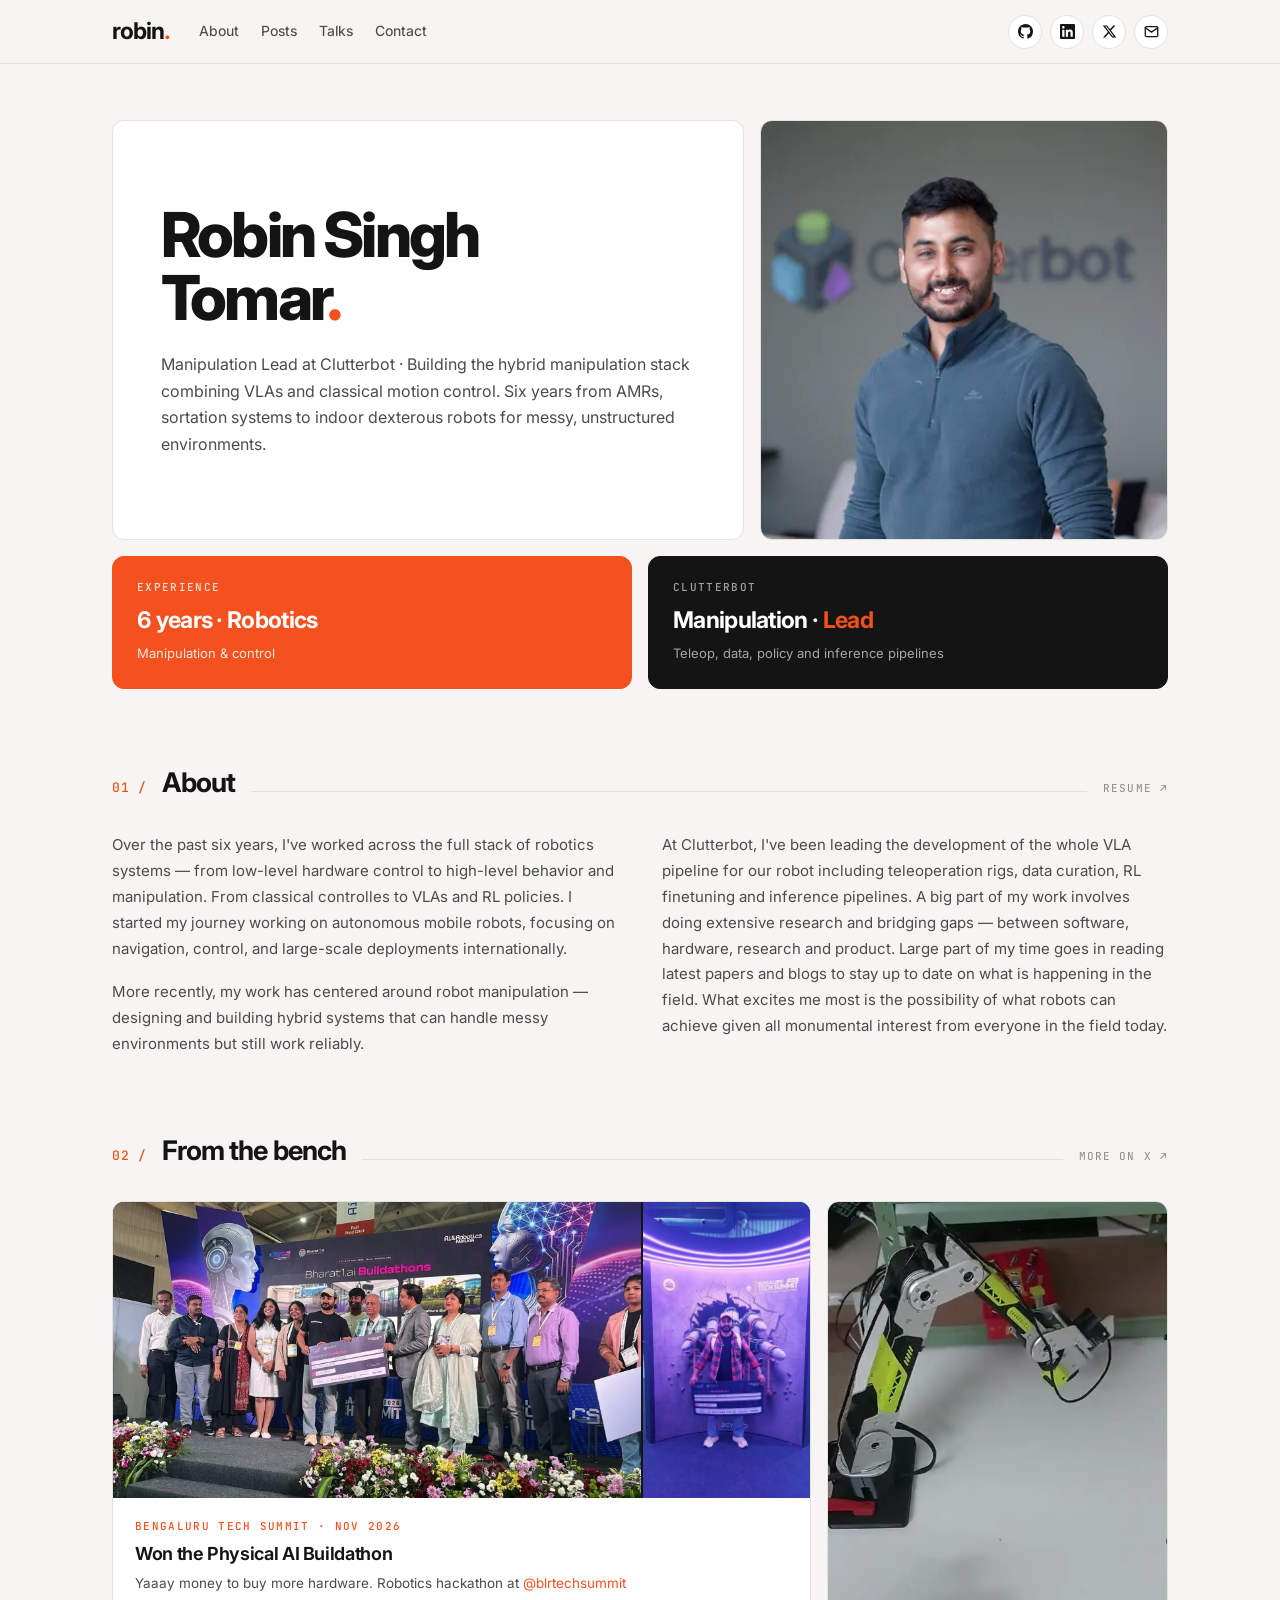
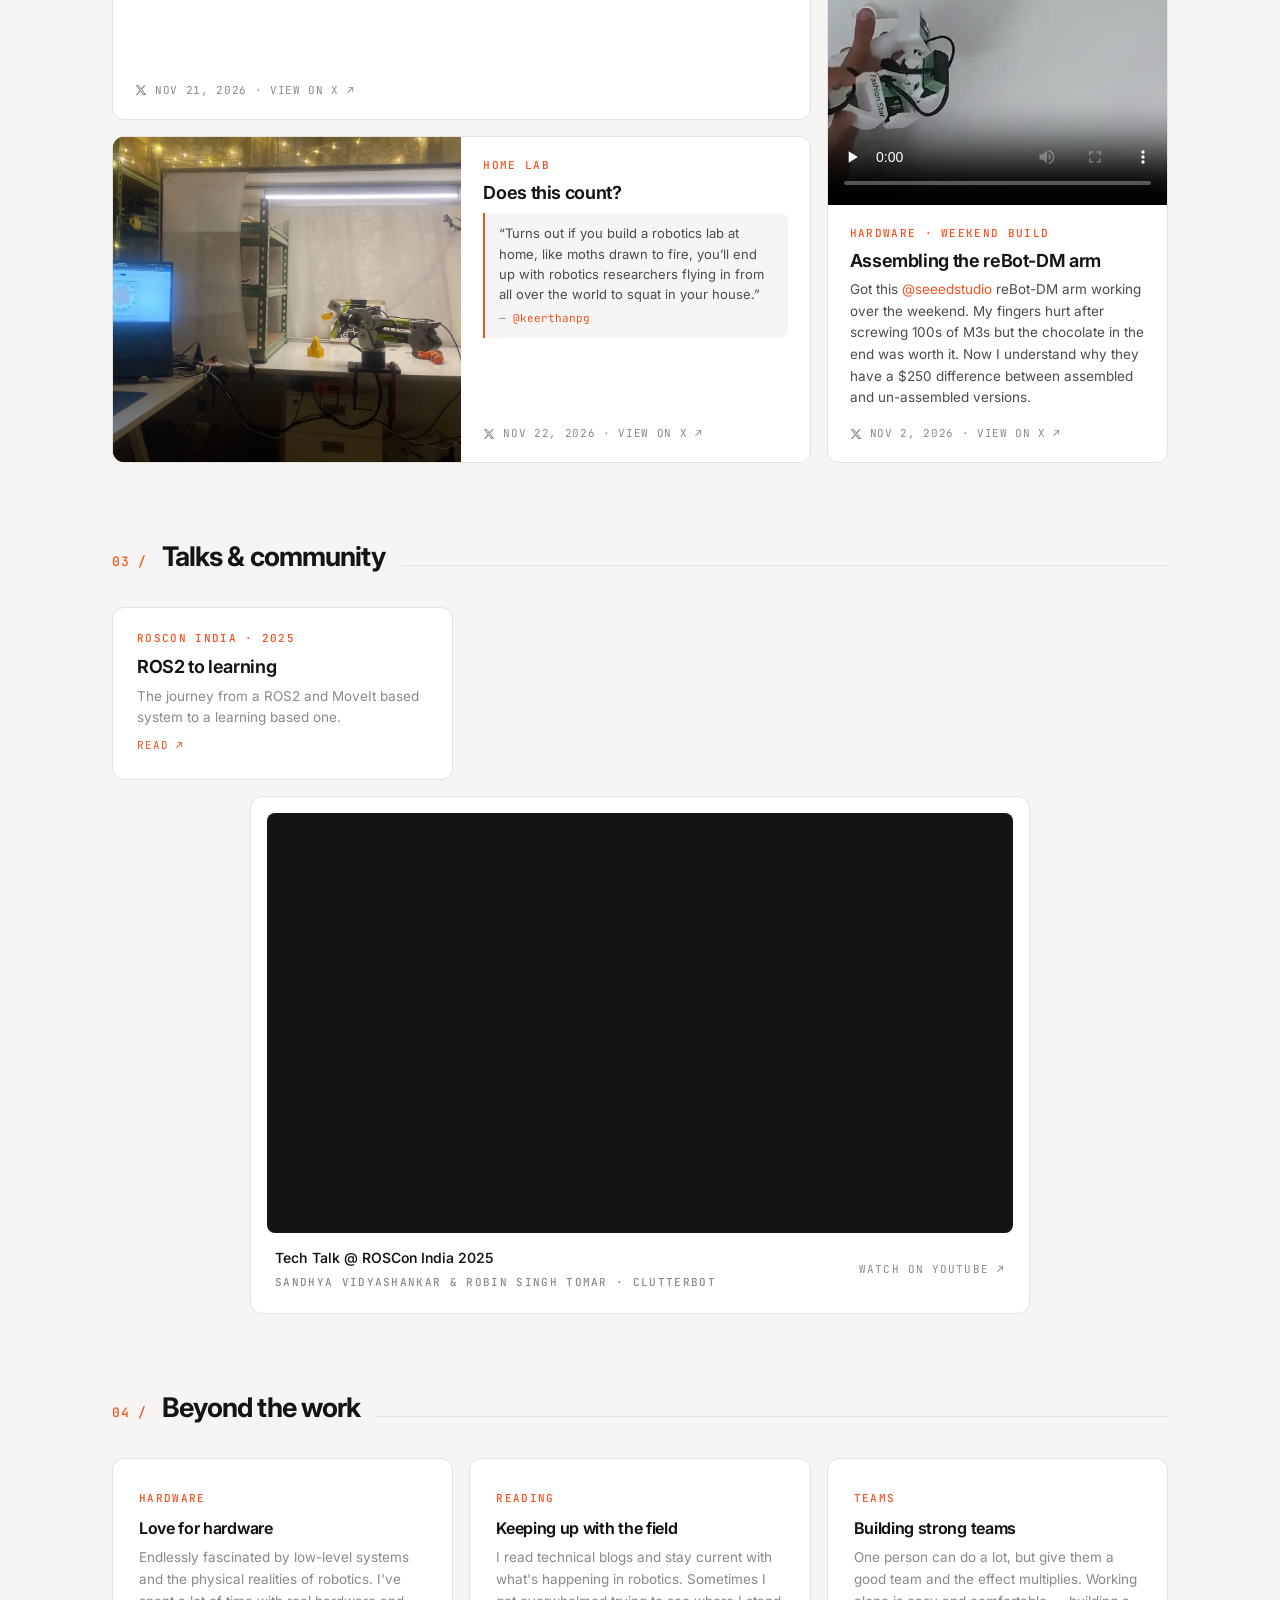
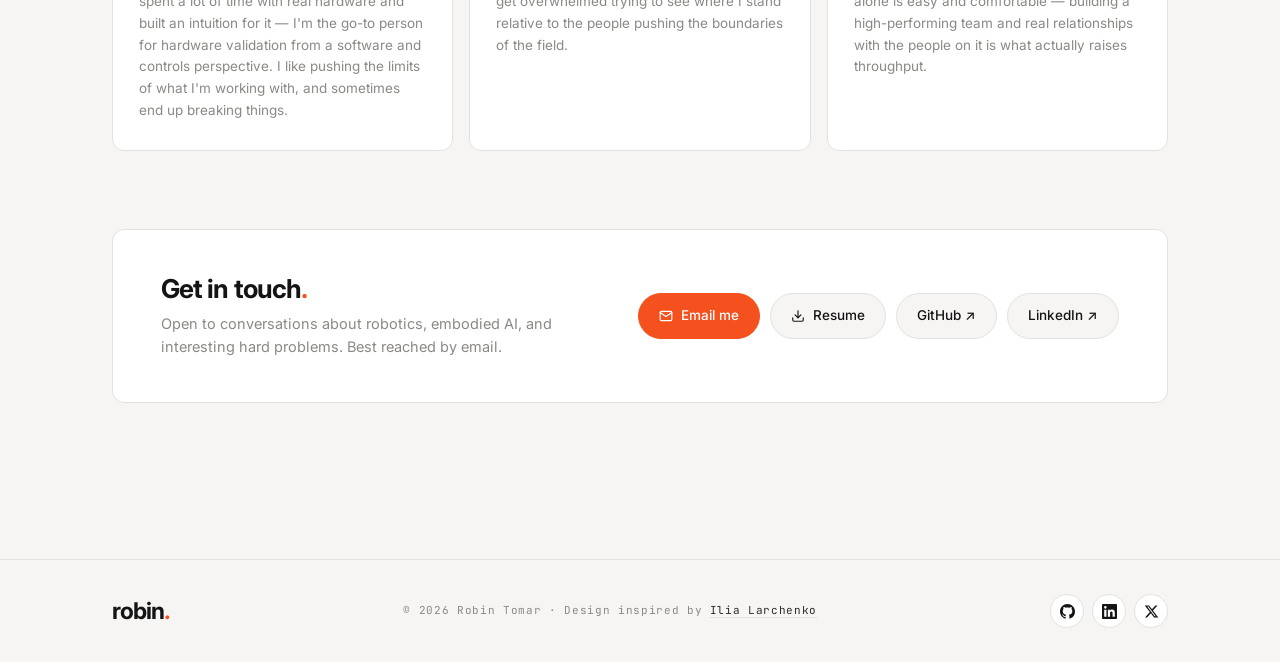
==== index.html @ 8e81ad81 "Credit Ilia Larchenko's site as design inspiration in footer Co-Authored-By: Claude Opus 5.5 <norepl" ====
<!DOCTYPE html>
<html lang="en">
<head>
  <meta charset="UTF-8" />
  <meta name="viewport" content="width=device-width, initial-scale=1.0" />
  <title>Robin Tomar — Robot Software Engineering Lead</title>
  <meta name="description" content="Robot Software Engineering Lead with 6+ years in robotics — from warehouse AMRs to household manipulation. C++, ROS2, RL, VLA models." />
  <meta property="og:title" content="Robin Tomar — Robot Software Engineering Lead" />
  <meta property="og:description" content="Engineering the future of embodied AI. Advanced manipulation, adaptive control, and physical hardware." />
  <meta property="og:image" content="assets/images/profile.jpg" />
  <meta property="og:type" content="website" />
  <meta name="twitter:card" content="summary_large_image" />
  <meta name="twitter:title" content="Robin Tomar — Roboticist" />
  <meta name="twitter:description" content="Robot Software Engineering Lead. C++, ROS2, RL, VLA models." />
  <link rel="icon" type="image/svg+xml" href="data:image/svg+xml,<svg xmlns='http://www.w3.org/2000/svg' viewBox='0 0 100 100'><text y='.9em' font-size='90'>🤖</text></svg>" />
  <link rel="preconnect" href="https://fonts.googleapis.com" />
  <link rel="preconnect" href="https://fonts.gstatic.com" crossorigin />
  <link href="https://fonts.googleapis.com/css2?family=Inter:wght@400;450;500;550;650;700;800&family=JetBrains+Mono:wght@400;500&display=swap" rel="stylesheet" />
  <link rel="stylesheet" href="styles.css?v=20261122b" />
</head>
<body>

<!-- ═══ NAV ═══════════════════════════════════════════════════════════ -->
<header class="nav">
  <div class="wrap nav-inner">
    <a href="#top" class="wordmark">robin</a>
    <nav class="nav-links" id="navLinks">
      <a href="#about"    class="nav-link">About</a>
      <a href="#posts"    class="nav-link">Posts</a>
      <a href="#talks"    class="nav-link">Talks</a>
      <a href="#contact"  class="nav-link">Contact</a>
    </nav>
    <button class="nav-toggle" id="navToggle" aria-label="Toggle navigation" aria-expanded="false">☰</button>
    <div class="nav-social">
      <a href="https://github.com/robintomar1" class="icon-btn" target="_blank" rel="noopener" aria-label="GitHub">
        <svg viewBox="0 0 24 24" fill="currentColor"><path d="M12 0C5.37 0 0 5.37 0 12c0 5.31 3.435 9.795 8.205 11.385.6.105.825-.255.825-.57 0-.285-.015-1.23-.015-2.235-3.015.555-3.795-.735-4.035-1.41-.135-.345-.72-1.41-1.23-1.695-.42-.225-1.02-.78-.015-.795.945-.015 1.62.87 1.845 1.23 1.08 1.815 2.805 1.305 3.495.99.105-.78.42-1.305.765-1.605-2.67-.3-5.46-1.335-5.46-5.925 0-1.305.465-2.385 1.23-3.225-.12-.3-.54-1.53.12-3.18 0 0 1.005-.315 3.3 1.23.96-.27 1.98-.405 3-.405s2.04.135 3 .405c2.295-1.56 3.3-1.23 3.3-1.23.66 1.65.24 2.88.12 3.18.765.84 1.23 1.905 1.23 3.225 0 4.605-2.805 5.625-5.475 5.925.435.375.81 1.095.81 2.22 0 1.605-.015 2.895-.015 3.3 0 .315.225.69.825.57A12.02 12.02 0 0 0 24 12c0-6.63-5.37-12-12-12z"/></svg>
      </a>
      <a href="https://www.linkedin.com/in/robin-tomar-4a005a103/" class="icon-btn" target="_blank" rel="noopener" aria-label="LinkedIn">
        <svg viewBox="0 0 24 24" fill="currentColor"><path d="M20.447 20.452h-3.554v-5.569c0-1.328-.027-3.037-1.852-3.037-1.853 0-2.136 1.445-2.136 2.939v5.667H9.351V9h3.414v1.561h.046c.477-.9 1.637-1.85 3.37-1.85 3.601 0 4.267 2.37 4.267 5.455v6.286zM5.337 7.433a2.062 2.062 0 0 1-2.063-2.065 2.064 2.064 0 1 1 2.063 2.065zm1.782 13.019H3.555V9h3.564v11.452zM22.225 0H1.771C.792 0 0 .774 0 1.729v20.542C0 23.227.792 24 1.771 24h20.451C23.2 24 24 23.227 24 22.271V1.729C24 .774 23.2 0 22.222 0h.003z"/></svg>
      </a>
      <a href="https://x.com/robintomar_" class="icon-btn" target="_blank" rel="noopener" aria-label="X">
        <svg viewBox="0 0 24 24" fill="currentColor"><path d="M18.244 2.25h3.308l-7.227 8.26 8.502 11.24H16.17l-5.214-6.817L4.99 21.75H1.68l7.73-8.835L1.254 2.25H8.08l4.713 6.231zm-1.161 17.52h1.833L7.084 4.126H5.117z"/></svg>
      </a>
      <a href="mailto:robin.tomar@iic.ac.in" class="icon-btn" aria-label="Email">
        <svg viewBox="0 0 24 24" fill="none" stroke="currentColor" stroke-width="2" stroke-linecap="round" stroke-linejoin="round"><path d="M4 4h16c1.1 0 2 .9 2 2v12c0 1.1-.9 2-2 2H4c-1.1 0-2-.9-2-2V6c0-1.1.9-2 2-2z"/><polyline points="22,6 12,13 2,6"/></svg>
      </a>
    </div>
  </div>
</header>

<main id="top">

<!-- ═══ HERO ══════════════════════════════════════════════════════════ -->
<section class="hero">
  <div class="wrap">
    <div class="hero-grid">
      <div class="card hero-intro">
        <h1 class="hero-name">Robin Singh<br />Tomar<span class="dot">.</span></h1>
        <p class="hero-blurb">
          Manipulation Lead at Clutterbot · Building the hybrid manipulation stack combining VLAs and classical motion control.
          Six years from AMRs, sortation systems to indoor dexterous robots for messy, unstructured environments.
        </p>
      </div>
      <div class="card hero-photo">
        <img src="assets/images/profile.webp" alt="Robin Tomar" width="600" height="600" />
      </div>
    </div>

    <!-- ── Stat tiles ── -->
    <div class="stats">
      <div class="tile tile--wide tile--accent">
        <span class="eyebrow">Experience</span>
        <span class="tile-value">6 years · Robotics</span>
        <span class="tile-sub">Manipulation & control</span>
      </div>

      <div class="tile tile--wide tile--ink">
        <span class="eyebrow">Clutterbot</span>
        <span class="tile-value">Manipulation · <b>Lead</b></span>
        <span class="tile-sub"> Teleop, data, policy and inference pipelines</span>
      </div>

      <!-- <div class="tile tile--wide">
        <span class="eyebrow eyebrow--accent">ROSCon India 2025</span>
        <span class="tile-value"><b>Talk</b> · ROS2 → learning</span>
        <span class="tile-sub">From MoveIt pipelines to VLA models</span>
      </div>

      <div class="tile tile--wide">
        <span class="eyebrow eyebrow--accent">ROSCon Singapore 2024</span>
        <span class="tile-value"><b>Rovie</b> · prototype reveal</span>
        <span class="tile-sub">Previewed the robot we build at Clutterbot</span>
      </div>

      <div class="tile">
        <span class="eyebrow">Addverb AMR</span>
        <span class="tile-value"><b>2 m/s</b> · 40 kg</span>
        <span class="tile-sub">Sortation robot taken end to end, prototype to dispatch</span>
      </div>

      <div class="tile">
        <span class="eyebrow">Tooling</span>
        <span class="tile-value"><b>80%</b> faster</span>
        <span class="tile-sub">Robot configurator cut validation time in product testing</span>
      </div>

      <div class="tile">
        <span class="eyebrow">LeRobot 2025</span>
        <span class="tile-value"><b>Worldwide</b> hackathon</span>
        <span class="tile-sub">Imitation learning policies on real hardware</span>
      </div> -->
    </div>
  </div>
</section>

<!-- ═══ 01 ABOUT ══════════════════════════════════════════════════════ -->
<section class="section reveal" id="about">
  <div class="wrap">
    <div class="sec-head">
      <span class="sec-num">01 /</span>
      <h2 class="sec-title">About</h2>
      <span class="sec-rule"></span>
      <a href="assets/Robin_tomar_resume.pdf" class="sec-link" target="_blank" rel="noopener">Resume ↗</a>
    </div>
    <div class="about-cols">
      <div>
        <p>Over the past six years, I've worked across the full stack of robotics systems — from low-level hardware control to high-level behavior and manipulation. From classical controlles to VLAs and RL policies. I started my journey working on autonomous mobile robots, focusing on navigation, control, and large-scale deployments internationally.</p>
        <p>More recently, my work has centered around robot manipulation — designing and building hybrid systems that can handle messy environments but still work reliably.</p>
      </div>
      <div>
        <p>At Clutterbot, I've been leading the development of the whole VLA pipeline for our robot including teleoperation rigs, data curation, RL finetuning and inference pipelines. A big part of my work involves doing extensive research and bridging gaps — between software, hardware, research and product. Large part of my time goes in reading latest papers and blogs to stay up to date on what is happening in the field. What excites me most is the possibility of what robots can achieve given all monumental interest from everyone in the field today.</p>
      </div>
    </div>
  </div>
</section>

<!-- ═══ 02 FROM THE BENCH (posts from X) ══════════════════════════════ -->
<section class="section reveal" id="posts">
  <div class="wrap">
    <div class="sec-head">
      <span class="sec-num">02 /</span>
      <h2 class="sec-title">From the bench</h2>
      <span class="sec-rule"></span>
      <a href="https://x.com/robintomar_" class="sec-link" target="_blank" rel="noopener">More on X ↗</a>
    </div>

    <div class="posts-grid">
      <article class="card post post--feature">
        <div class="post-media post-media--pair">
          <img src="assets/posts/hackathon-2.webp" alt="Robin on stage receiving the Physical AI Buildathon winner's cheque for Rovie at Bengaluru Tech Summit 2026" width="1600" height="900" loading="lazy" />
          <img src="assets/posts/hackathon-1.webp" alt="Robin holding the one lakh rupee Physical AI Buildathon cheque" width="676" height="1200" loading="lazy" />
        </div>
        <div class="post-body">
          <span class="eyebrow eyebrow--accent">Bengaluru Tech Summit · Nov 2026</span>
          <h3 class="post-title">Won the Physical AI Buildathon</h3>
          <p class="post-text">Yaaay money to buy more hardware. Robotics hackathon at <a href="https://x.com/blrtechsummit" target="_blank" rel="noopener">@blrtechsummit</a></p>
          <a href="https://x.com/robintomar_/status/2123970932289191948" class="post-go" target="_blank" rel="noopener"><svg class="post-x" viewBox="0 0 24 24" fill="currentColor" aria-hidden="true"><path d="M18.244 2.25h3.308l-7.227 8.26 8.502 11.24H16.17l-5.214-6.817L4.99 21.75H1.68l7.73-8.835L1.254 2.25H8.08l4.713 6.231zm-1.161 17.52h1.833L7.084 4.126H5.117z"/></svg><span>Nov 21, 2026 · View on X ↗</span></a>
        </div>
      </article>

      <article class="card post post--video">
        <div class="post-media post-media--tall">
          <video controls playsinline preload="none" poster="assets/posts/rebot-arm-poster.webp" width="540" height="960">
            <source src="assets/posts/rebot-arm.mp4" type="video/mp4" />
          </video>
        </div>
        <div class="post-body">
          <span class="eyebrow eyebrow--accent">Hardware · Weekend build</span>
          <h3 class="post-title">Assembling the reBot-DM arm</h3>
          <p class="post-text">Got this <a href="https://x.com/seeedstudio" target="_blank" rel="noopener">@seeedstudio</a> reBot-DM arm working over the weekend. My fingers hurt after screwing 100s of M3s but the chocolate in the end was worth it. Now I understand why they have a $250 difference between assembled and un-assembled versions.</p>
          <a href="https://x.com/robintomar_/status/2117105492648657195" class="post-go" target="_blank" rel="noopener"><svg class="post-x" viewBox="0 0 24 24" fill="currentColor" aria-hidden="true"><path d="M18.244 2.25h3.308l-7.227 8.26 8.502 11.24H16.17l-5.214-6.817L4.99 21.75H1.68l7.73-8.835L1.254 2.25H8.08l4.713 6.231zm-1.161 17.52h1.833L7.084 4.126H5.117z"/></svg><span>Nov 2, 2026 · View on X ↗</span></a>
        </div>
      </article>

      <article class="card post post--wide">
        <div class="post-media">
          <img src="assets/posts/home-lab.webp" alt="Robin's home robotics lab: a robot arm in a lit enclosure next to a laptop and monitor" width="1600" height="901" loading="lazy" />
        </div>
        <div class="post-body">
          <span class="eyebrow eyebrow--accent">Home lab</span>
          <h3 class="post-title">Does this count?</h3>
          <blockquote class="post-quote">
            <p>“Turns out if you build a robotics lab at home, like moths drawn to fire, you’ll end up with robotics researchers flying in from all over the world to squat in your house.”</p>
            <cite>— <a href="https://x.com/keerthanpg" target="_blank" rel="noopener">@keerthanpg</a></cite>
          </blockquote>
          <a href="https://x.com/robintomar_/status/2124322042350854518" class="post-go" target="_blank" rel="noopener"><svg class="post-x" viewBox="0 0 24 24" fill="currentColor" aria-hidden="true"><path d="M18.244 2.25h3.308l-7.227 8.26 8.502 11.24H16.17l-5.214-6.817L4.99 21.75H1.68l7.73-8.835L1.254 2.25H8.08l4.713 6.231zm-1.161 17.52h1.833L7.084 4.126H5.117z"/></svg><span>Nov 22, 2026 · View on X ↗</span></a>
        </div>
      </article>
    </div>
  </div>
</section>

<!-- ═══ 03 TALKS ══════════════════════════════════════════════════════ -->
<section class="section reveal" id="talks">
  <div class="wrap">
    <div class="sec-head">
      <span class="sec-num">03 /</span>
      <h2 class="sec-title">Talks &amp; community</h2>
      <span class="sec-rule"></span>
    </div>

    <div class="talks-grid">
      <a href="projects/roscon-india.html" class="talk">
        <span class="eyebrow eyebrow--accent">ROSCon India · 2025</span>
        <h3 class="talk-title">ROS2 to learning</h3>
        <p class="talk-desc">The journey from a ROS2 and MoveIt based system to a learning based one.</p>
        <span class="talk-go">Read ↗</span>
      </a>
      <!-- <a href="projects/roscon-singapore.html" class="talk">
        <span class="eyebrow eyebrow--accent">ROSCon Singapore · 2024</span>
        <h3 class="talk-title">Previewing Rovie</h3>
        <p class="talk-desc">Showing the Rovie prototype robot we have been building at Clutterbot.</p>
        <span class="talk-go">Read ↗</span>
      </a> -->
      <!-- <a href="projects/lerobot-hackathon.html" class="talk">
        <span class="eyebrow eyebrow--accent">LeRobot · 2025</span>
        <h3 class="talk-title">Worldwide hackathon</h3>
        <p class="talk-desc">Taking part in the LeRobot worldwide hackathon, training policies on real hardware.</p>
        <span class="talk-go">Read ↗</span>
      </a> -->
    </div>

    <div class="card video-card">
      <div class="video-frame">
        <iframe
          src="https://www.youtube-nocookie.com/embed/Xd6_8TGARAQ?start=12"
          title="Sandhya Vidyashankar &amp; Robin Singh Tomar — Clutterbot Technologies | Tech Talk @ROSCon-India 2025"
          loading="lazy"
          referrerpolicy="strict-origin-when-cross-origin"
          allow="accelerometer; clipboard-write; encrypted-media; gyroscope; picture-in-picture; web-share"
          allowfullscreen></iframe>
      </div>
      <div class="video-meta">
        <div>
          <div class="video-name">Tech Talk @ ROSCon India 2025</div>
          <span class="eyebrow">Sandhya Vidyashankar &amp; Robin Singh Tomar · Clutterbot</span>
        </div>
        <a href="https://www.youtube.com/watch?v=Xd6_8TGARAQ" class="sec-link" target="_blank" rel="noopener">Watch on YouTube ↗</a>
      </div>
    </div>
  </div>
</section>


<!-- ═══ 04 BEYOND THE WORK ════════════════════════════════════════════ -->
<section class="section reveal" id="interests">
  <div class="wrap">
    <div class="sec-head">
      <span class="sec-num">04 /</span>
      <h2 class="sec-title">Beyond the work</h2>
      <span class="sec-rule"></span>
    </div>
    <div class="notes-grid">
      <div class="note">
        <span class="eyebrow eyebrow--accent">Hardware</span>
        <h3 class="note-title">Love for hardware</h3>
        <p class="note-desc">Endlessly fascinated by low-level systems and the physical realities of robotics. I've spent a lot of time with real hardware and built an intuition for it — I'm the go-to person for hardware validation from a software and controls perspective. I like pushing the limits of what I'm working with, and sometimes end up breaking things.</p>
      </div>
      <div class="note">
        <span class="eyebrow eyebrow--accent">Reading</span>
        <h3 class="note-title">Keeping up with the field</h3>
        <p class="note-desc">I read technical blogs and stay current with what's happening in robotics. Sometimes I get overwhelmed trying to see where I stand relative to the people pushing the boundaries of the field.</p>
      </div>
      <div class="note">
        <span class="eyebrow eyebrow--accent">Teams</span>
        <h3 class="note-title">Building strong teams</h3>
        <p class="note-desc">One person can do a lot, but give them a good team and the effect multiplies. Working alone is easy and comfortable — building a high-performing team and real relationships with the people on it is what actually raises throughput.</p>
      </div>
    </div>
  </div>
</section>

<!-- ═══ CONTACT ═══════════════════════════════════════════════════════ -->
<section class="section reveal" id="contact">
  <div class="wrap">
    <div class="card contact-card">
      <div>
        <h2 class="contact-head">Get in touch<span class="dot" style="color:var(--accent)">.</span></h2>
        <p class="contact-sub">Open to conversations about robotics, embodied AI, and interesting hard problems. Best reached by email.</p>
      </div>
      <div class="contact-actions">
        <a href="mailto:robin.tomar@iic.ac.in" class="btn btn--solid">
          <svg viewBox="0 0 24 24" fill="none" stroke="currentColor" stroke-width="2" stroke-linecap="round" stroke-linejoin="round"><path d="M4 4h16c1.1 0 2 .9 2 2v12c0 1.1-.9 2-2 2H4c-1.1 0-2-.9-2-2V6c0-1.1.9-2 2-2z"/><polyline points="22,6 12,13 2,6"/></svg>
          Email me
        </a>
        <a href="assets/Robin_tomar_resume.pdf" class="btn" target="_blank" rel="noopener">
          <svg viewBox="0 0 24 24" fill="none" stroke="currentColor" stroke-width="2" stroke-linecap="round" stroke-linejoin="round"><path d="M21 15v4a2 2 0 0 1-2 2H5a2 2 0 0 1-2-2v-4"/><polyline points="7 10 12 15 17 10"/><line x1="12" y1="15" x2="12" y2="3"/></svg>
          Resume
        </a>
        <a href="https://github.com/robintomar1" class="btn" target="_blank" rel="noopener">GitHub ↗</a>
        <a href="https://www.linkedin.com/in/robin-tomar-4a005a103/" class="btn" target="_blank" rel="noopener">LinkedIn ↗</a>
      </div>
    </div>
  </div>
</section>

</main>

<!-- ═══ FOOTER ════════════════════════════════════════════════════════ -->
<footer class="footer">
  <div class="wrap footer-inner">
    <a href="#top" class="wordmark">robin</a>
    <span class="footer-note">© 2026 Robin Tomar · Design inspired by <a href="https://ilialarchenko.com/" target="_blank" rel="noopener">Ilia Larchenko</a></span>
    <div class="nav-social">
      <a href="https://github.com/robintomar1" class="icon-btn" target="_blank" rel="noopener" aria-label="GitHub">
        <svg viewBox="0 0 24 24" fill="currentColor"><path d="M12 0C5.37 0 0 5.37 0 12c0 5.31 3.435 9.795 8.205 11.385.6.105.825-.255.825-.57 0-.285-.015-1.23-.015-2.235-3.015.555-3.795-.735-4.035-1.41-.135-.345-.72-1.41-1.23-1.695-.42-.225-1.02-.78-.015-.795.945-.015 1.62.87 1.845 1.23 1.08 1.815 2.805 1.305 3.495.99.105-.78.42-1.305.765-1.605-2.67-.3-5.46-1.335-5.46-5.925 0-1.305.465-2.385 1.23-3.225-.12-.3-.54-1.53.12-3.18 0 0 1.005-.315 3.3 1.23.96-.27 1.98-.405 3-.405s2.04.135 3 .405c2.295-1.56 3.3-1.23 3.3-1.23.66 1.65.24 2.88.12 3.18.765.84 1.23 1.905 1.23 3.225 0 4.605-2.805 5.625-5.475 5.925.435.375.81 1.095.81 2.22 0 1.605-.015 2.895-.015 3.3 0 .315.225.69.825.57A12.02 12.02 0 0 0 24 12c0-6.63-5.37-12-12-12z"/></svg>
      </a>
      <a href="https://www.linkedin.com/in/robin-tomar-4a005a103/" class="icon-btn" target="_blank" rel="noopener" aria-label="LinkedIn">
        <svg viewBox="0 0 24 24" fill="currentColor"><path d="M20.447 20.452h-3.554v-5.569c0-1.328-.027-3.037-1.852-3.037-1.853 0-2.136 1.445-2.136 2.939v5.667H9.351V9h3.414v1.561h.046c.477-.9 1.637-1.85 3.37-1.85 3.601 0 4.267 2.37 4.267 5.455v6.286zM5.337 7.433a2.062 2.062 0 0 1-2.063-2.065 2.064 2.064 0 1 1 2.063 2.065zm1.782 13.019H3.555V9h3.564v11.452zM22.225 0H1.771C.792 0 0 .774 0 1.729v20.542C0 23.227.792 24 1.771 24h20.451C23.2 24 24 23.227 24 22.271V1.729C24 .774 23.2 0 22.222 0h.003z"/></svg>
      </a>
      <a href="https://x.com/robintomar_" class="icon-btn" target="_blank" rel="noopener" aria-label="X">
        <svg viewBox="0 0 24 24" fill="currentColor"><path d="M18.244 2.25h3.308l-7.227 8.26 8.502 11.24H16.17l-5.214-6.817L4.99 21.75H1.68l7.73-8.835L1.254 2.25H8.08l4.713 6.231zm-1.161 17.52h1.833L7.084 4.126H5.117z"/></svg>
      </a>
    </div>
  </div>
</footer>

<script src="script.js?v=20261122"></script>
</body>
</html>
---- styles.css ----
/* ═══════════════════════════════════════════════════════════════════════
   Robin Tomar — personal site
   Light-only. Warm grey ground, white cards, hairline borders,
   orange-red accent, neutral mono for all data/labels.
   ═══════════════════════════════════════════════════════════════════════ */

:root {
  --ground:      #F6F5F3;
  --card:        #FFFFFF;
  --ink:         #141414;
  --ink-soft:    #2A2A2A;
  --body:        #4B4B4B;
  --muted:       #8B8985;
  --line:        #E4E2DE;
  --line-soft:   #EFEDE9;
  --accent:      #F4511E;
  --accent-tint: #FFF1EC;

  --max:    1120px;
  --gutter: 32px;
  --radius: 12px;
  --nav-h:  64px;

  --mono: 'JetBrains Mono', ui-monospace, SFMono-Regular, Menlo, Consolas, monospace;
  --sans: 'Inter', -apple-system, BlinkMacSystemFont, 'Segoe UI', Helvetica, Arial, sans-serif;
}

*, *::before, *::after { box-sizing: border-box; }

html { scroll-behavior: smooth; scroll-padding-top: calc(var(--nav-h) + 24px); }

body {
  margin: 0;
  background: var(--ground);
  color: var(--body);
  font-family: var(--sans);
  font-size: 15px;
  line-height: 1.6;
  -webkit-font-smoothing: antialiased;
  text-rendering: optimizeLegibility;
}

h1, h2, h3, h4 { color: var(--ink); margin: 0; line-height: 1.15; letter-spacing: -0.02em; }
p { margin: 0; }
a { color: inherit; text-decoration: none; }
img { max-width: 100%; display: block; }

:focus-visible {
  outline: 2px solid var(--accent);
  outline-offset: 3px;
  border-radius: 3px;
}

.wrap { width: 100%; max-width: var(--max); margin: 0 auto; padding: 0 var(--gutter); }

/* ── Utility: mono eyebrow ─────────────────────────────────────────────── */
.eyebrow {
  font-family: var(--mono);
  font-size: 11px;
  font-weight: 500;
  letter-spacing: 0.12em;
  text-transform: uppercase;
  color: var(--muted);
}
.eyebrow--accent { color: var(--accent); }

/* ═══ NAV ══════════════════════════════════════════════════════════════ */
.nav {
  position: sticky;
  top: 0;
  z-index: 50;
  height: var(--nav-h);
  background: rgba(246, 245, 243, 0.85);
  backdrop-filter: saturate(180%) blur(12px);
  -webkit-backdrop-filter: saturate(180%) blur(12px);
  border-bottom: 1px solid var(--line);
}

.nav-inner {
  height: 100%;
  display: flex;
  align-items: center;
  gap: 28px;
}

.wordmark {
  font-size: 23px;
  font-weight: 700;
  letter-spacing: -0.04em;
  color: var(--ink);
  line-height: 1;
}
.wordmark::after { content: '.'; color: var(--accent); }

.nav-links { display: flex; gap: 22px; margin-right: auto; }

.nav-link {
  font-size: 14px;
  font-weight: 450;
  color: var(--body);
  transition: color 0.15s ease;
}
.nav-link:hover { color: var(--accent); }

.nav-social { display: flex; gap: 8px; }

.icon-btn {
  width: 34px;
  height: 34px;
  border-radius: 50%;
  display: grid;
  place-items: center;
  background: var(--card);
  border: 1px solid var(--line);
  color: var(--ink);
  transition: background 0.15s ease, color 0.15s ease, border-color 0.15s ease;
}
.icon-btn:hover { background: var(--ink); color: #fff; border-color: var(--ink); }
.icon-btn svg { width: 15px; height: 15px; }

.nav-toggle {
  display: none;
  margin-left: auto;
  width: 34px; height: 34px;
  border-radius: 8px;
  background: var(--card);
  border: 1px solid var(--line);
  color: var(--ink);
  font-size: 15px;
  cursor: pointer;
}

/* ═══ HERO ═════════════════════════════════════════════════════════════ */
.hero { padding: 56px 0 0; }

.hero-grid {
  display: grid;
  grid-template-columns: 1.55fr 1fr;
  gap: 16px;
}

.card {
  background: var(--card);
  border: 1px solid var(--line);
  border-radius: var(--radius);
}

.hero-intro {
  padding: 52px 48px;
  display: flex;
  flex-direction: column;
  justify-content: center;
}

.hero-name {
  font-size: clamp(40px, 6vw, 62px);
  font-weight: 800;
  letter-spacing: -0.045em;
  line-height: 1.02;
}
.hero-name .dot { color: var(--accent); }

.hero-blurb {
  margin-top: 22px;
  font-size: 16px;
  line-height: 1.65;
  color: var(--body);
  max-width: 54ch;
}

.hero-photo {
  overflow: hidden;
  padding: 0;
  min-height: 260px;
  max-height: 420px;
}
.hero-photo img { width: 100%; height: 100%; object-fit: cover; object-position: center 22%; }

/* ── Stat tiles ────────────────────────────────────────────────────────── */
.stats {
  display: grid;
  grid-template-columns: repeat(6, 1fr);
  gap: 16px;
  margin-top: 16px;
}

.tile {
  grid-column: span 2;
  background: var(--card);
  border: 1px solid var(--line);
  border-radius: var(--radius);
  padding: 22px 24px 24px;
  display: flex;
  flex-direction: column;
  gap: 10px;
}
.tile--wide { grid-column: span 3; }

.tile-value {
  font-size: 23px;
  font-weight: 700;
  color: var(--ink);
  letter-spacing: -0.03em;
  line-height: 1.2;
}
.tile-value b { color: var(--accent); font-weight: 700; }
.tile-value sup { font-size: 0.55em; font-weight: 600; }
.tile-sub { font-size: 13px; color: var(--muted); line-height: 1.5; }

.tile--accent { background: var(--accent); border-color: var(--accent); }
.tile--accent .eyebrow { color: rgba(255,255,255,0.82); }
.tile--accent .tile-value { color: #fff; }
.tile--accent .tile-value b { color: #fff; }
.tile--accent .tile-sub { color: rgba(255,255,255,0.86); }

.tile--ink { background: var(--ink); border-color: var(--ink); }
.tile--ink .eyebrow { color: rgba(255,255,255,0.6); }
.tile--ink .tile-value { color: #fff; }
.tile--ink .tile-value b { color: var(--accent); }
.tile--ink .tile-sub { color: rgba(255,255,255,0.62); }

/* ═══ SECTION HEADER ═══════════════════════════════════════════════════ */
.section { padding: 78px 0 0; }
.section:last-of-type { padding-bottom: 78px; }

.sec-head {
  display: flex;
  align-items: baseline;
  gap: 16px;
  margin-bottom: 34px;
}

.sec-num {
  font-family: var(--mono);
  font-size: 13px;
  font-weight: 500;
  color: var(--accent);
  letter-spacing: 0.04em;
  flex-shrink: 0;
}

.sec-title {
  font-size: 27px;
  font-weight: 700;
  letter-spacing: -0.035em;
  flex-shrink: 0;
}

.sec-rule { flex: 1; height: 1px; background: var(--line); }

.sec-link {
  font-family: var(--mono);
  font-size: 11px;
  letter-spacing: 0.1em;
  text-transform: uppercase;
  color: var(--muted);
  flex-shrink: 0;
  transition: color 0.15s ease;
}
.sec-link:hover { color: var(--accent); }

/* ═══ ABOUT ════════════════════════════════════════════════════════════ */
.about-cols {
  display: grid;
  grid-template-columns: 1fr 1fr;
  gap: 44px;
}
.about-cols p + p { margin-top: 18px; }
.about-cols p { font-size: 15px; line-height: 1.72; }

/* ═══ TIMELINE ═════════════════════════════════════════════════════════ */
.timeline { display: flex; flex-direction: column; }

.tl-row {
  display: grid;
  grid-template-columns: 152px 40px 1fr;
  border-bottom: 1px solid var(--line);
}
.tl-row:last-child { border-bottom: 0; }

.tl-date {
  font-family: var(--mono);
  font-size: 12px;
  letter-spacing: 0.02em;
  color: var(--muted);
  padding: 26px 0 26px;
}

.tl-marker { position: relative; }
.tl-marker::before {
  content: '';
  position: absolute;
  left: 50%;
  top: 0;
  bottom: -1px;
  width: 1px;
  background: var(--line);
  transform: translateX(-50%);
}
.tl-row:first-child .tl-marker::before { top: 32px; }
.tl-row:last-child  .tl-marker::before { bottom: auto; height: 32px; }

.tl-marker::after {
  content: '';
  position: absolute;
  left: 50%;
  top: 28px;
  width: 9px;
  height: 9px;
  border-radius: 50%;
  background: var(--ground);
  border: 1.5px solid var(--muted);
  transform: translate(-50%, -50%);
}
.tl-row--current .tl-marker::after {
  background: var(--accent);
  border-color: var(--accent);
  width: 11px;
  height: 11px;
}

.tl-body { padding: 24px 0 28px; }

.tl-role { font-size: 17px; font-weight: 650; letter-spacing: -0.02em; }
.tl-org { font-size: 14px; color: var(--body); margin-top: 3px; }
.tl-desc { font-size: 14px; line-height: 1.65; color: var(--body); margin-top: 10px; max-width: 68ch; }

.tl-sub {
  grid-column: 3;
  padding: 18px 0 6px;
  border-top: 1px solid var(--line);
}

.tags { display: flex; flex-wrap: wrap; gap: 6px; margin-top: 12px; }

.tag {
  font-family: var(--mono);
  font-size: 10.5px;
  letter-spacing: 0.06em;
  text-transform: uppercase;
  color: var(--muted);
  background: var(--ground);
  border: 1px solid var(--line);
  border-radius: 999px;
  padding: 4px 9px;
}
.card .tag { background: var(--ground); }

/* ═══ TALKS ════════════════════════════════════════════════════════════ */
.talks-grid {
  display: grid;
  grid-template-columns: repeat(3, 1fr);
  gap: 16px;
  margin-bottom: 16px;
}

.talk {
  background: var(--card);
  border: 1px solid var(--line);
  border-radius: var(--radius);
  padding: 22px 24px 24px;
  display: flex;
  flex-direction: column;
  gap: 9px;
  transition: border-color 0.18s ease, transform 0.18s ease;
}
.talk:hover { border-color: var(--accent); transform: translateY(-2px); }

.talk-title { font-size: 18px; font-weight: 650; letter-spacing: -0.02em; }
.talk-desc { font-size: 13.5px; line-height: 1.55; color: var(--muted); flex: 1; }
.talk-go { font-family: var(--mono); font-size: 11px; letter-spacing: 0.08em; color: var(--accent); text-transform: uppercase; }

.video-card {
  padding: 16px;
  max-width: 780px;
  margin: 0 auto;
}
.video-frame {
  position: relative;
  width: 100%;
  aspect-ratio: 16 / 9;
  border-radius: 8px;
  overflow: hidden;
  background: var(--ink);
}
.video-frame iframe { position: absolute; inset: 0; width: 100%; height: 100%; border: 0; }
.video-meta {
  display: flex;
  justify-content: space-between;
  align-items: center;
  gap: 16px;
  padding: 14px 8px 4px;
  flex-wrap: wrap;
}
.video-name { font-size: 14px; font-weight: 550; color: var(--ink); }

/* ═══ PROJECTS ═════════════════════════════════════════════════════════ */
.projects { display: flex; flex-direction: column; gap: 16px; }

.proj {
  display: grid;
  grid-template-columns: 1fr 1fr;
  background: var(--card);
  border: 1px solid var(--line);
  border-radius: var(--radius);
  overflow: hidden;
  transition: border-color 0.18s ease;
}
.proj:hover { border-color: var(--accent); }

.proj-body { padding: 30px 32px; display: flex; flex-direction: column; gap: 12px; }

.proj-kicker { display: flex; align-items: center; gap: 10px; }

.pill {
  font-family: var(--mono);
  font-size: 10px;
  letter-spacing: 0.1em;
  text-transform: uppercase;
  background: var(--ink);
  color: #fff;
  border-radius: 999px;
  padding: 4px 10px;
}

.proj-title { font-size: 22px; font-weight: 700; letter-spacing: -0.03em; }
.proj-desc { font-size: 14.5px; line-height: 1.62; color: var(--body); }
.proj-desc em { font-style: normal; border-bottom: 1.5px solid var(--accent); }

.proj-go {
  margin-top: 4px;
  align-self: flex-start;
  font-family: var(--mono);
  font-size: 11px;
  letter-spacing: 0.08em;
  text-transform: uppercase;
  color: var(--ink);
  border: 1px solid var(--line);
  border-radius: 999px;
  padding: 9px 16px;
  transition: background 0.15s ease, color 0.15s ease, border-color 0.15s ease;
}
.proj:hover .proj-go { background: var(--ink); color: #fff; border-color: var(--ink); }

.proj-media { position: relative; background: var(--ground); min-height: 240px; overflow: hidden; }
.proj-media img { width: 100%; height: 100%; object-fit: cover; }

.proj-media--blank {
  display: grid;
  place-items: center;
  background:
    repeating-linear-gradient(45deg, var(--line-soft) 0 1px, transparent 1px 11px),
    var(--ground);
}
.proj-media--blank span {
  font-family: var(--mono);
  font-size: 11px;
  letter-spacing: 0.14em;
  text-transform: uppercase;
  color: var(--muted);
  background: var(--card);
  border: 1px solid var(--line);
  border-radius: 999px;
  padding: 7px 14px;
}

/* ═══ POSTS (from X) ═══════════════════════════════════════════════════ */
.posts-grid {
  display: grid;
  grid-template-columns: repeat(3, 1fr);
  gap: 16px;
}
.post {
  display: flex;
  flex-direction: column;
  overflow: hidden;
  transition: border-color 0.18s ease;
}
.post:hover { border-color: #D6D3CE; }
.post--feature { grid-column: 1 / 3; grid-row: 1; }
.post--video   { grid-column: 3;     grid-row: 1 / 3; }
.post--wide    { grid-column: 1 / 3; grid-row: 2; flex-direction: row; }

.post-media { background: var(--ink); position: relative; }
.post-media img,
.post-media video { width: 100%; height: 100%; object-fit: cover; display: block; }

.post-media--pair {
  display: grid;
  grid-template-columns: 3.16fr 1fr;
  gap: 2px;
  aspect-ratio: 2.36 / 1;
}
.post-media--tall { aspect-ratio: 9 / 16; flex: 1; min-height: 0; }
.post-media--tall video { background: var(--ink); }
.post--wide .post-media { flex: 0 0 50%; min-width: 0; min-height: 250px; }
.post--wide .post-media img { position: absolute; inset: 0; }

.post-body {
  padding: 20px 22px 20px;
  display: flex;
  flex-direction: column;
  gap: 8px;
  flex: 1;
}
.post--video .post-body { flex: 0 0 auto; }
.post-title { font-size: 18px; font-weight: 650; letter-spacing: -0.02em; }
.post-text { font-size: 13.5px; line-height: 1.6; color: var(--body); }
.post-text a, .post-quote a { color: var(--accent); }
.post-text a:hover, .post-quote a:hover { text-decoration: underline; }

.post-quote {
  margin: 2px 0 0;
  padding: 10px 14px;
  border-left: 2px solid var(--accent);
  background: var(--ground);
  border-radius: 0 8px 8px 0;
}
.post-quote p { font-size: 13px; line-height: 1.55; color: var(--body); }
.post-quote cite { display: block; margin-top: 6px; font-style: normal; font-family: var(--mono); font-size: 11px; color: var(--muted); }

.post-go {
  margin-top: auto;
  padding-top: 8px;
  display: inline-flex;
  align-items: center;
  gap: 8px;
  font-family: var(--mono);
  font-size: 11px;
  letter-spacing: 0.06em;
  text-transform: uppercase;
  color: var(--muted);
  transition: color 0.15s ease;
}
.post-go:hover { color: var(--accent); }
.post-x { width: 12px; height: 12px; flex-shrink: 0; }

/* ═══ INTERESTS ════════════════════════════════════════════════════════ */
.notes-grid { display: grid; grid-template-columns: repeat(3, 1fr); gap: 16px; }

.note {
  background: var(--card);
  border: 1px solid var(--line);
  border-radius: var(--radius);
  padding: 26px 26px 28px;
}
.note-title { font-size: 16px; font-weight: 650; letter-spacing: -0.02em; margin: 10px 0 10px; }
.note-desc { font-size: 13.5px; line-height: 1.62; color: var(--muted); }

/* ═══ CONTACT ══════════════════════════════════════════════════════════ */
.contact-card {
  padding: 44px 48px;
  display: flex;
  justify-content: space-between;
  align-items: center;
  gap: 32px;
  flex-wrap: wrap;
}
.contact-head { font-size: 26px; font-weight: 700; letter-spacing: -0.035em; }
.contact-sub { font-size: 14.5px; color: var(--muted); margin-top: 8px; max-width: 46ch; }

.contact-actions { display: flex; gap: 10px; flex-wrap: wrap; }

.btn {
  font-size: 13.5px;
  font-weight: 500;
  border-radius: 999px;
  padding: 11px 20px;
  border: 1px solid var(--line);
  background: var(--ground);
  color: var(--ink);
  display: inline-flex;
  align-items: center;
  gap: 8px;
  transition: background 0.15s ease, color 0.15s ease, border-color 0.15s ease;
}
.btn:hover { border-color: var(--ink); }
.btn--solid { background: var(--accent); border-color: var(--accent); color: #fff; }
.btn--solid:hover { background: #d8410f; border-color: #d8410f; }
.btn svg { width: 14px; height: 14px; }

/* ═══ FOOTER ═══════════════════════════════════════════════════════════ */
.footer {
  margin-top: 78px;
  border-top: 1px solid var(--line);
  padding: 34px 0;
}
.footer-inner { display: flex; align-items: center; justify-content: space-between; gap: 20px; flex-wrap: wrap; }
.footer-note { font-family: var(--mono); font-size: 11px; letter-spacing: 0.06em; color: var(--muted); }
.footer-note a { color: var(--ink-soft); border-bottom: 1px solid var(--line); transition: color 0.15s ease, border-color 0.15s ease; }
.footer-note a:hover { color: var(--accent); border-color: var(--accent); }

/* ═══ PROJECT DETAIL PAGES ═════════════════════════════════════════════ */
.detail { padding: 48px 0 0; }

.back {
  font-family: var(--mono);
  font-size: 11px;
  letter-spacing: 0.1em;
  text-transform: uppercase;
  color: var(--muted);
  display: inline-block;
  margin-bottom: 26px;
  transition: color 0.15s ease;
}
.back:hover { color: var(--accent); }

.detail-title {
  font-size: clamp(28px, 4vw, 40px);
  font-weight: 800;
  letter-spacing: -0.04em;
  margin: 10px 0 16px;
  max-width: 20ch;
}

.detail-card { padding: 40px 44px; margin-top: 28px; }

/* The back link is inline-block; force the kicker onto its own line. */
.detail .eyebrow { display: block; }
.detail .back { display: block; width: fit-content; }

.detail-card .video-frame { max-width: 720px; margin: 4px 0 0; }
.detail-card .eyebrow a { color: var(--accent); }
.detail-card .eyebrow a:hover { text-decoration: underline; }

.detail-card h2 {
  font-size: 15px;
  font-family: var(--mono);
  font-weight: 500;
  letter-spacing: 0.1em;
  text-transform: uppercase;
  color: var(--accent);
  margin: 34px 0 14px;
}
.detail-card h2:first-child { margin-top: 0; }

.detail-card p { font-size: 15px; line-height: 1.72; margin-bottom: 14px; }
.detail-card ul { margin: 0 0 14px; padding: 0; list-style: none; }
.detail-card li {
  font-size: 15px;
  line-height: 1.66;
  padding-left: 22px;
  position: relative;
  margin-bottom: 10px;
}
.detail-card li::before {
  content: '';
  position: absolute;
  left: 2px;
  top: 10px;
  width: 6px;
  height: 1.5px;
  background: var(--accent);
}

/* ═══ REVEAL ═══════════════════════════════════════════════════════════ */
.reveal { opacity: 0; transform: translateY(14px); transition: opacity 0.5s ease, transform 0.5s ease; }
.reveal.in { opacity: 1; transform: none; }

/* ═══ RESPONSIVE ═══════════════════════════════════════════════════════ */
@media (max-width: 940px) {
  .hero-grid { grid-template-columns: 1fr; }
  .hero-photo { min-height: 300px; max-height: 380px; }
  .hero-intro { padding: 40px 32px; }
  .stats { grid-template-columns: repeat(2, 1fr); }
  .tile, .tile--wide { grid-column: span 1; }
  .about-cols { grid-template-columns: 1fr; gap: 18px; }
  .talks-grid { grid-template-columns: 1fr; }
  .notes-grid { grid-template-columns: 1fr; }
  .posts-grid { grid-template-columns: 1fr; }
  .post--feature, .post--video, .post--wide { grid-column: auto; grid-row: auto; }
  .post--wide { flex-direction: column; }
  .post--wide .post-media { flex: none; min-height: 0; aspect-ratio: 16 / 9; }
  .post--video { flex-direction: row; }
  .post-media--tall { flex: 0 0 42%; max-width: 300px; }
  .proj { grid-template-columns: 1fr; }
  .proj-media { min-height: 200px; order: -1; }
  .detail-card { padding: 30px 26px; }
}

@media (max-width: 720px) {
  :root { --gutter: 20px; }
  .nav-links {
    position: absolute;
    top: var(--nav-h);
    left: 0;
    right: 0;
    flex-direction: column;
    gap: 0;
    background: var(--card);
    border-bottom: 1px solid var(--line);
    padding: 6px 20px 14px;
    display: none;
  }
  .nav-links.open { display: flex; }
  .nav-link { padding: 11px 0; border-bottom: 1px solid var(--line-soft); }
  .nav-toggle { display: block; }
  .nav-social { display: none; }
  .stats { grid-template-columns: 1fr; }
  .section { padding-top: 56px; }
  .sec-title { font-size: 22px; }
  .sec-link { display: none; }
  .tl-row { grid-template-columns: 1fr; }
  .tl-marker { display: none; }
  .tl-date { padding: 22px 0 0; }
  .tl-body { padding: 8px 0 24px; }
  .tl-sub { grid-column: 1; }
  .contact-card { padding: 32px 26px; }
  .post--video { flex-direction: column; }
  .post-media--tall { flex: none; max-width: none; aspect-ratio: 9 / 14; }
}

@media (prefers-reduced-motion: reduce) {
  html { scroll-behavior: auto; }
  .reveal { opacity: 1; transform: none; transition: none; }
  * { animation-duration: 0.01ms !important; transition-duration: 0.01ms !important; }
}
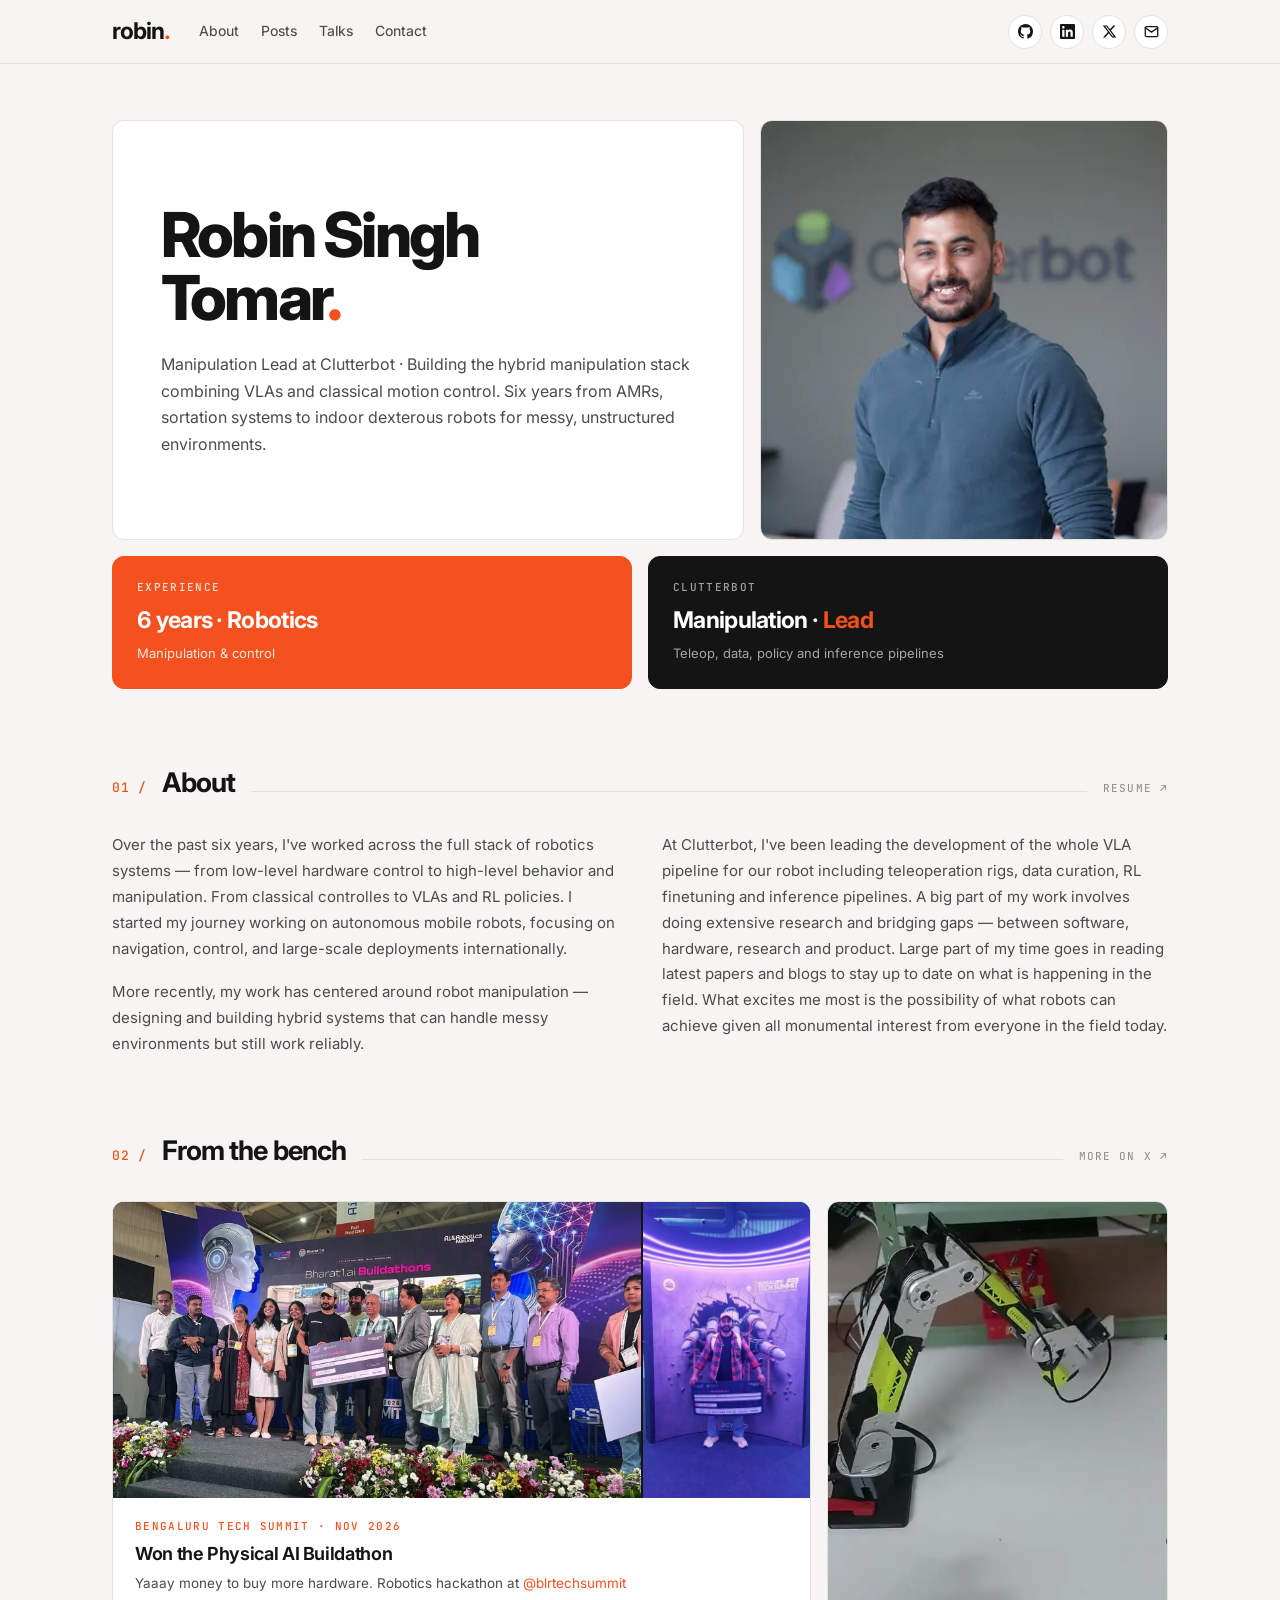
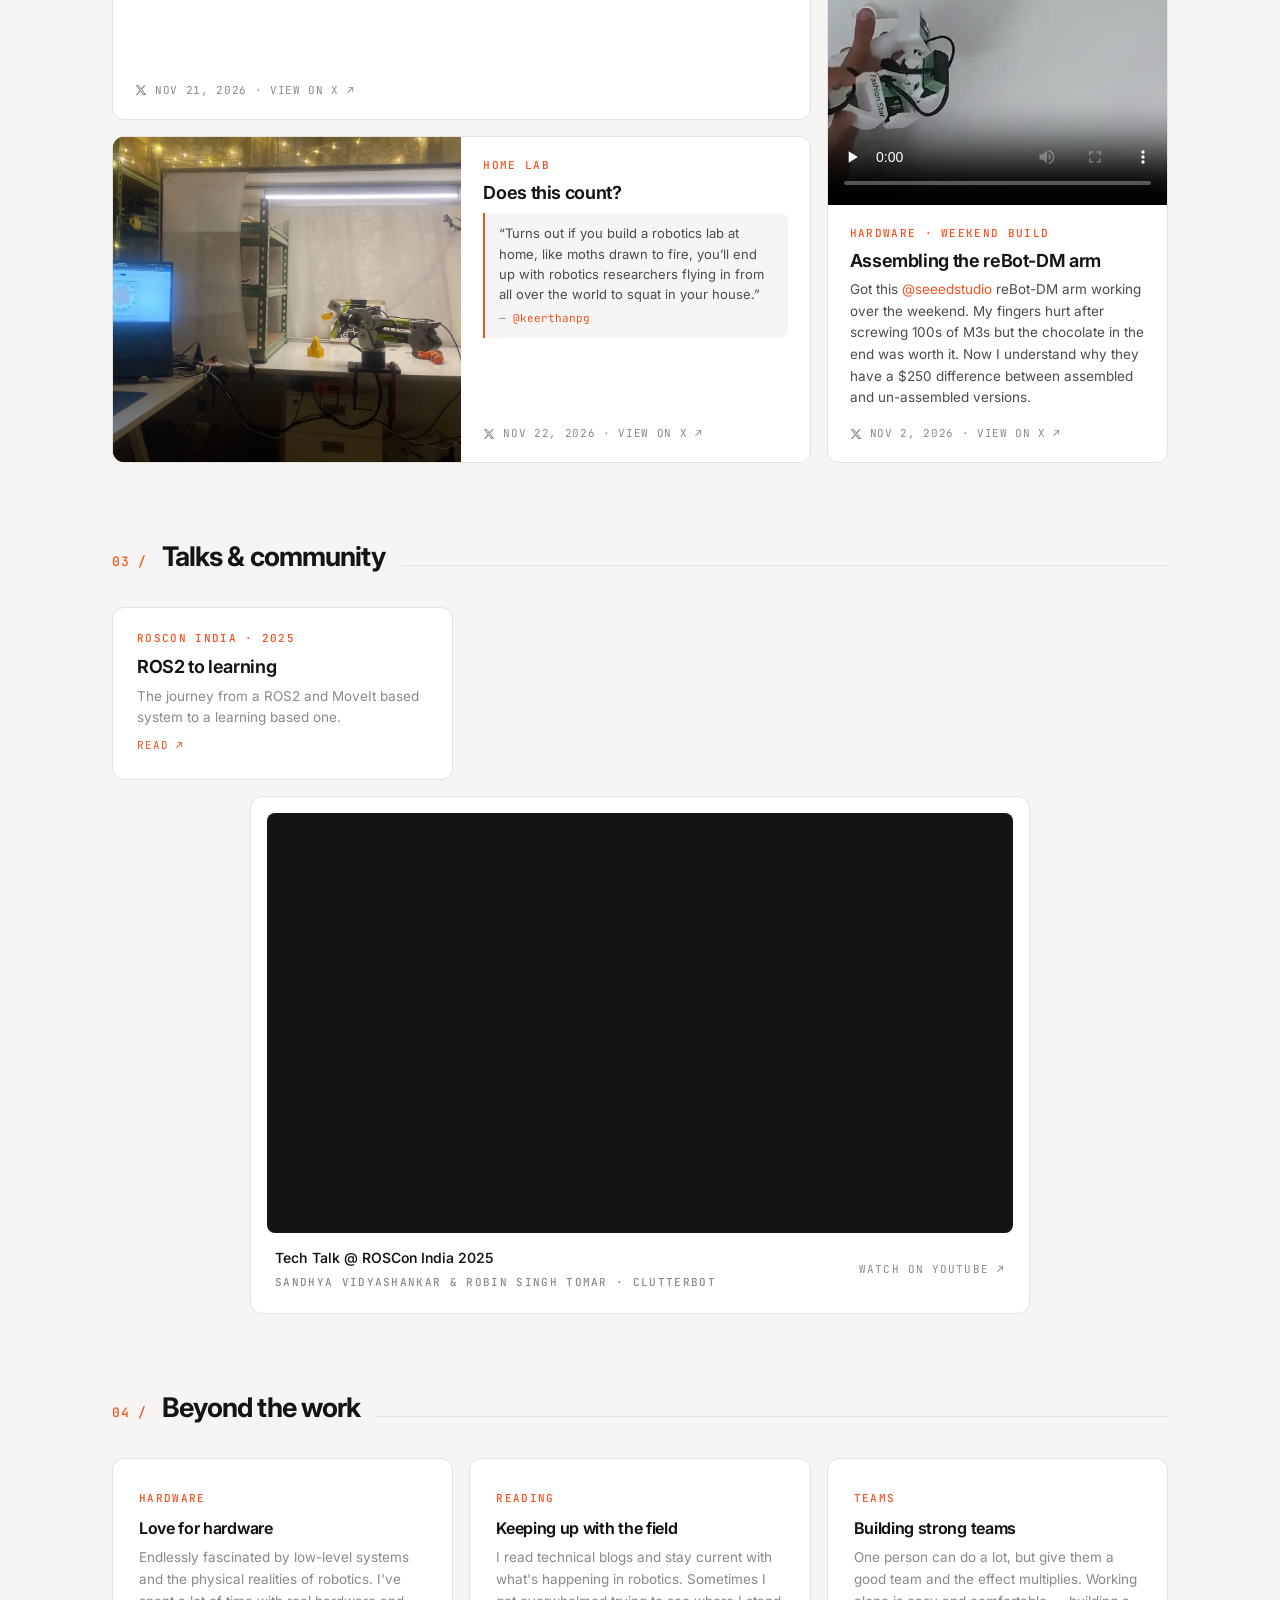
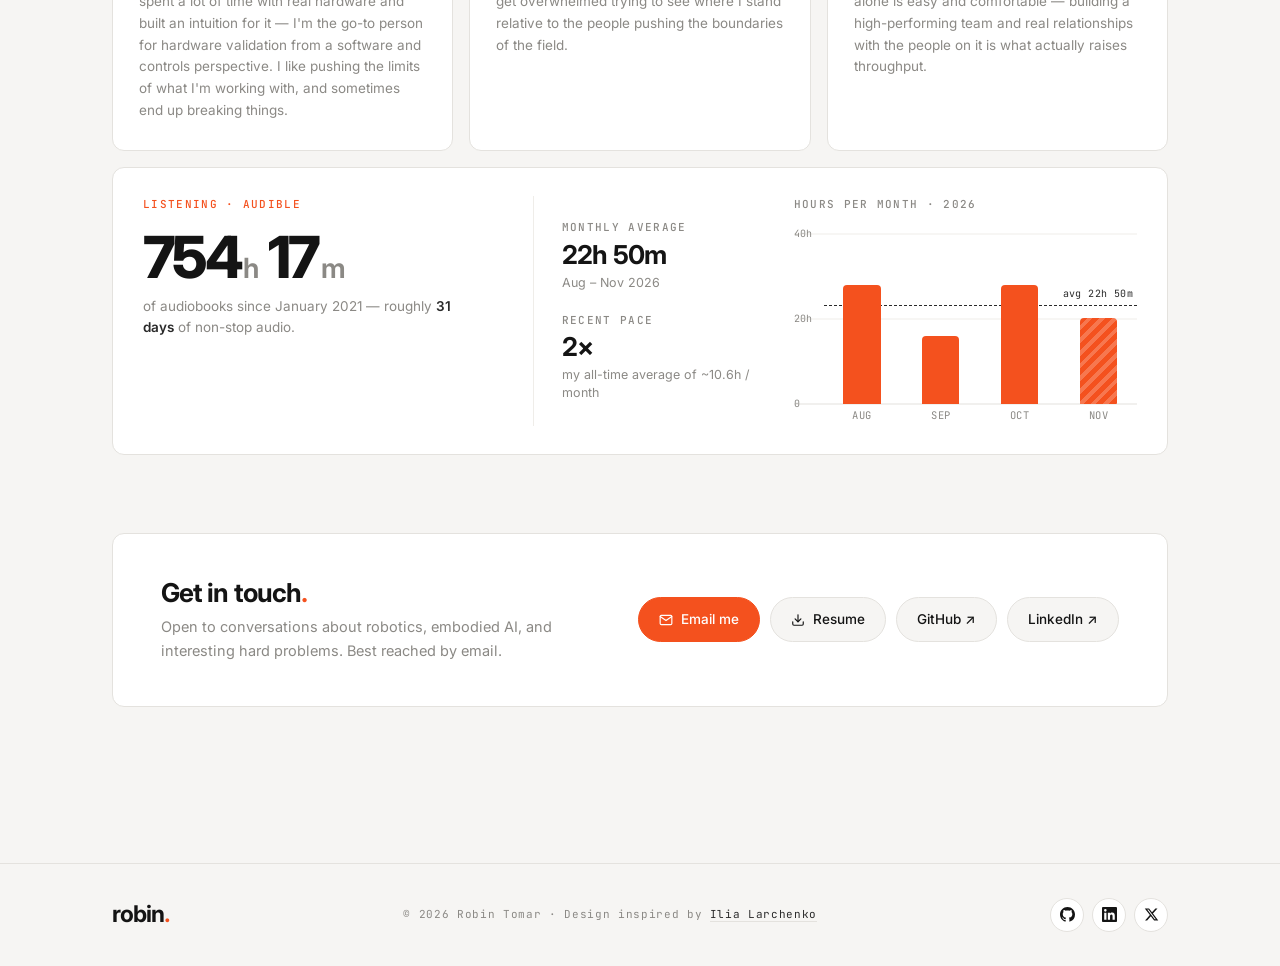
==== commit 0b91b4a7: "Add Audible listening stats card to Beyond the work Co-Authored-By: Claude Opus 5.5 <noreply@anthrop" ====
--- a/index.html
+++ b/index.html
@@ -16,7 +16,7 @@
   <link rel="preconnect" href="https://fonts.googleapis.com" />
   <link rel="preconnect" href="https://fonts.gstatic.com" crossorigin />
   <link href="https://fonts.googleapis.com/css2?family=Inter:wght@400;450;500;550;650;700;800&family=JetBrains+Mono:wght@400;500&display=swap" rel="stylesheet" />
-  <link rel="stylesheet" href="styles.css?v=20261122b" />
+  <link rel="stylesheet" href="styles.css?v=20261122d" />
 </head>
 <body>
 
@@ -267,6 +267,63 @@
         <p class="note-desc">One person can do a lot, but give them a good team and the effect multiplies. Working alone is easy and comfortable — building a high-performing team and real relationships with the people on it is what actually raises throughput.</p>
       </div>
     </div>
+
+    <div class="card listen">
+      <div class="listen-hero">
+        <span class="eyebrow eyebrow--accent">Listening · Audible</span>
+        <div class="listen-total">754<span class="listen-unit">h</span> 17<span class="listen-unit">m</span></div>
+        <p class="listen-sub">of audiobooks since January 2021 — roughly <strong>31 days</strong> of non-stop audio.</p>
+      </div>
+
+      <div class="listen-stats">
+        <div class="listen-stat">
+          <span class="eyebrow">Monthly average</span>
+          <span class="listen-num">22h 50m</span>
+          <span class="listen-note">Aug – Nov 2026</span>
+        </div>
+        <div class="listen-stat">
+          <span class="eyebrow">Recent pace</span>
+          <span class="listen-num">2&times;</span>
+          <span class="listen-note">my all-time average of ~10.6h / month</span>
+        </div>
+      </div>
+
+      <figure class="listen-chart">
+        <figcaption class="eyebrow">Hours per month · 2026</figcaption>
+        <div class="lc-plot" aria-hidden="false">
+          <div class="lc-grid">
+            <span style="bottom:100%">40h</span><span style="bottom:50%">20h</span><span style="bottom:0">0</span>
+          </div>
+          <div class="lc-avg" style="bottom:57.1%"><span>avg 22h 50m</span></div>
+          <div class="lc-bars">
+              <div class="lc-col" tabindex="0" aria-label="Aug 2026: ≈28h">
+                <div class="lc-bar" style="height:70.0%"><span class="lc-tip">Aug · ≈28h</span></div>
+                <span class="lc-month">Aug</span>
+              </div>
+              <div class="lc-col" tabindex="0" aria-label="Sep 2026: ≈16h">
+                <div class="lc-bar" style="height:40.0%"><span class="lc-tip">Sep · ≈16h</span></div>
+                <span class="lc-month">Sep</span>
+              </div>
+              <div class="lc-col" tabindex="0" aria-label="Oct 2026: ≈28h">
+                <div class="lc-bar" style="height:70.0%"><span class="lc-tip">Oct · ≈28h</span></div>
+                <span class="lc-month">Oct</span>
+              </div>
+              <div class="lc-col lc-col--now" tabindex="0" aria-label="Nov 2026: 20h 4m · so far">
+                <div class="lc-bar" style="height:50.2%"><span class="lc-tip">Nov · 20h 4m · so far</span></div>
+                <span class="lc-month">Nov</span>
+              </div>
+          </div>
+        </div>
+        <table class="sr-only">
+          <caption>Audible listening hours per month, 2026</caption>
+          <tr><th>Month</th><th>Hours</th></tr>
+          <tr><td>August</td><td>about 28</td></tr>
+          <tr><td>September</td><td>about 16</td></tr>
+          <tr><td>October</td><td>about 28</td></tr>
+          <tr><td>November (to date)</td><td>20 h 4 min</td></tr>
+        </table>
+      </figure>
+    </div>
   </div>
 </section>
 
--- a/styles.css
+++ b/styles.css
@@ -547,6 +547,99 @@
 .note-title { font-size: 16px; font-weight: 650; letter-spacing: -0.02em; margin: 10px 0 10px; }
 .note-desc { font-size: 13.5px; line-height: 1.62; color: var(--muted); }
 
+/* ── Listening (Audible) card ─────────────────────────────────────────── */
+.listen {
+  margin-top: 16px;
+  padding: 28px 30px;
+  display: grid;
+  grid-template-columns: 1.25fr 0.8fr 1.2fr;
+  gap: 32px;
+  align-items: stretch;
+}
+.listen-hero { display: flex; flex-direction: column; gap: 10px; }
+.listen-total {
+  font-size: clamp(44px, 5vw, 58px);
+  font-weight: 800;
+  letter-spacing: -0.045em;
+  line-height: 1;
+  color: var(--ink);
+  margin-top: 4px;
+}
+.listen-unit { font-size: 0.48em; font-weight: 650; color: var(--muted); letter-spacing: -0.02em; margin-left: 2px; }
+.listen-sub { font-size: 13.5px; line-height: 1.6; color: var(--muted); max-width: 36ch; }
+.listen-sub strong { color: var(--ink-soft); font-weight: 600; }
+
+.listen-stats {
+  display: flex;
+  flex-direction: column;
+  justify-content: center;
+  gap: 20px;
+  padding-left: 28px;
+  border-left: 1px solid var(--line-soft);
+}
+.listen-stat { display: flex; flex-direction: column; gap: 4px; }
+.listen-num { font-size: 26px; font-weight: 700; letter-spacing: -0.03em; color: var(--ink); line-height: 1.1; }
+.listen-note { font-size: 12.5px; color: var(--muted); line-height: 1.45; }
+
+.listen-chart { margin: 0; display: flex; flex-direction: column; gap: 14px; min-width: 0; }
+.lc-plot { position: relative; flex: 1; min-height: 170px; margin: 6px 0 22px 30px; }
+.lc-grid span {
+  position: absolute; left: -30px; right: 0;
+  transform: translateY(50%);
+  border-bottom: 1px solid var(--line-soft);
+  font-family: var(--mono); font-size: 10px; color: var(--muted);
+  line-height: 0; padding-bottom: 0;
+}
+.lc-grid span:last-child { border-bottom-color: var(--line); }
+.lc-avg {
+  position: absolute; left: 0; right: 0; z-index: 2;
+  border-top: 1.5px dashed var(--ink-soft);
+  pointer-events: none;
+}
+.lc-avg span {
+  position: absolute; right: 0; bottom: 4px;
+  font-family: var(--mono); font-size: 10px; letter-spacing: 0.04em;
+  color: var(--ink-soft); background: var(--card); padding: 0 4px;
+}
+.lc-bars {
+  position: absolute; inset: 0; z-index: 3;
+  display: flex; align-items: flex-end; justify-content: space-around; gap: 2px;
+}
+.lc-col {
+  position: relative; height: 100%; flex: 1; max-width: 64px;
+  display: flex; align-items: flex-end; justify-content: center;
+  outline: none; cursor: default;
+}
+.lc-bar {
+  position: relative; width: 58%;
+  background: var(--accent);
+  border-radius: 4px 4px 0 0;
+  transition: filter 0.15s ease;
+}
+.lc-col--now .lc-bar {
+  background: repeating-linear-gradient(135deg, var(--accent) 0 5px, #F7774F 5px 9px);
+}
+.lc-month {
+  position: absolute; bottom: -20px; left: 0; right: 0; text-align: center;
+  font-family: var(--mono); font-size: 10.5px; letter-spacing: 0.06em; text-transform: uppercase; color: var(--muted);
+}
+.lc-tip {
+  position: absolute; bottom: calc(100% + 8px); left: 50%; transform: translateX(-50%);
+  white-space: nowrap; z-index: 3;
+  background: var(--ink); color: #fff;
+  font-family: var(--mono); font-size: 11px; padding: 5px 8px; border-radius: 6px;
+  opacity: 0; visibility: hidden; pointer-events: none; transition: opacity 0.12s ease, visibility 0.12s;
+}
+.lc-col:last-child .lc-tip { left: auto; right: 0; transform: none; }
+.lc-col:first-child .lc-tip { left: 0; transform: none; }
+.lc-col:hover .lc-bar, .lc-col:focus-visible .lc-bar { filter: brightness(0.9); }
+.lc-col:hover .lc-tip, .lc-col:focus-visible .lc-tip { opacity: 1; visibility: visible; }
+
+.sr-only {
+  position: absolute; width: 1px; height: 1px; padding: 0; margin: -1px;
+  overflow: hidden; clip: rect(0 0 0 0); white-space: nowrap; border: 0;
+}
+
 /* ═══ CONTACT ══════════════════════════════════════════════════════════ */
 .contact-card {
   padding: 44px 48px;
@@ -667,6 +760,8 @@
   .about-cols { grid-template-columns: 1fr; gap: 18px; }
   .talks-grid { grid-template-columns: 1fr; }
   .notes-grid { grid-template-columns: 1fr; }
+  .listen { grid-template-columns: 1fr 1fr; }
+  .listen-chart { grid-column: 1 / -1; }
   .posts-grid { grid-template-columns: 1fr; }
   .post--feature, .post--video, .post--wide { grid-column: auto; grid-row: auto; }
   .post--wide { flex-direction: column; }
@@ -707,6 +802,9 @@
   .tl-sub { grid-column: 1; }
   .contact-card { padding: 32px 26px; }
   .post--video { flex-direction: column; }
+  .listen { grid-template-columns: 1fr; padding: 24px 22px; gap: 24px; }
+  .listen-stats { flex-direction: row; padding-left: 0; border-left: 0; border-top: 1px solid var(--line-soft); padding-top: 20px; }
+  .listen-stat { flex: 1; }
   .post-media--tall { flex: none; max-width: none; aspect-ratio: 9 / 14; }
 }
 
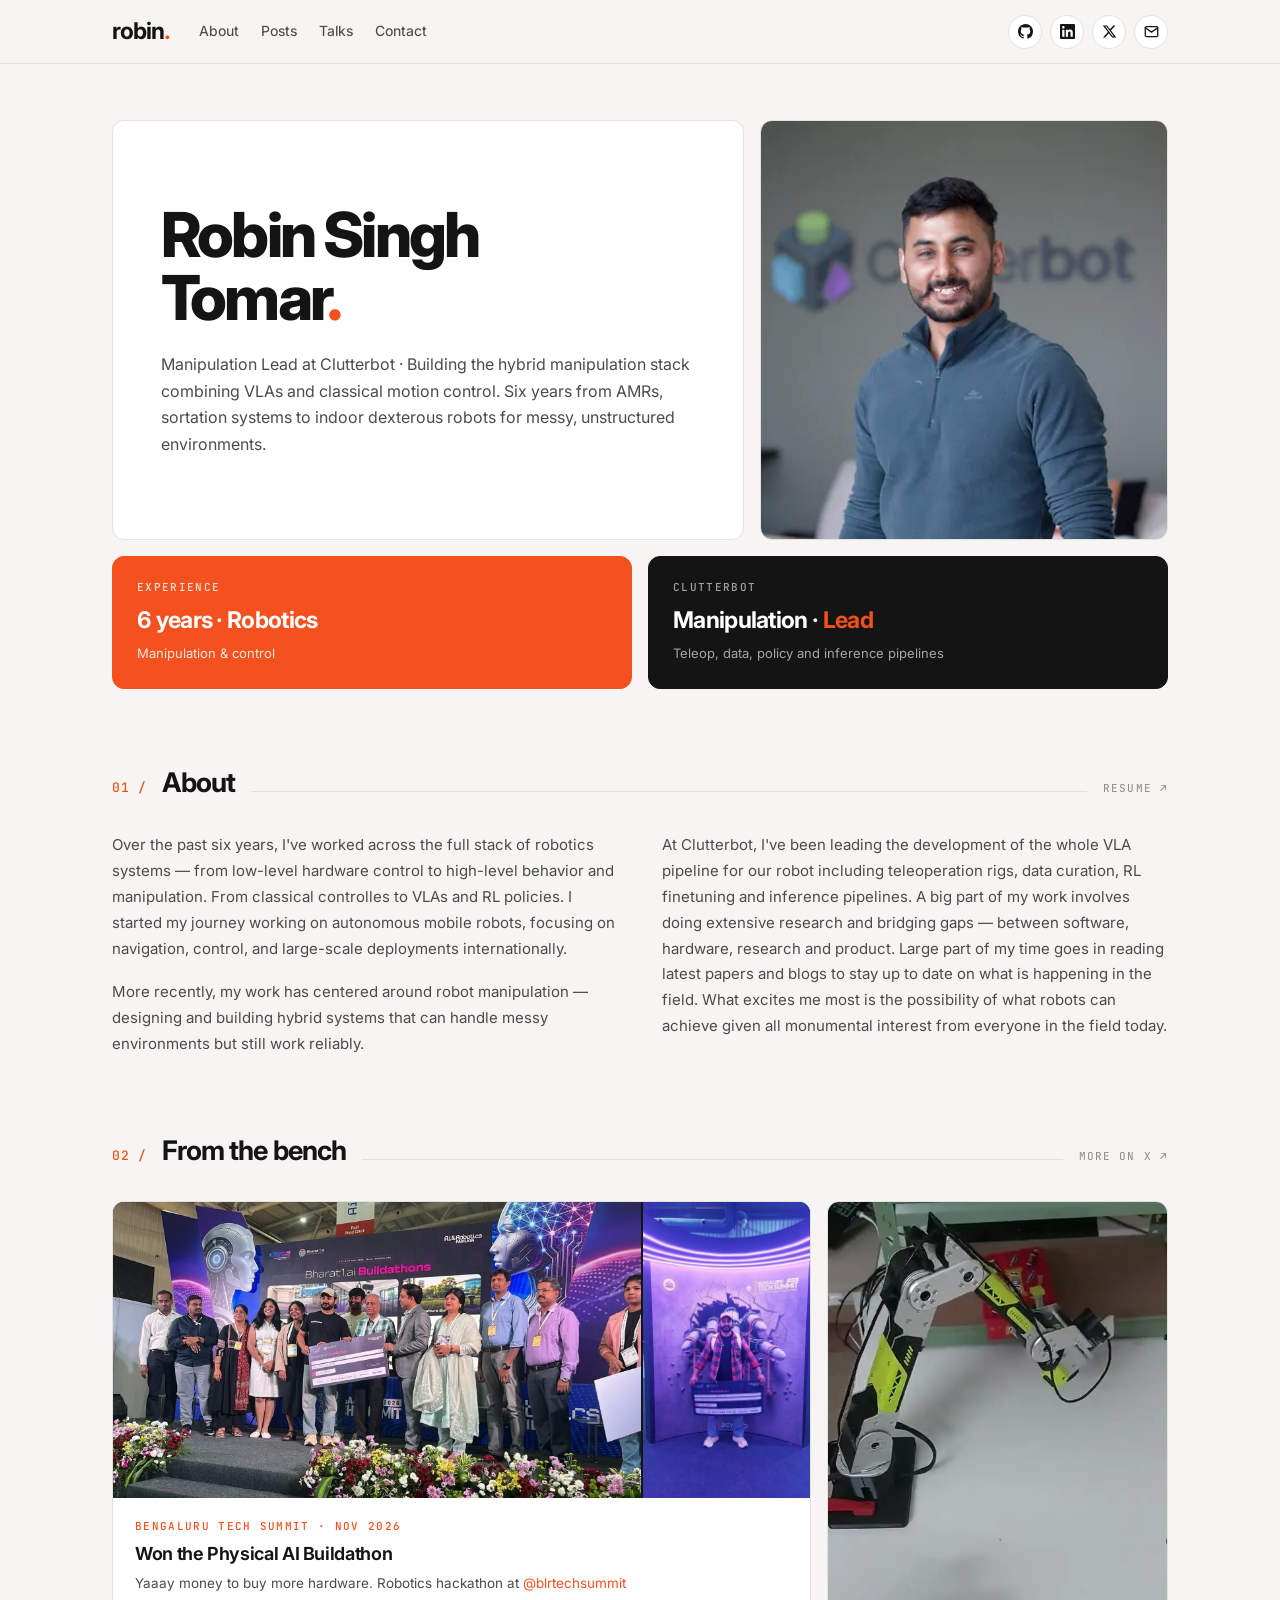
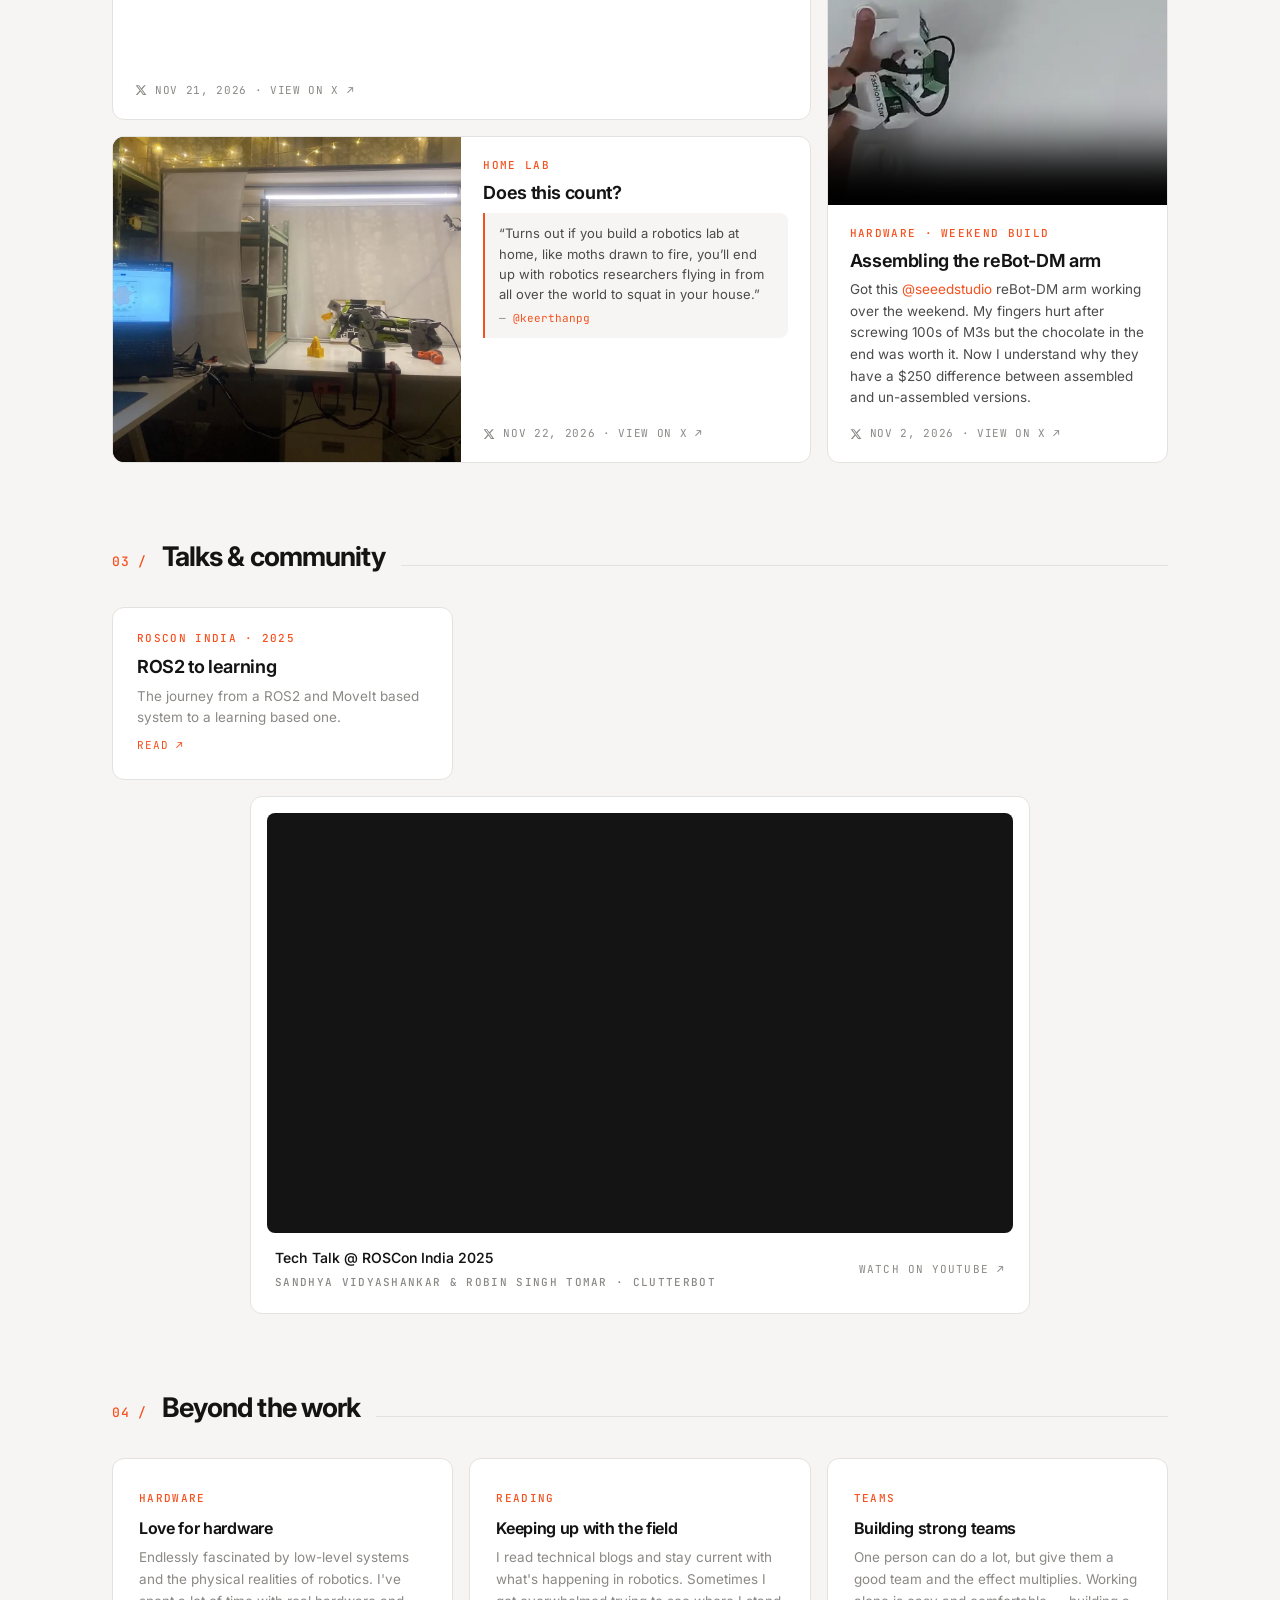
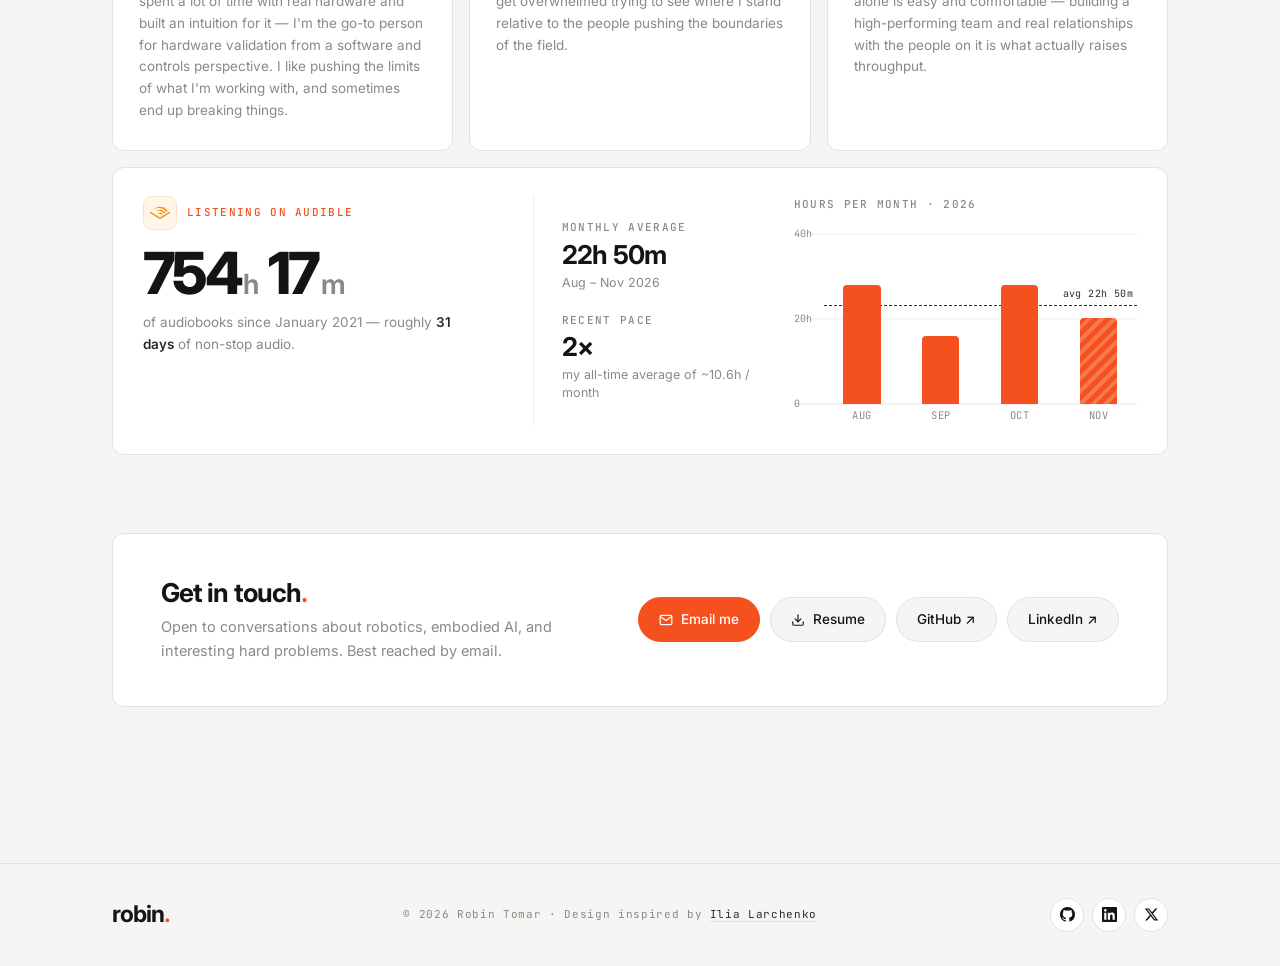
==== commit 1dda5cf1: "Add Audible logo to listening card Co-Authored-By: Claude Opus 5.5 <noreply@anthropic.com>" ====
--- a/index.html
+++ b/index.html
@@ -16,7 +16,7 @@
   <link rel="preconnect" href="https://fonts.googleapis.com" />
   <link rel="preconnect" href="https://fonts.gstatic.com" crossorigin />
   <link href="https://fonts.googleapis.com/css2?family=Inter:wght@400;450;500;550;650;700;800&family=JetBrains+Mono:wght@400;500&display=swap" rel="stylesheet" />
-  <link rel="stylesheet" href="styles.css?v=20261122d" />
+  <link rel="stylesheet" href="styles.css?v=20261122e" />
 </head>
 <body>
 
@@ -270,7 +270,10 @@
 
     <div class="card listen">
       <div class="listen-hero">
-        <span class="eyebrow eyebrow--accent">Listening · Audible</span>
+        <div class="listen-brand">
+          <svg class="listen-logo" viewBox="0 0 24 24" role="img" aria-label="Audible"><path d="M12.008 17.362L24 9.885v2.028l-11.992 7.509L0 11.912V9.886l12.008 7.477zm0-9.378c-2.709 0-5.085 1.363-6.448 3.47.111-.111.175-.175.286-.254 3.374-2.804 8.237-2.17 10.883 1.362l1.758-1.124c-1.394-2.044-3.786-3.454-6.48-3.454m0 3.47a4.392 4.392 0 0 0-3.548 1.821 3.597 3.597 0 0 1 2.139-.697c1.299 0 2.455.666 3.232 1.79l1.679-1.045c-.729-1.157-2.028-1.87-3.501-1.87M3.897 8.412c4.943-3.897 11.929-2.836 15.652 2.344l.031.032 1.822-1.125a11.214 11.214 0 0 0-9.394-5.085c-3.897 0-7.366 1.996-9.394 5.085.364-.412.824-.903 1.283-1.251"/></svg>
+          <span class="eyebrow eyebrow--accent">Listening on Audible</span>
+        </div>
         <div class="listen-total">754<span class="listen-unit">h</span> 17<span class="listen-unit">m</span></div>
         <p class="listen-sub">of audiobooks since January 2021 — roughly <strong>31 days</strong> of non-stop audio.</p>
       </div>
--- a/styles.css
+++ b/styles.css
@@ -557,6 +557,15 @@
   align-items: stretch;
 }
 .listen-hero { display: flex; flex-direction: column; gap: 10px; }
+.listen-brand { display: flex; align-items: center; gap: 10px; }
+.listen-logo {
+  width: 34px; height: 34px; padding: 6px;
+  fill: #F8991C;
+  background: #FFF6EA;
+  border: 1px solid #FBE3C2;
+  border-radius: 9px;
+  flex-shrink: 0;
+}
 .listen-total {
   font-size: clamp(44px, 5vw, 58px);
   font-weight: 800;
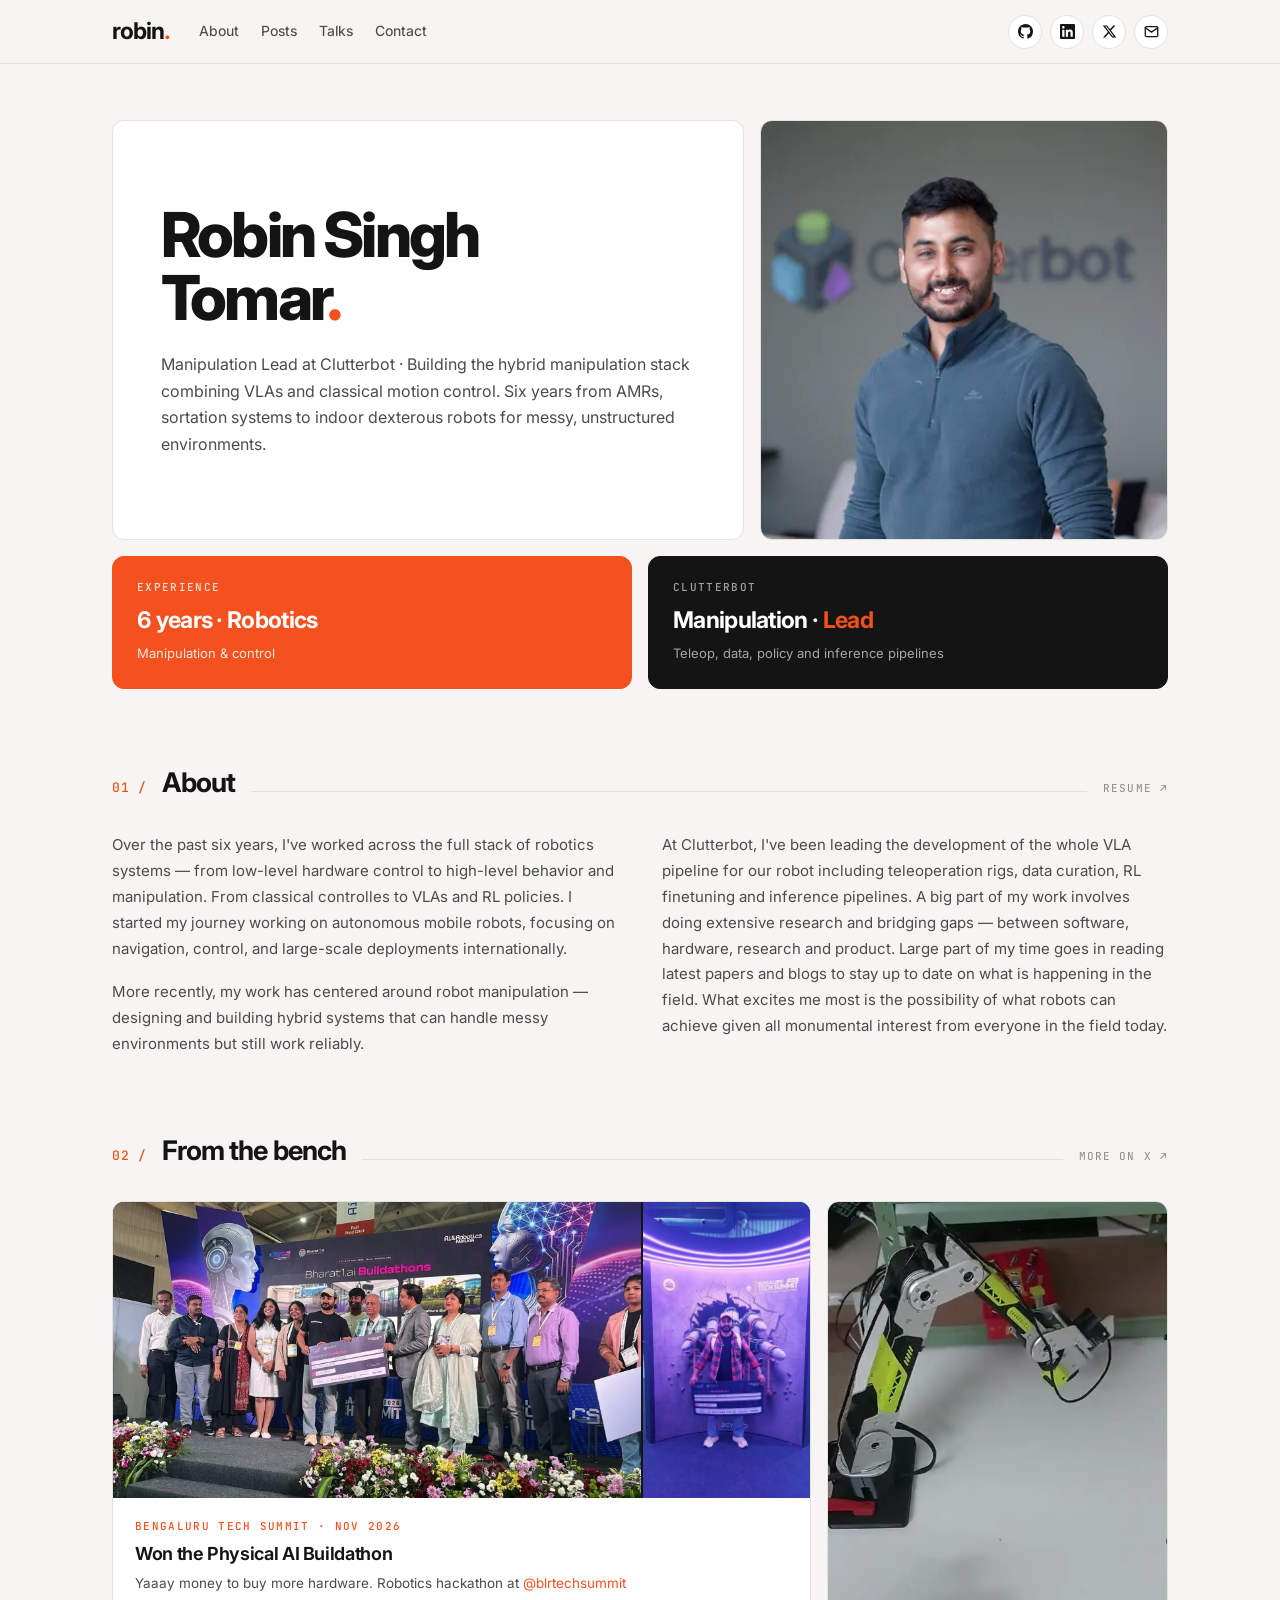
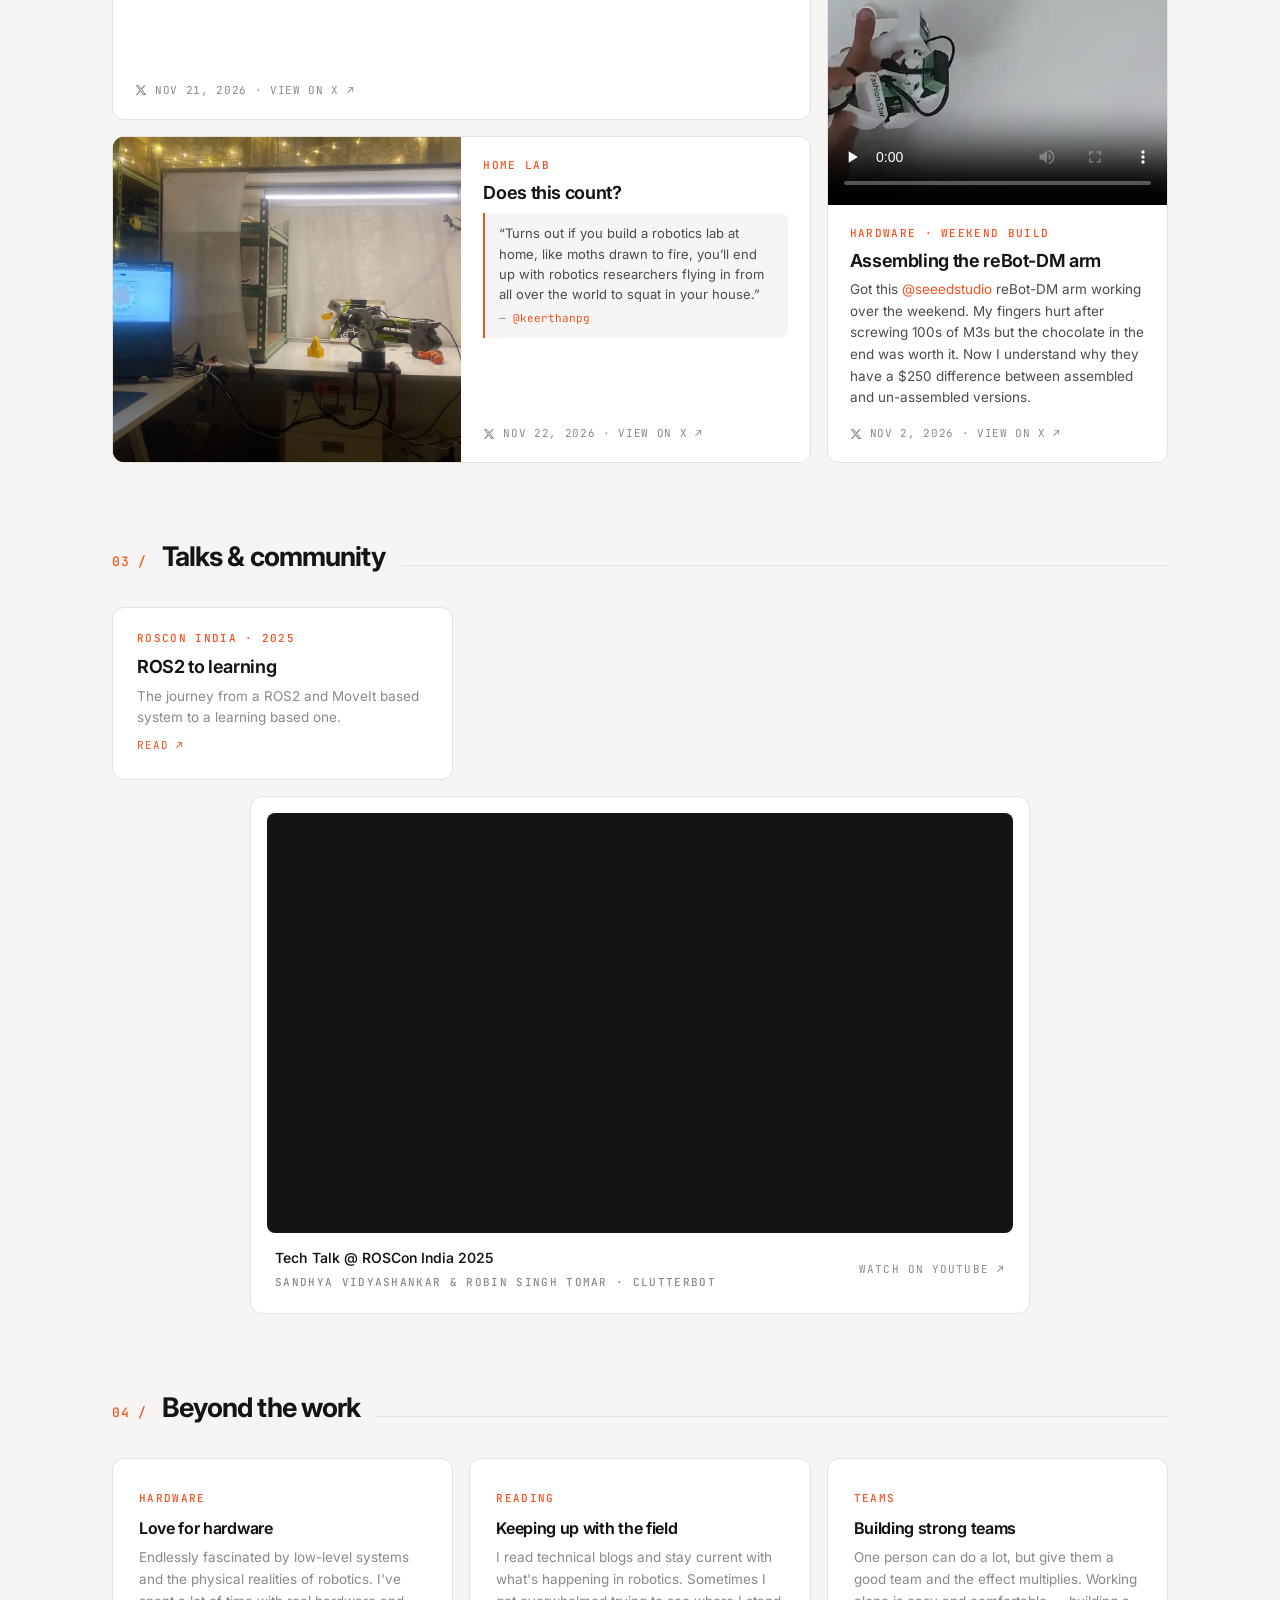
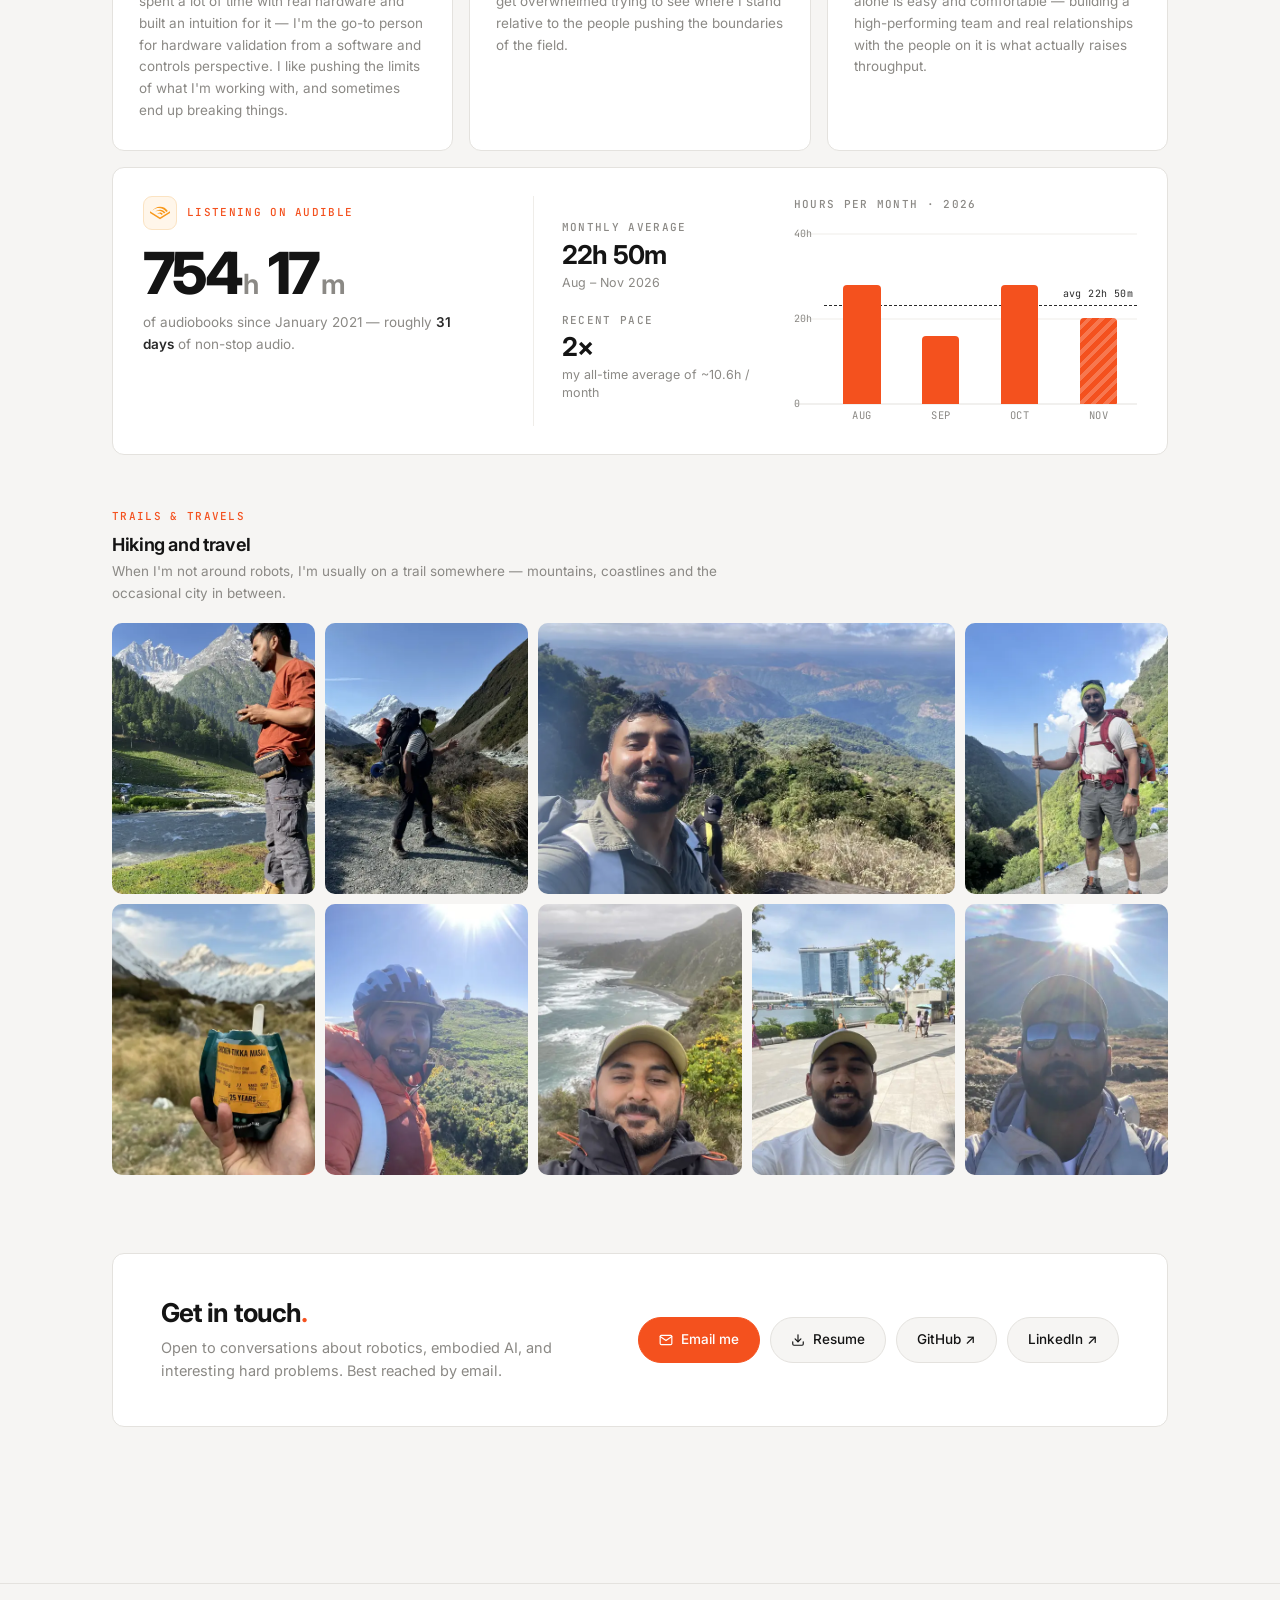
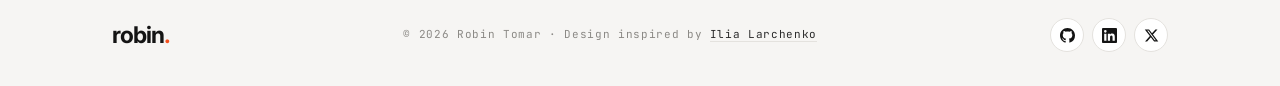
==== commit 73ebc8bb: "Add hiking & travel photo gallery with lightbox Co-Authored-By: Claude Opus 5.5 <noreply@anthropic.c" ====
--- a/index.html
+++ b/index.html
@@ -16,7 +16,7 @@
   <link rel="preconnect" href="https://fonts.googleapis.com" />
   <link rel="preconnect" href="https://fonts.gstatic.com" crossorigin />
   <link href="https://fonts.googleapis.com/css2?family=Inter:wght@400;450;500;550;650;700;800&family=JetBrains+Mono:wght@400;500&display=swap" rel="stylesheet" />
-  <link rel="stylesheet" href="styles.css?v=20261122e" />
+  <link rel="stylesheet" href="styles.css?v=20261122f" />
 </head>
 <body>
 
@@ -327,6 +327,49 @@
         </table>
       </figure>
     </div>
+
+    <div class="gallery-head">
+      <span class="eyebrow eyebrow--accent">Trails &amp; travels</span>
+      <h3 class="note-title">Hiking and travel</h3>
+      <p class="note-desc">When I'm not around robots, I'm usually on a trail somewhere — mountains, coastlines and the occasional city in between.</p>
+    </div>
+    <div class="gallery" id="gallery">
+      <button type="button" class="g-tile" data-full="assets/gallery/trip-01.webp" data-alt="Robin by a glacial river in a pine valley beneath snow-covered peaks" aria-label="Open photo: Robin by a glacial river in a pine valley beneath snow-covered peaks">
+        <img src="assets/gallery/trip-01-sm.webp" alt="Robin by a glacial river in a pine valley beneath snow-covered peaks" width="450" height="800" loading="lazy" style="object-position:50% 12%" />
+      </button>
+      <button type="button" class="g-tile" data-full="assets/gallery/trip-03.webp" data-alt="A backpacker with a sleeping mat and tent walking a gravel trail toward a snow-capped mountain" aria-label="Open photo: A backpacker with a sleeping mat and tent walking a gravel trail toward a snow-capped mountain">
+        <img src="assets/gallery/trip-03-sm.webp" alt="A backpacker with a sleeping mat and tent walking a gravel trail toward a snow-capped mountain" width="450" height="800" loading="lazy" style="object-position:50% 55%" />
+      </button>
+      <button type="button" class="g-tile g-tile--wide" data-full="assets/gallery/trip-09.webp" data-alt="Selfie on a ridge overlooking forested hills and valleys, a fellow trekker behind" aria-label="Open photo: Selfie on a ridge overlooking forested hills and valleys, a fellow trekker behind">
+        <img src="assets/gallery/trip-09-sm.webp" alt="Selfie on a ridge overlooking forested hills and valleys, a fellow trekker behind" width="1000" height="562" loading="lazy" style="object-position:50% 40%" />
+      </button>
+      <button type="button" class="g-tile" data-full="assets/gallery/trip-04.webp" data-alt="Robin with a bamboo trekking stick and a red backpack on a mountain trail above a green valley" aria-label="Open photo: Robin with a bamboo trekking stick and a red backpack on a mountain trail above a green valley">
+        <img src="assets/gallery/trip-04-sm.webp" alt="Robin with a bamboo trekking stick and a red backpack on a mountain trail above a green valley" width="450" height="800" loading="lazy" style="object-position:50% 45%" />
+      </button>
+      <button type="button" class="g-tile" data-full="assets/gallery/trip-02.webp" data-alt="A pouch of freeze-dried chicken tikka masala held up in front of a snowy peak" aria-label="Open photo: A pouch of freeze-dried chicken tikka masala held up in front of a snowy peak">
+        <img src="assets/gallery/trip-02-sm.webp" alt="A pouch of freeze-dried chicken tikka masala held up in front of a snowy peak" width="450" height="800" loading="lazy" style="object-position:50% 55%" />
+      </button>
+      <button type="button" class="g-tile" data-full="assets/gallery/trip-05.webp" data-alt="Selfie in a bike helmet below a hill topped by a lighthouse" aria-label="Open photo: Selfie in a bike helmet below a hill topped by a lighthouse">
+        <img src="assets/gallery/trip-05-sm.webp" alt="Selfie in a bike helmet below a hill topped by a lighthouse" width="450" height="800" loading="lazy" style="object-position:50% 40%" />
+      </button>
+      <button type="button" class="g-tile" data-full="assets/gallery/trip-06.webp" data-alt="Selfie on a clifftop above a rugged coastline with breaking waves" aria-label="Open photo: Selfie on a clifftop above a rugged coastline with breaking waves">
+        <img src="assets/gallery/trip-06-sm.webp" alt="Selfie on a clifftop above a rugged coastline with breaking waves" width="450" height="800" loading="lazy" style="object-position:50% 35%" />
+      </button>
+      <button type="button" class="g-tile" data-full="assets/gallery/trip-07.webp" data-alt="Selfie in front of Marina Bay Sands across the bay" aria-label="Open photo: Selfie in front of Marina Bay Sands across the bay">
+        <img src="assets/gallery/trip-07-sm.webp" alt="Selfie in front of Marina Bay Sands across the bay" width="450" height="800" loading="lazy" style="object-position:50% 45%" />
+      </button>
+      <button type="button" class="g-tile" data-full="assets/gallery/trip-08.webp" data-alt="Selfie in sunglasses with the sun bursting over a rocky hill" aria-label="Open photo: Selfie in sunglasses with the sun bursting over a rocky hill">
+        <img src="assets/gallery/trip-08-sm.webp" alt="Selfie in sunglasses with the sun bursting over a rocky hill" width="450" height="800" loading="lazy" style="object-position:50% 45%" />
+      </button>
+    </div>
+
+    <dialog class="lightbox" id="lightbox" aria-label="Photo viewer">
+      <img class="lb-img" alt="" />
+      <button type="button" class="lb-btn lb-close" aria-label="Close">✕</button>
+      <button type="button" class="lb-btn lb-prev" aria-label="Previous photo">‹</button>
+      <button type="button" class="lb-btn lb-next" aria-label="Next photo">›</button>
+      <span class="lb-count"></span>
+    </dialog>
   </div>
 </section>
 
@@ -375,6 +418,6 @@
   </div>
 </footer>
 
-<script src="script.js?v=20261122"></script>
+<script src="script.js?v=20261122f"></script>
 </body>
 </html>
--- a/styles.css
+++ b/styles.css
@@ -649,6 +649,63 @@
   overflow: hidden; clip: rect(0 0 0 0); white-space: nowrap; border: 0;
 }
 
+/* ── Trails & travels gallery ─────────────────────────────────────────── */
+.gallery-head { margin: 48px 0 18px; max-width: 640px; }
+.gallery-head .note-title { font-size: 18px; margin: 8px 0 6px; }
+.gallery {
+  display: grid;
+  grid-template-columns: repeat(5, 1fr);
+  grid-auto-flow: dense;
+  gap: 10px;
+}
+.g-tile {
+  padding: 0; border: 0; margin: 0;
+  background: var(--line-soft);
+  border-radius: 10px;
+  overflow: hidden;
+  aspect-ratio: 3 / 4;
+  cursor: zoom-in;
+  position: relative;
+}
+.g-tile--wide { grid-column: span 2; aspect-ratio: auto; }
+.g-tile img {
+  width: 100%; height: 100%; object-fit: cover;
+  transition: transform 0.5s ease;
+}
+.g-tile:hover img, .g-tile:focus-visible img { transform: scale(1.04); }
+.g-tile:focus-visible { outline: 2px solid var(--accent); outline-offset: 3px; }
+
+.lightbox {
+  padding: 0; border: 0; background: transparent;
+  max-width: 100vw; max-height: 100vh; width: 100vw; height: 100vh;
+  overflow: hidden;
+}
+.lightbox::backdrop { background: rgba(10, 10, 10, 0.92); }
+.lightbox[open] { display: flex; align-items: center; justify-content: center; }
+.lb-img {
+  max-width: min(92vw, 1200px); max-height: 88vh;
+  width: auto; height: auto; object-fit: contain;
+  border-radius: 8px;
+  user-select: none;
+}
+.lb-btn {
+  position: absolute;
+  width: 44px; height: 44px; border-radius: 50%;
+  border: 1px solid rgba(255,255,255,0.18);
+  background: rgba(255,255,255,0.08); color: #fff;
+  font-size: 22px; line-height: 1; cursor: pointer;
+  display: grid; place-items: center;
+  transition: background 0.15s ease;
+}
+.lb-btn:hover { background: rgba(255,255,255,0.18); }
+.lb-close { top: 18px; right: 18px; font-size: 16px; }
+.lb-prev { left: 18px; top: 50%; transform: translateY(-50%); font-size: 28px; }
+.lb-next { right: 18px; top: 50%; transform: translateY(-50%); font-size: 28px; }
+.lb-count {
+  position: absolute; bottom: 18px; left: 50%; transform: translateX(-50%);
+  font-family: var(--mono); font-size: 11px; letter-spacing: 0.1em; color: rgba(255,255,255,0.7);
+}
+
 /* ═══ CONTACT ══════════════════════════════════════════════════════════ */
 .contact-card {
   padding: 44px 48px;
@@ -769,6 +826,7 @@
   .about-cols { grid-template-columns: 1fr; gap: 18px; }
   .talks-grid { grid-template-columns: 1fr; }
   .notes-grid { grid-template-columns: 1fr; }
+  .gallery { grid-template-columns: repeat(3, 1fr); }
   .listen { grid-template-columns: 1fr 1fr; }
   .listen-chart { grid-column: 1 / -1; }
   .posts-grid { grid-template-columns: 1fr; }
@@ -811,6 +869,8 @@
   .tl-sub { grid-column: 1; }
   .contact-card { padding: 32px 26px; }
   .post--video { flex-direction: column; }
+  .gallery { grid-template-columns: repeat(2, 1fr); gap: 8px; }
+  .lb-prev, .lb-next { top: auto; bottom: 10px; transform: none; }
   .listen { grid-template-columns: 1fr; padding: 24px 22px; gap: 24px; }
   .listen-stats { flex-direction: row; padding-left: 0; border-left: 0; border-top: 1px solid var(--line-soft); padding-top: 20px; }
   .listen-stat { flex: 1; }
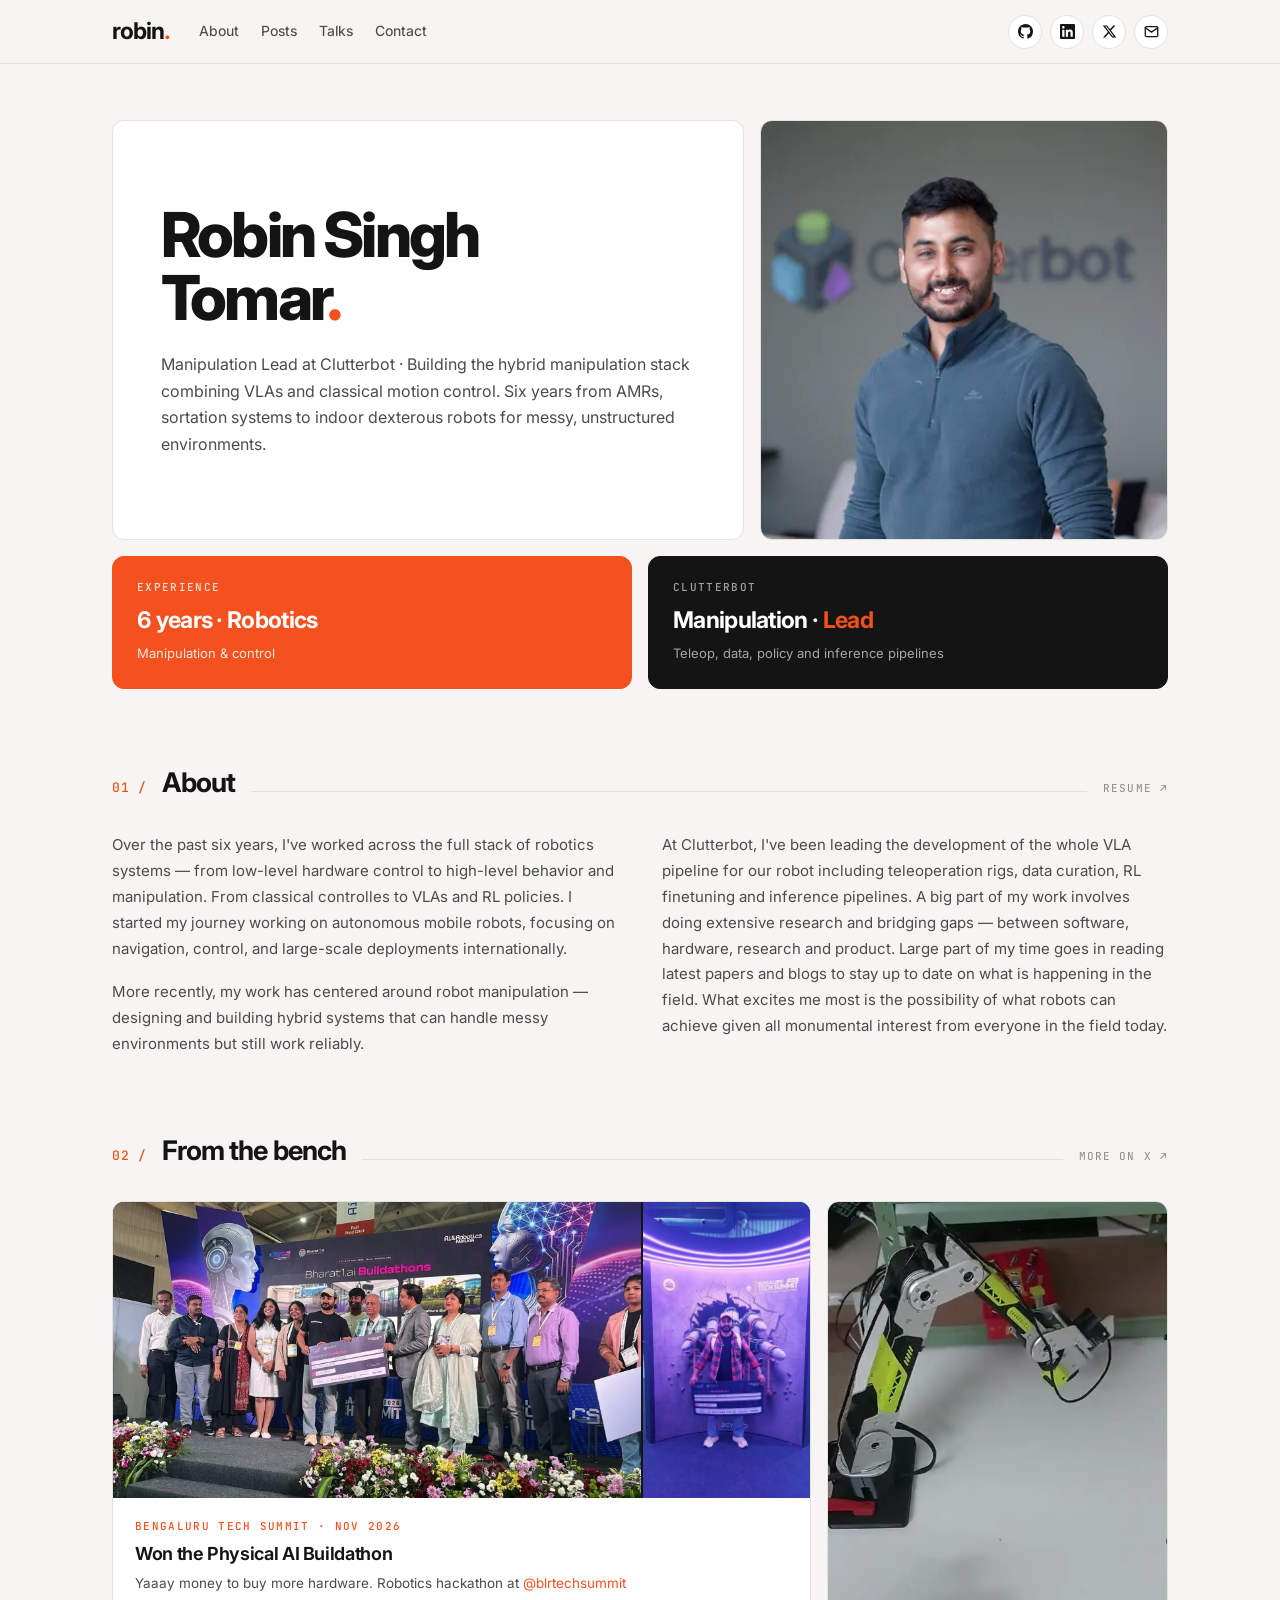
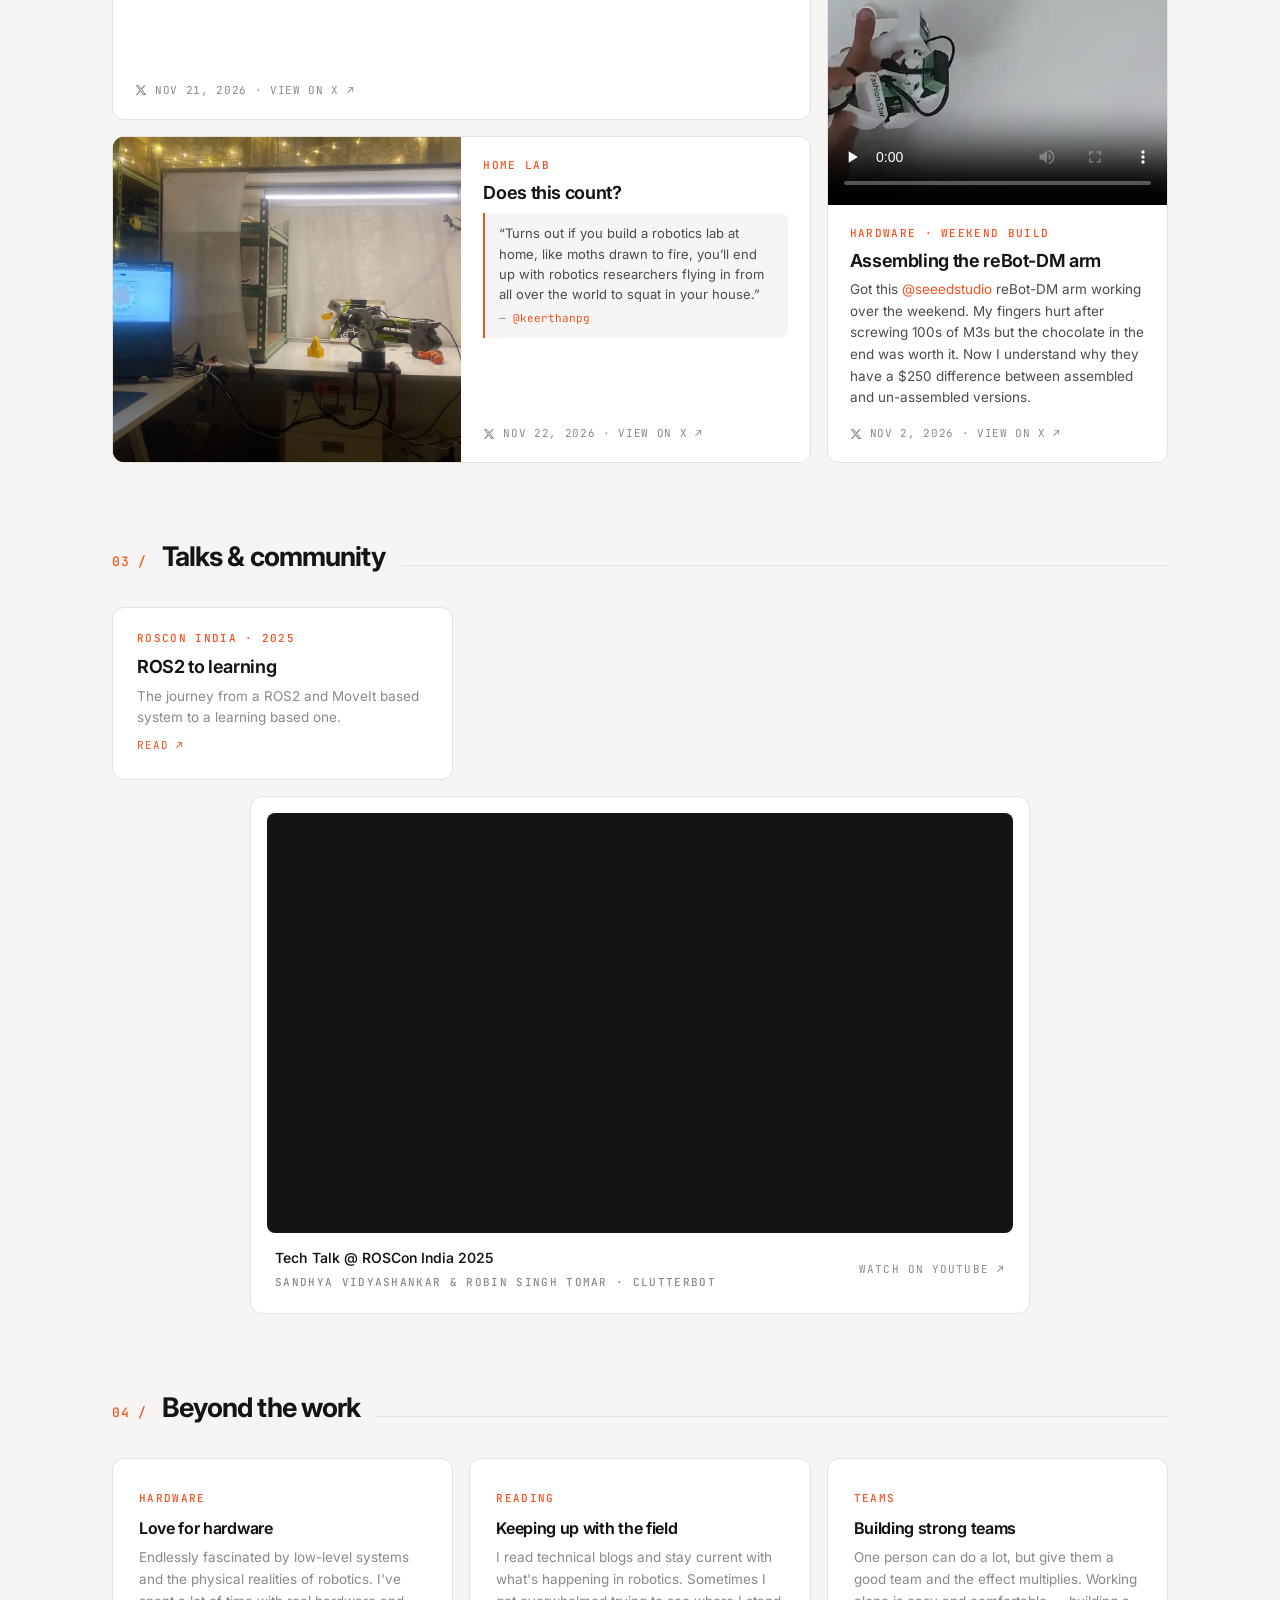
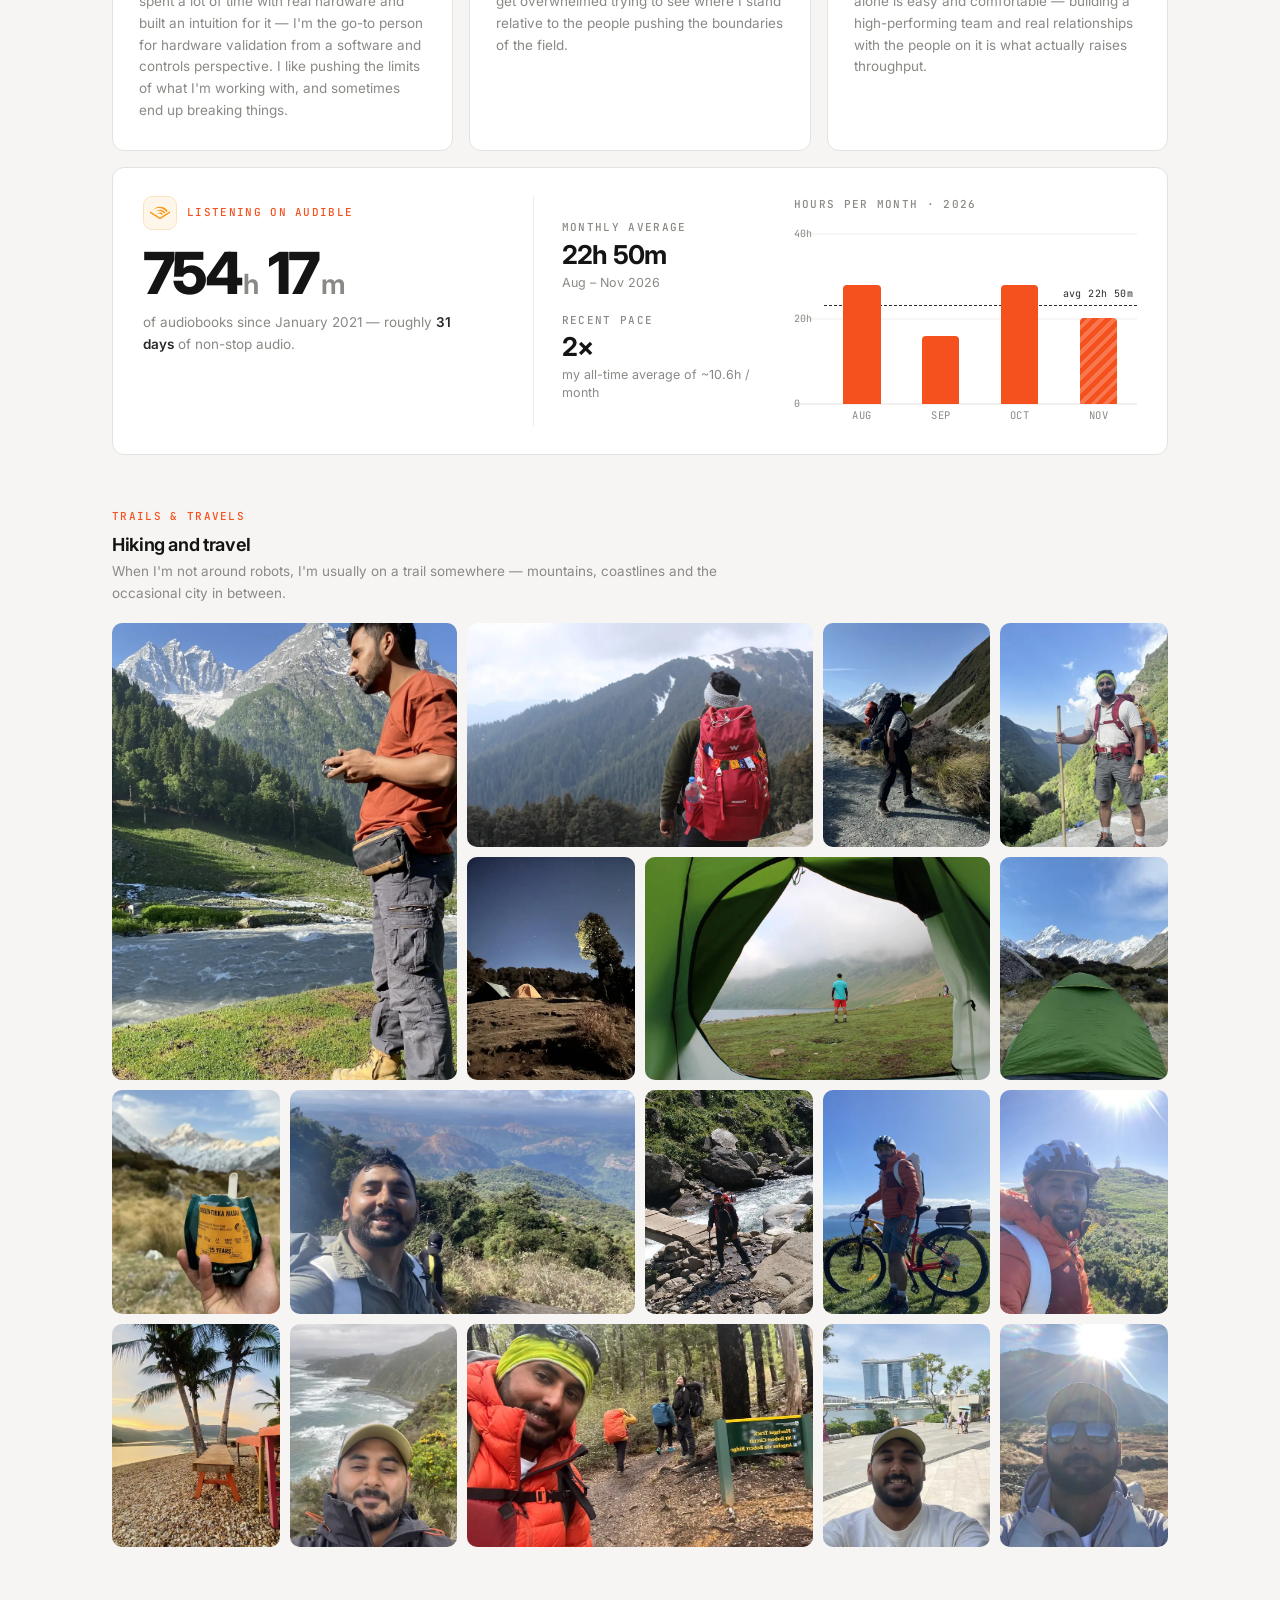
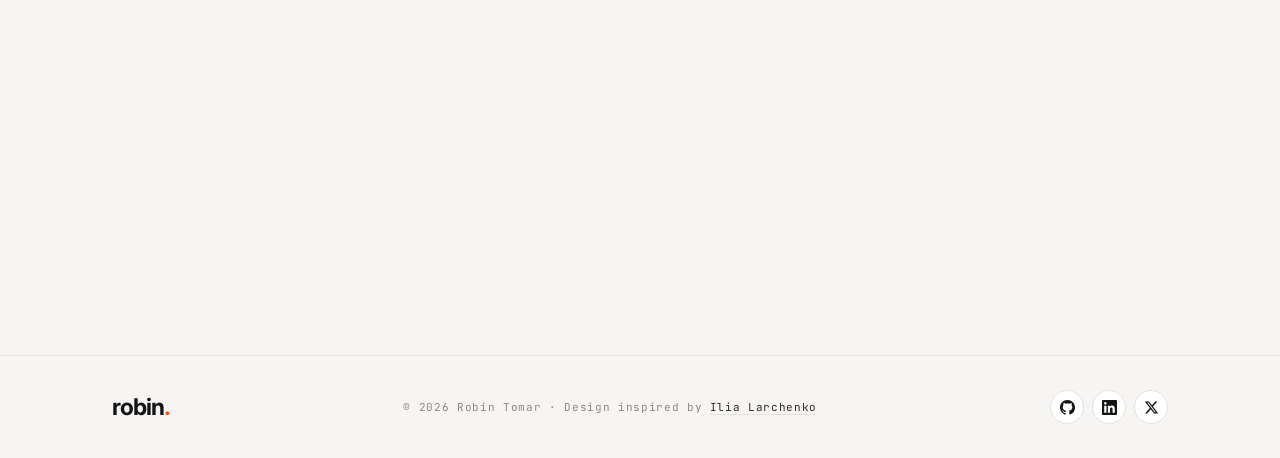
==== commit 05ad0007: "Add 8 more photos to gallery; switch to 6-column mosaic with feature tile Co-Authored-By: Claude Opu" ====
--- a/index.html
+++ b/index.html
@@ -16,7 +16,7 @@
   <link rel="preconnect" href="https://fonts.googleapis.com" />
   <link rel="preconnect" href="https://fonts.gstatic.com" crossorigin />
   <link href="https://fonts.googleapis.com/css2?family=Inter:wght@400;450;500;550;650;700;800&family=JetBrains+Mono:wght@400;500&display=swap" rel="stylesheet" />
-  <link rel="stylesheet" href="styles.css?v=20261122f" />
+  <link rel="stylesheet" href="styles.css?v=20261122h" />
 </head>
 <body>
 
@@ -334,26 +334,50 @@
       <p class="note-desc">When I'm not around robots, I'm usually on a trail somewhere — mountains, coastlines and the occasional city in between.</p>
     </div>
     <div class="gallery" id="gallery">
-      <button type="button" class="g-tile" data-full="assets/gallery/trip-01.webp" data-alt="Robin by a glacial river in a pine valley beneath snow-covered peaks" aria-label="Open photo: Robin by a glacial river in a pine valley beneath snow-covered peaks">
-        <img src="assets/gallery/trip-01-sm.webp" alt="Robin by a glacial river in a pine valley beneath snow-covered peaks" width="450" height="800" loading="lazy" style="object-position:50% 12%" />
+      <button type="button" class="g-tile g-tile--feature" data-full="assets/gallery/trip-01.webp" data-alt="Robin by a glacial river in a pine valley beneath snow-covered peaks" aria-label="Open photo: Robin by a glacial river in a pine valley beneath snow-covered peaks">
+        <img src="assets/gallery/trip-01.webp" alt="Robin by a glacial river in a pine valley beneath snow-covered peaks" width="900" height="1600" loading="lazy" style="object-position:50% 20%" />
+      </button>
+      <button type="button" class="g-tile g-tile--wide" data-full="assets/gallery/trip-10.webp" data-alt="Hiker with a red backpack strung with prayer flags, looking out at forested, snow-streaked mountains" aria-label="Open photo: Hiker with a red backpack strung with prayer flags, looking out at forested, snow-streaked mountains">
+        <img src="assets/gallery/trip-10-sm.webp" alt="Hiker with a red backpack strung with prayer flags, looking out at forested, snow-streaked mountains" width="1000" height="640" loading="lazy" style="object-position:60% 40%" />
       </button>
       <button type="button" class="g-tile" data-full="assets/gallery/trip-03.webp" data-alt="A backpacker with a sleeping mat and tent walking a gravel trail toward a snow-capped mountain" aria-label="Open photo: A backpacker with a sleeping mat and tent walking a gravel trail toward a snow-capped mountain">
         <img src="assets/gallery/trip-03-sm.webp" alt="A backpacker with a sleeping mat and tent walking a gravel trail toward a snow-capped mountain" width="450" height="800" loading="lazy" style="object-position:50% 55%" />
       </button>
-      <button type="button" class="g-tile g-tile--wide" data-full="assets/gallery/trip-09.webp" data-alt="Selfie on a ridge overlooking forested hills and valleys, a fellow trekker behind" aria-label="Open photo: Selfie on a ridge overlooking forested hills and valleys, a fellow trekker behind">
-        <img src="assets/gallery/trip-09-sm.webp" alt="Selfie on a ridge overlooking forested hills and valleys, a fellow trekker behind" width="1000" height="562" loading="lazy" style="object-position:50% 40%" />
-      </button>
       <button type="button" class="g-tile" data-full="assets/gallery/trip-04.webp" data-alt="Robin with a bamboo trekking stick and a red backpack on a mountain trail above a green valley" aria-label="Open photo: Robin with a bamboo trekking stick and a red backpack on a mountain trail above a green valley">
         <img src="assets/gallery/trip-04-sm.webp" alt="Robin with a bamboo trekking stick and a red backpack on a mountain trail above a green valley" width="450" height="800" loading="lazy" style="object-position:50% 45%" />
       </button>
+      <button type="button" class="g-tile" data-full="assets/gallery/trip-11.webp" data-alt="Tents pitched on a hillside under a starry night sky, a tall tree lit up beside them" aria-label="Open photo: Tents pitched on a hillside under a starry night sky, a tall tree lit up beside them">
+        <img src="assets/gallery/trip-11-sm.webp" alt="Tents pitched on a hillside under a starry night sky, a tall tree lit up beside them" width="450" height="800" loading="lazy" style="object-position:50% 60%" />
+      </button>
+      <button type="button" class="g-tile g-tile--wide" data-full="assets/gallery/trip-13.webp" data-alt="View from inside a green tent of a figure standing on a meadow by a lake, clouds low over the ridge" aria-label="Open photo: View from inside a green tent of a figure standing on a meadow by a lake, clouds low over the ridge">
+        <img src="assets/gallery/trip-13-sm.webp" alt="View from inside a green tent of a figure standing on a meadow by a lake, clouds low over the ridge" width="1000" height="640" loading="lazy" style="object-position:50% 55%" />
+      </button>
+      <button type="button" class="g-tile" data-full="assets/gallery/trip-14.webp" data-alt="A green tent pitched in tussock grass facing a snow-covered mountain range" aria-label="Open photo: A green tent pitched in tussock grass facing a snow-covered mountain range">
+        <img src="assets/gallery/trip-14-sm.webp" alt="A green tent pitched in tussock grass facing a snow-covered mountain range" width="450" height="800" loading="lazy" style="object-position:50% 55%" />
+      </button>
       <button type="button" class="g-tile" data-full="assets/gallery/trip-02.webp" data-alt="A pouch of freeze-dried chicken tikka masala held up in front of a snowy peak" aria-label="Open photo: A pouch of freeze-dried chicken tikka masala held up in front of a snowy peak">
         <img src="assets/gallery/trip-02-sm.webp" alt="A pouch of freeze-dried chicken tikka masala held up in front of a snowy peak" width="450" height="800" loading="lazy" style="object-position:50% 55%" />
       </button>
+      <button type="button" class="g-tile g-tile--wide" data-full="assets/gallery/trip-09.webp" data-alt="Selfie on a ridge overlooking forested hills and valleys, a fellow trekker behind" aria-label="Open photo: Selfie on a ridge overlooking forested hills and valleys, a fellow trekker behind">
+        <img src="assets/gallery/trip-09-sm.webp" alt="Selfie on a ridge overlooking forested hills and valleys, a fellow trekker behind" width="1000" height="640" loading="lazy" style="object-position:50% 40%" />
+      </button>
+      <button type="button" class="g-tile" data-full="assets/gallery/trip-12.webp" data-alt="Robin with a backpack and trekking pole beside a wooden footbridge over a rushing mountain stream" aria-label="Open photo: Robin with a backpack and trekking pole beside a wooden footbridge over a rushing mountain stream">
+        <img src="assets/gallery/trip-12-sm.webp" alt="Robin with a backpack and trekking pole beside a wooden footbridge over a rushing mountain stream" width="450" height="800" loading="lazy" style="object-position:50% 50%" />
+      </button>
+      <button type="button" class="g-tile" data-full="assets/gallery/trip-15.webp" data-alt="Robin in a helmet and orange jacket standing with a mountain bike on a grassy clifftop above the sea" aria-label="Open photo: Robin in a helmet and orange jacket standing with a mountain bike on a grassy clifftop above the sea">
+        <img src="assets/gallery/trip-15-sm.webp" alt="Robin in a helmet and orange jacket standing with a mountain bike on a grassy clifftop above the sea" width="450" height="800" loading="lazy" style="object-position:50% 40%" />
+      </button>
       <button type="button" class="g-tile" data-full="assets/gallery/trip-05.webp" data-alt="Selfie in a bike helmet below a hill topped by a lighthouse" aria-label="Open photo: Selfie in a bike helmet below a hill topped by a lighthouse">
         <img src="assets/gallery/trip-05-sm.webp" alt="Selfie in a bike helmet below a hill topped by a lighthouse" width="450" height="800" loading="lazy" style="object-position:50% 40%" />
       </button>
+      <button type="button" class="g-tile" data-full="assets/gallery/trip-16.webp" data-alt="Palm trees and a wooden bench on a pebble beach at sunset, an outrigger boat on the calm water" aria-label="Open photo: Palm trees and a wooden bench on a pebble beach at sunset, an outrigger boat on the calm water">
+        <img src="assets/gallery/trip-16-sm.webp" alt="Palm trees and a wooden bench on a pebble beach at sunset, an outrigger boat on the calm water" width="450" height="800" loading="lazy" style="object-position:50% 45%" />
+      </button>
       <button type="button" class="g-tile" data-full="assets/gallery/trip-06.webp" data-alt="Selfie on a clifftop above a rugged coastline with breaking waves" aria-label="Open photo: Selfie on a clifftop above a rugged coastline with breaking waves">
         <img src="assets/gallery/trip-06-sm.webp" alt="Selfie on a clifftop above a rugged coastline with breaking waves" width="450" height="800" loading="lazy" style="object-position:50% 35%" />
+      </button>
+      <button type="button" class="g-tile g-tile--wide" data-full="assets/gallery/trip-17.webp" data-alt="Trail selfie in a forest with fellow hikers behind, next to a Department of Conservation track sign" aria-label="Open photo: Trail selfie in a forest with fellow hikers behind, next to a Department of Conservation track sign">
+        <img src="assets/gallery/trip-17-sm.webp" alt="Trail selfie in a forest with fellow hikers behind, next to a Department of Conservation track sign" width="1000" height="640" loading="lazy" style="object-position:50% 45%" />
       </button>
       <button type="button" class="g-tile" data-full="assets/gallery/trip-07.webp" data-alt="Selfie in front of Marina Bay Sands across the bay" aria-label="Open photo: Selfie in front of Marina Bay Sands across the bay">
         <img src="assets/gallery/trip-07-sm.webp" alt="Selfie in front of Marina Bay Sands across the bay" width="450" height="800" loading="lazy" style="object-position:50% 45%" />
--- a/styles.css
+++ b/styles.css
@@ -654,7 +654,7 @@
 .gallery-head .note-title { font-size: 18px; margin: 8px 0 6px; }
 .gallery {
   display: grid;
-  grid-template-columns: repeat(5, 1fr);
+  grid-template-columns: repeat(6, 1fr);
   grid-auto-flow: dense;
   gap: 10px;
 }
@@ -668,6 +668,8 @@
   position: relative;
 }
 .g-tile--wide { grid-column: span 2; aspect-ratio: auto; }
+.g-tile--feature { grid-column: span 2; grid-row: span 2; aspect-ratio: auto; }
+.g-tile--wide img, .g-tile--feature img { position: absolute; inset: 0; }
 .g-tile img {
   width: 100%; height: 100%; object-fit: cover;
   transition: transform 0.5s ease;
@@ -826,7 +828,7 @@
   .about-cols { grid-template-columns: 1fr; gap: 18px; }
   .talks-grid { grid-template-columns: 1fr; }
   .notes-grid { grid-template-columns: 1fr; }
-  .gallery { grid-template-columns: repeat(3, 1fr); }
+  .gallery { grid-template-columns: repeat(4, 1fr); }
   .listen { grid-template-columns: 1fr 1fr; }
   .listen-chart { grid-column: 1 / -1; }
   .posts-grid { grid-template-columns: 1fr; }
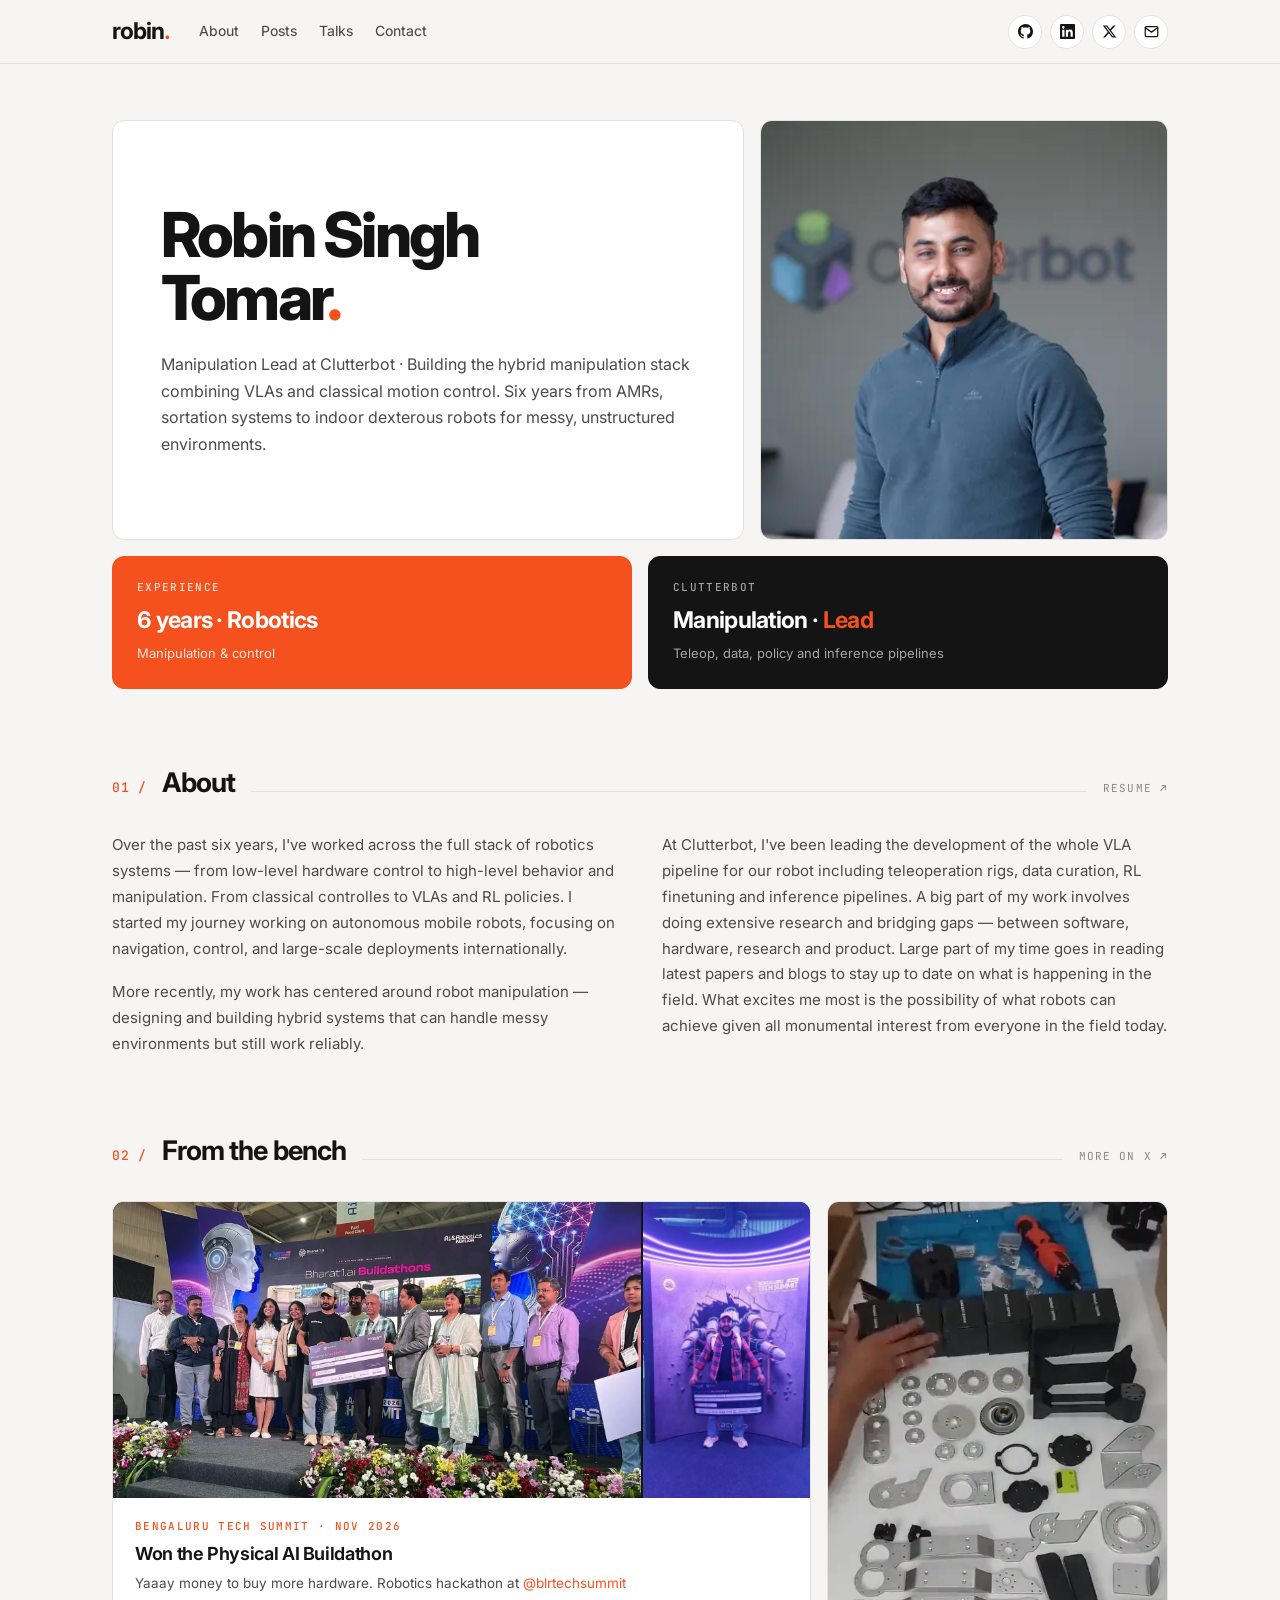
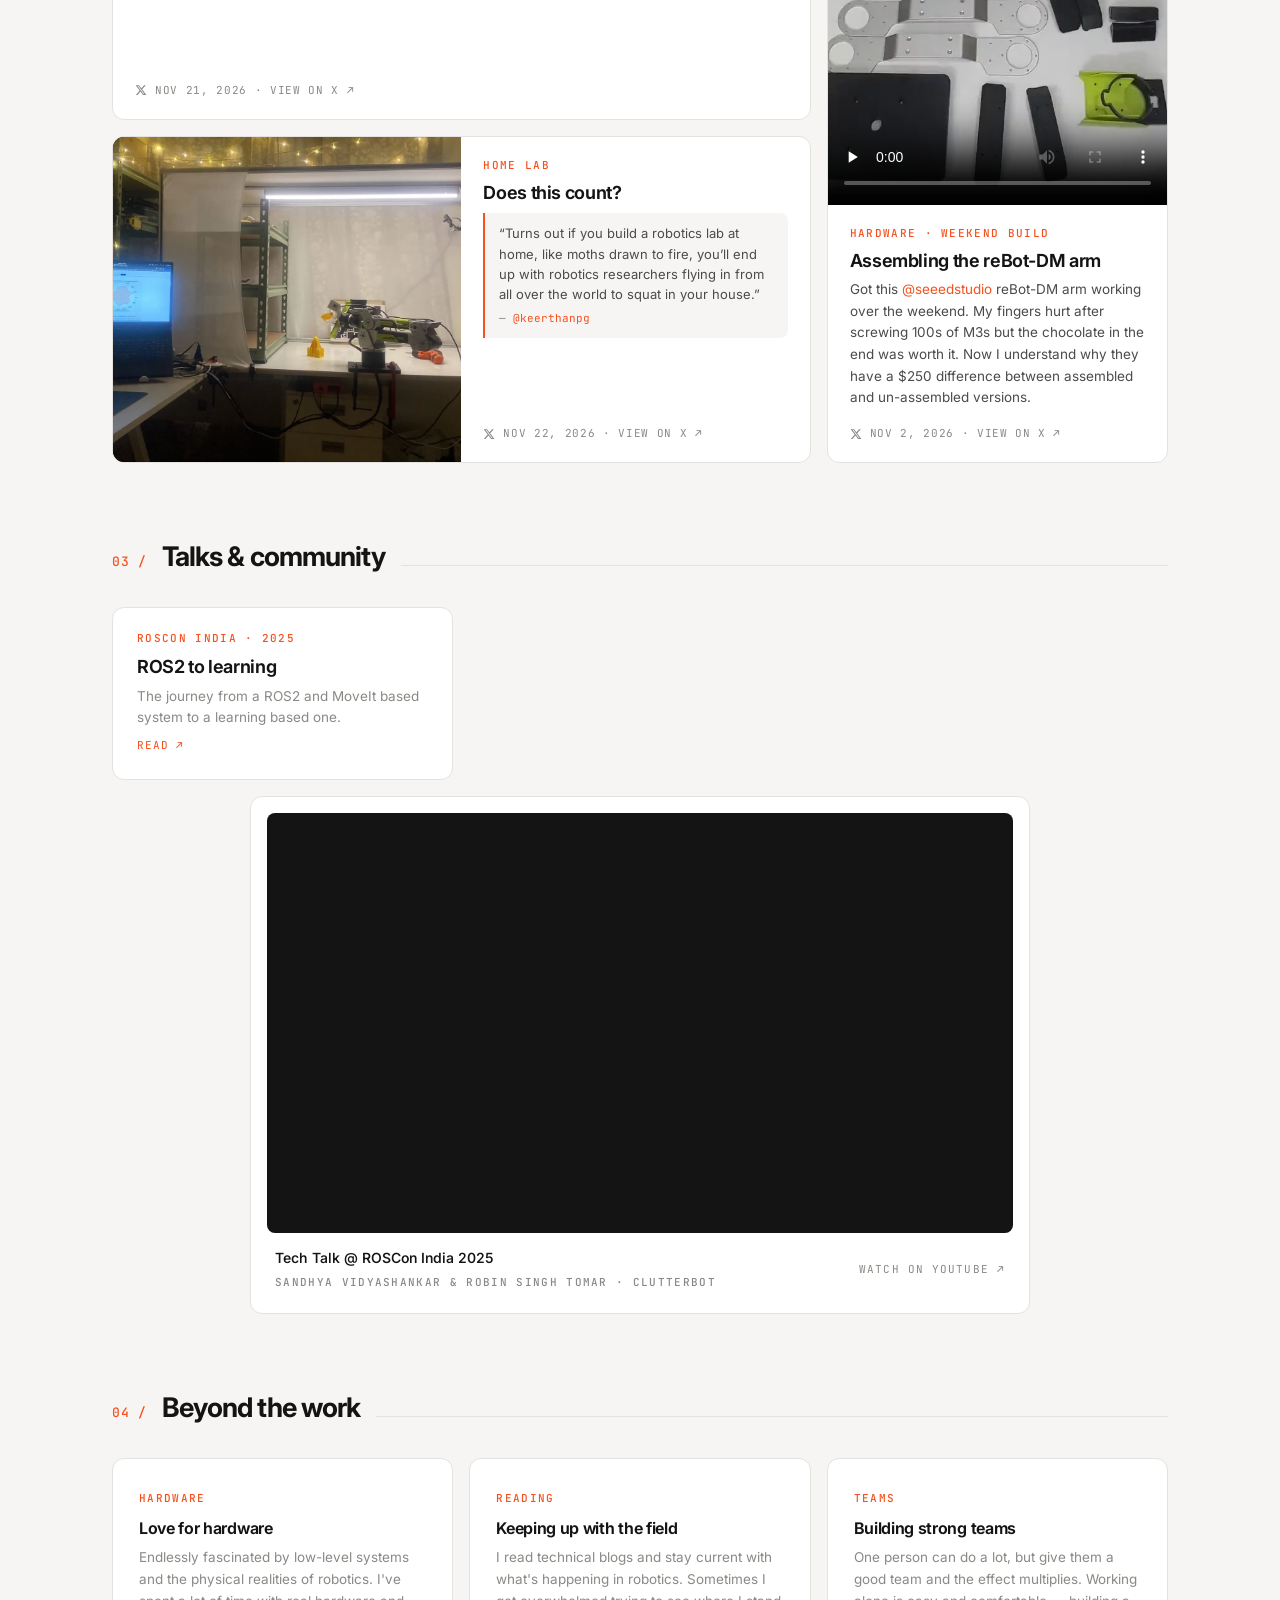
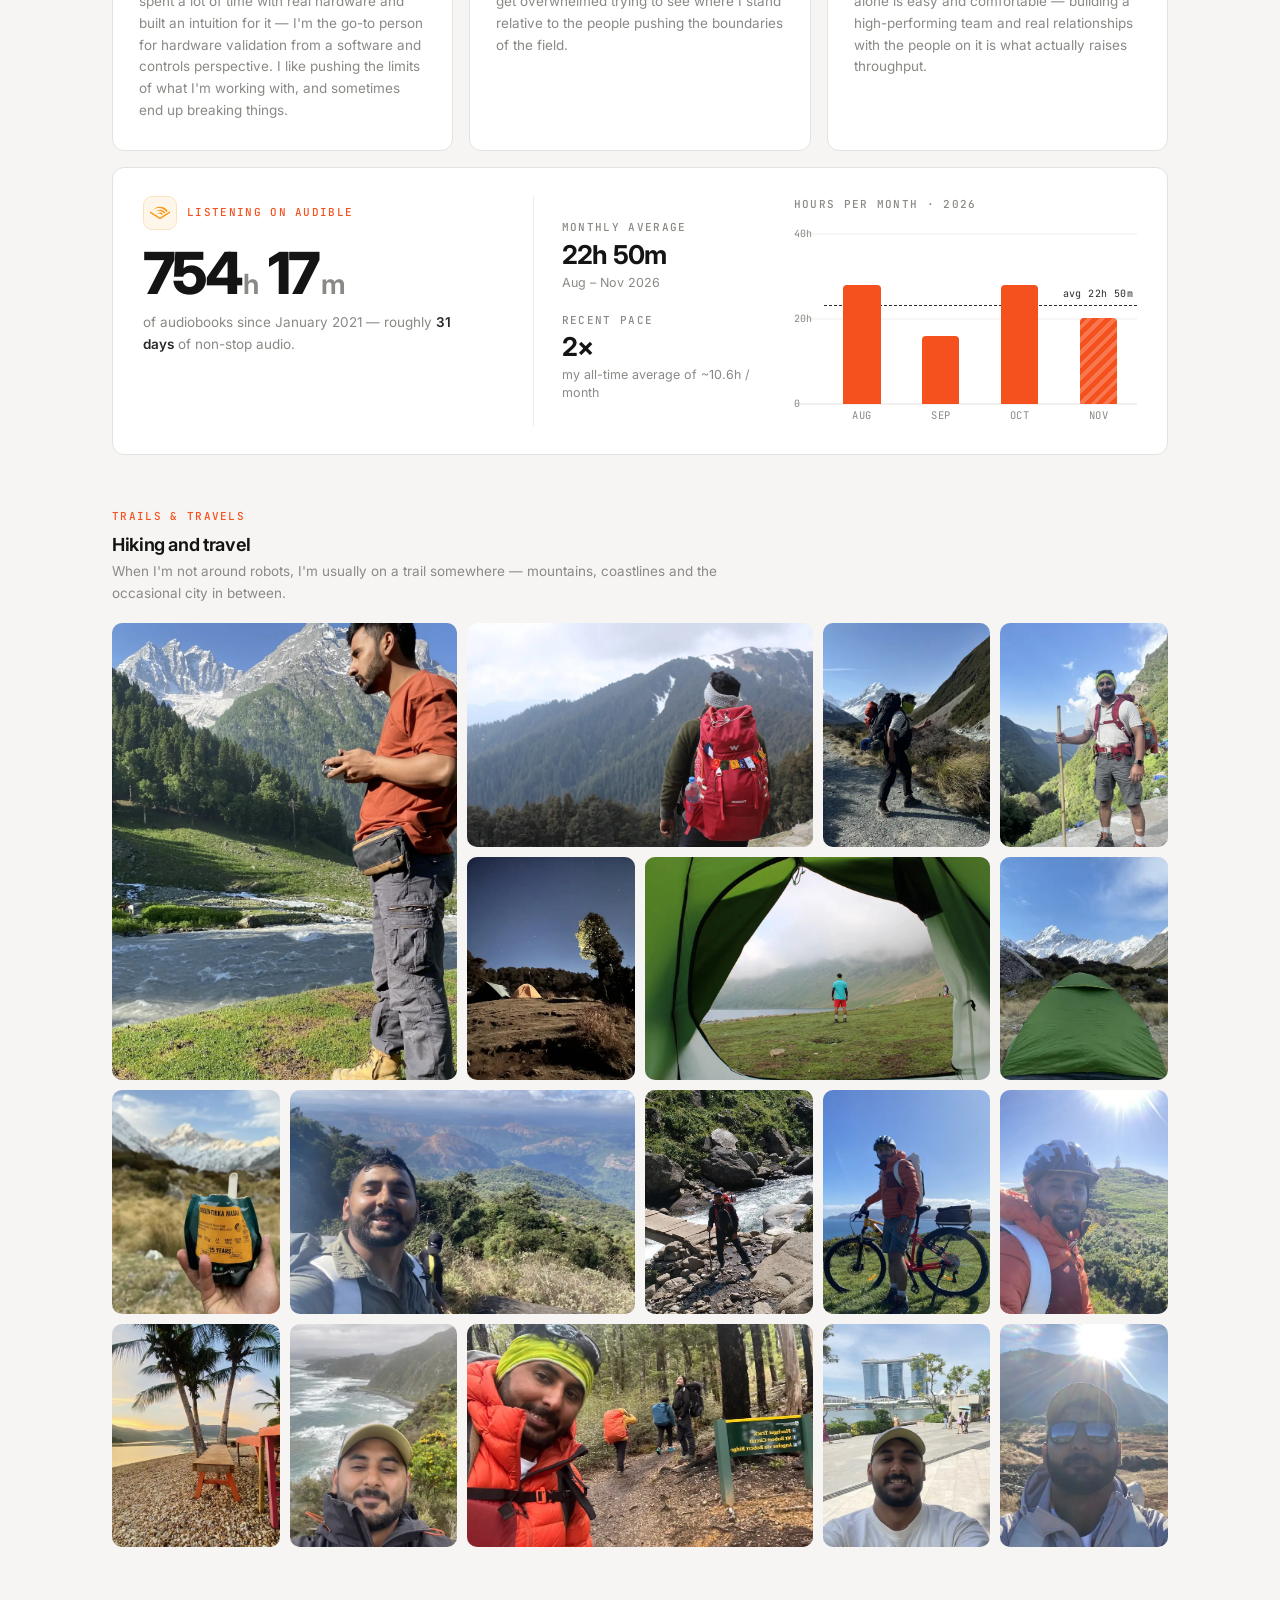
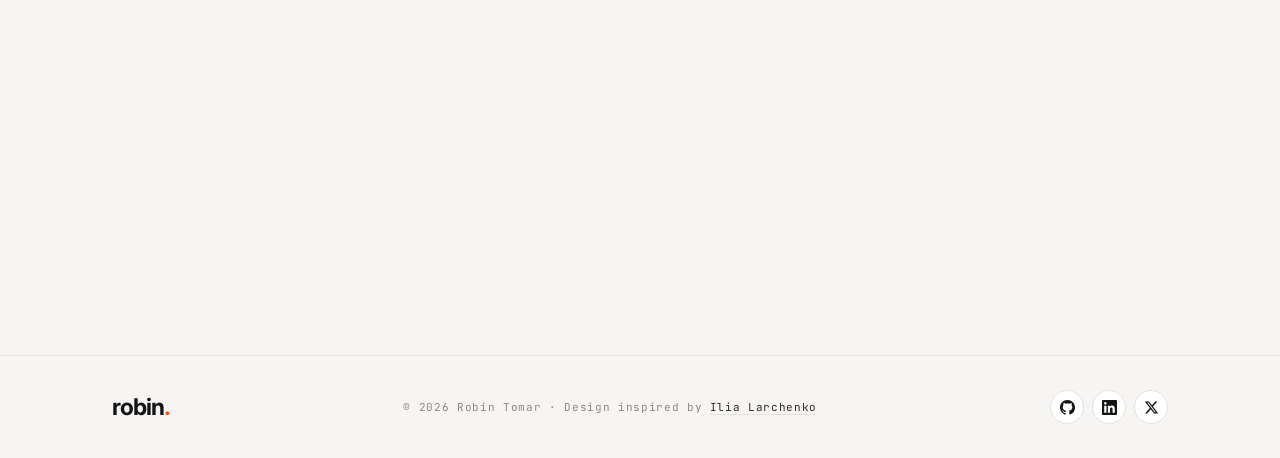
==== commit e685e9cf: "Use an early 'parts laid out' frame as the reBot video poster Co-Authored-By: Claude Opus 5.5 <norep" ====
--- a/index.html
+++ b/index.html
@@ -160,7 +160,7 @@
 
       <article class="card post post--video">
         <div class="post-media post-media--tall">
-          <video controls playsinline preload="none" poster="assets/posts/rebot-arm-poster.webp" width="540" height="960">
+          <video controls playsinline preload="none" poster="assets/posts/rebot-arm-poster.webp?v=2" width="540" height="960">
             <source src="assets/posts/rebot-arm.mp4" type="video/mp4" />
           </video>
         </div>
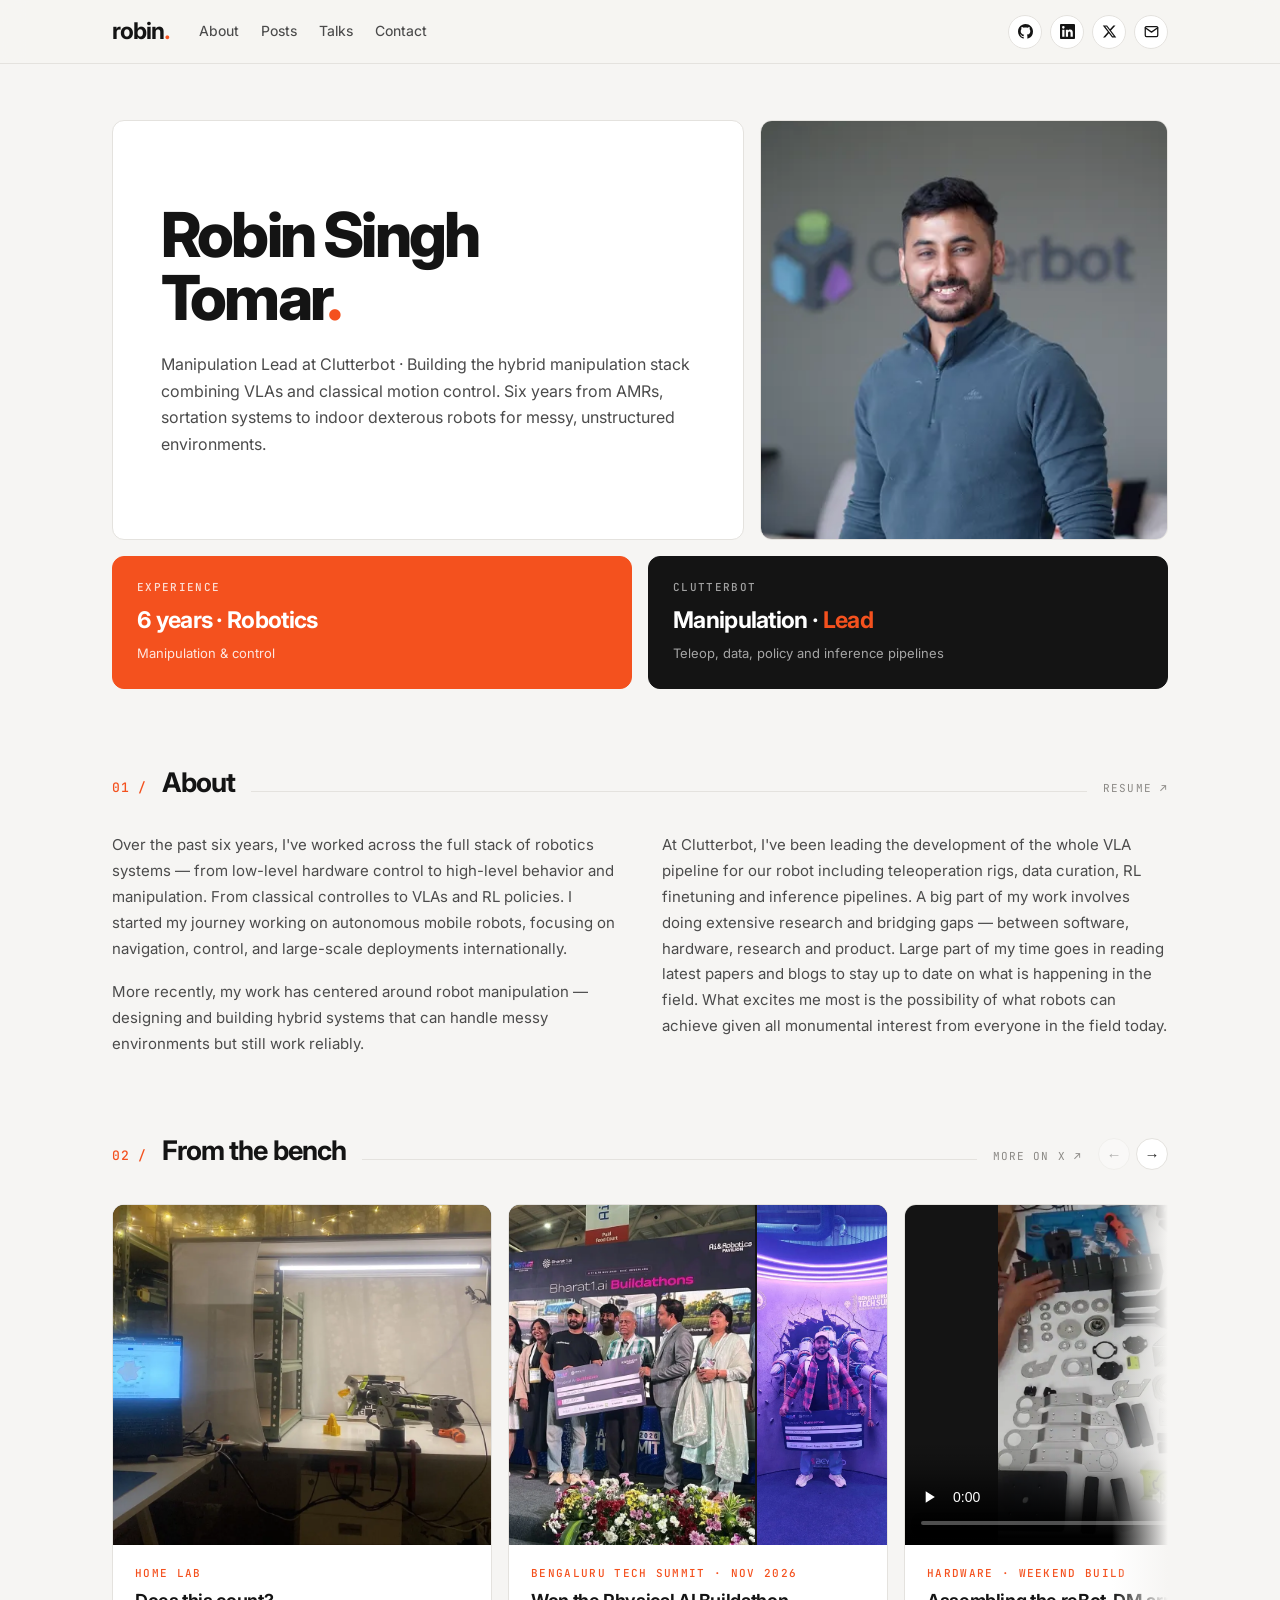
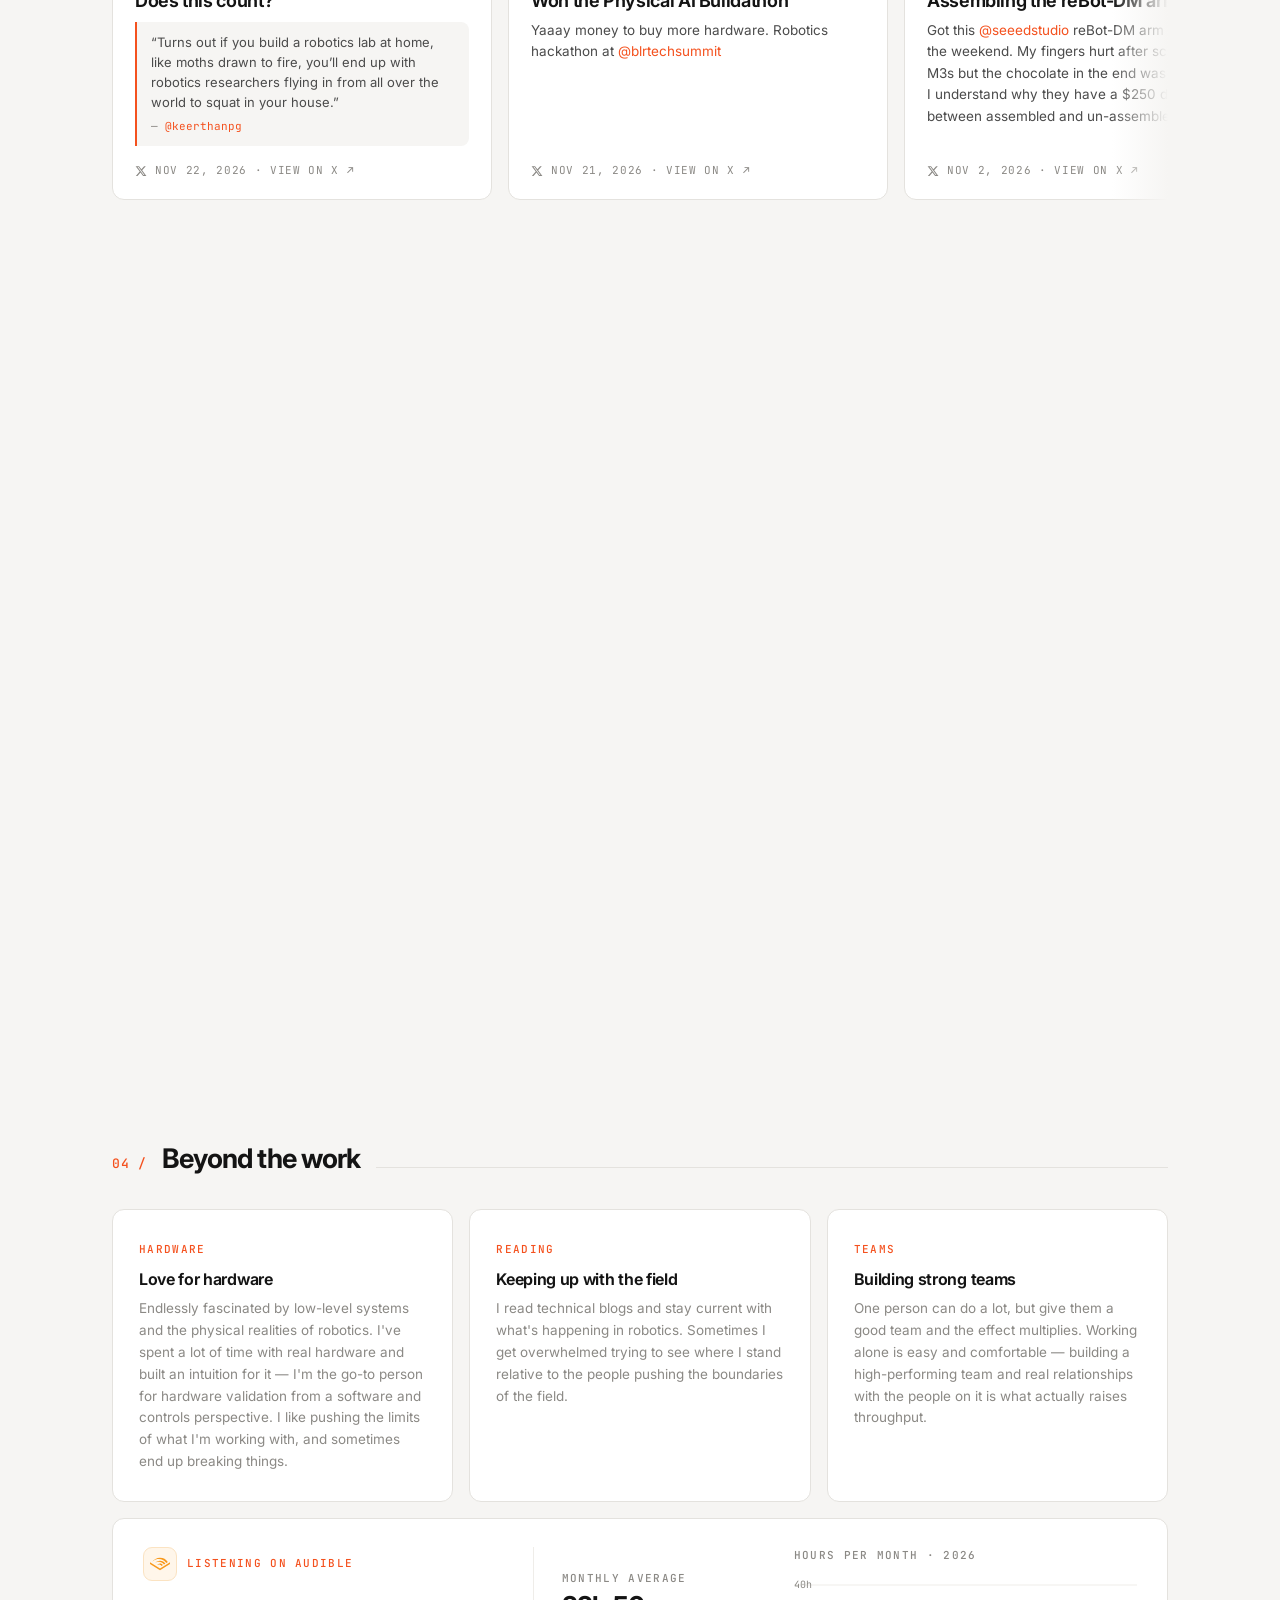
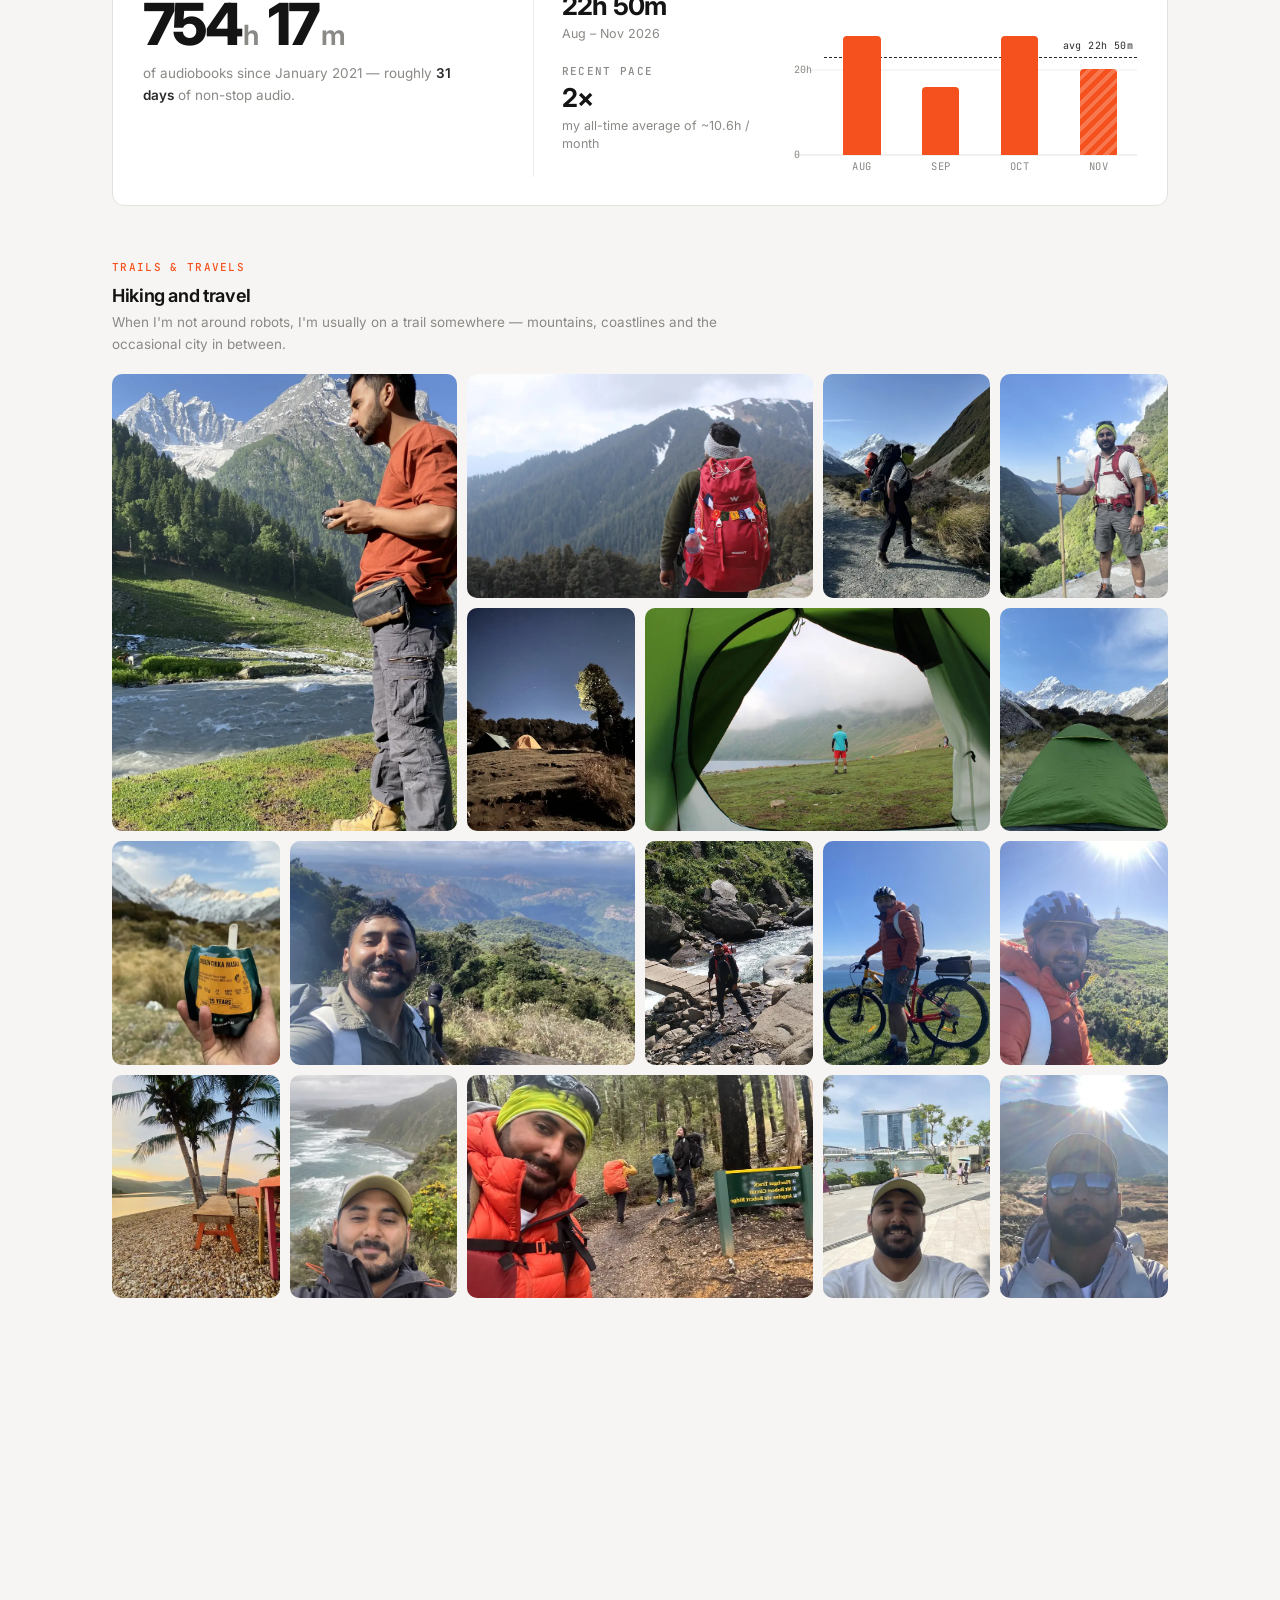
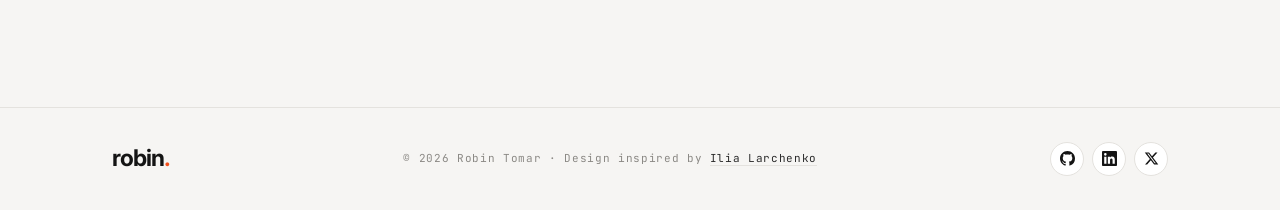
==== commit 0e8603a1: "Turn posts into a horizontal scroll row with arrow controls Co-Authored-By: Claude Opus 5.5 <noreply" ====
--- a/index.html
+++ b/index.html
@@ -16,7 +16,7 @@
   <link rel="preconnect" href="https://fonts.googleapis.com" />
   <link rel="preconnect" href="https://fonts.gstatic.com" crossorigin />
   <link href="https://fonts.googleapis.com/css2?family=Inter:wght@400;450;500;550;650;700;800&family=JetBrains+Mono:wght@400;500&display=swap" rel="stylesheet" />
-  <link rel="stylesheet" href="styles.css?v=20261122h" />
+  <link rel="stylesheet" href="styles.css?v=20261122i" />
 </head>
 <body>
 
@@ -142,37 +142,15 @@
       <h2 class="sec-title">From the bench</h2>
       <span class="sec-rule"></span>
       <a href="https://x.com/robintomar_" class="sec-link" target="_blank" rel="noopener">More on X ↗</a>
-    </div>
-
-    <div class="posts-grid">
-      <article class="card post post--feature">
-        <div class="post-media post-media--pair">
-          <img src="assets/posts/hackathon-2.webp" alt="Robin on stage receiving the Physical AI Buildathon winner's cheque for Rovie at Bengaluru Tech Summit 2026" width="1600" height="900" loading="lazy" />
-          <img src="assets/posts/hackathon-1.webp" alt="Robin holding the one lakh rupee Physical AI Buildathon cheque" width="676" height="1200" loading="lazy" />
-        </div>
-        <div class="post-body">
-          <span class="eyebrow eyebrow--accent">Bengaluru Tech Summit · Nov 2026</span>
-          <h3 class="post-title">Won the Physical AI Buildathon</h3>
-          <p class="post-text">Yaaay money to buy more hardware. Robotics hackathon at <a href="https://x.com/blrtechsummit" target="_blank" rel="noopener">@blrtechsummit</a></p>
-          <a href="https://x.com/robintomar_/status/2123970932289191948" class="post-go" target="_blank" rel="noopener"><svg class="post-x" viewBox="0 0 24 24" fill="currentColor" aria-hidden="true"><path d="M18.244 2.25h3.308l-7.227 8.26 8.502 11.24H16.17l-5.214-6.817L4.99 21.75H1.68l7.73-8.835L1.254 2.25H8.08l4.713 6.231zm-1.161 17.52h1.833L7.084 4.126H5.117z"/></svg><span>Nov 21, 2026 · View on X ↗</span></a>
-        </div>
-      </article>
-
-      <article class="card post post--video">
-        <div class="post-media post-media--tall">
-          <video controls playsinline preload="none" poster="assets/posts/rebot-arm-poster.webp?v=2" width="540" height="960">
-            <source src="assets/posts/rebot-arm.mp4" type="video/mp4" />
-          </video>
-        </div>
-        <div class="post-body">
-          <span class="eyebrow eyebrow--accent">Hardware · Weekend build</span>
-          <h3 class="post-title">Assembling the reBot-DM arm</h3>
-          <p class="post-text">Got this <a href="https://x.com/seeedstudio" target="_blank" rel="noopener">@seeedstudio</a> reBot-DM arm working over the weekend. My fingers hurt after screwing 100s of M3s but the chocolate in the end was worth it. Now I understand why they have a $250 difference between assembled and un-assembled versions.</p>
-          <a href="https://x.com/robintomar_/status/2117105492648657195" class="post-go" target="_blank" rel="noopener"><svg class="post-x" viewBox="0 0 24 24" fill="currentColor" aria-hidden="true"><path d="M18.244 2.25h3.308l-7.227 8.26 8.502 11.24H16.17l-5.214-6.817L4.99 21.75H1.68l7.73-8.835L1.254 2.25H8.08l4.713 6.231zm-1.161 17.52h1.833L7.084 4.126H5.117z"/></svg><span>Nov 2, 2026 · View on X ↗</span></a>
-        </div>
-      </article>
-
-      <article class="card post post--wide">
+      <div class="posts-nav">
+        <button type="button" class="posts-btn" id="postsPrev" aria-label="Scroll posts left">←</button>
+        <button type="button" class="posts-btn" id="postsNext" aria-label="Scroll posts right">→</button>
+      </div>
+    </div>
+
+    <div class="posts-wrap">
+    <div class="posts-grid" id="postsTrack" tabindex="0" aria-label="Posts from X, scroll sideways">
+      <article class="card post">
         <div class="post-media">
           <img src="assets/posts/home-lab.webp" alt="Robin's home robotics lab: a robot arm in a lit enclosure next to a laptop and monitor" width="1600" height="901" loading="lazy" />
         </div>
@@ -186,6 +164,34 @@
           <a href="https://x.com/robintomar_/status/2124322042350854518" class="post-go" target="_blank" rel="noopener"><svg class="post-x" viewBox="0 0 24 24" fill="currentColor" aria-hidden="true"><path d="M18.244 2.25h3.308l-7.227 8.26 8.502 11.24H16.17l-5.214-6.817L4.99 21.75H1.68l7.73-8.835L1.254 2.25H8.08l4.713 6.231zm-1.161 17.52h1.833L7.084 4.126H5.117z"/></svg><span>Nov 22, 2026 · View on X ↗</span></a>
         </div>
       </article>
+
+      <article class="card post">
+        <div class="post-media post-media--pair">
+          <img src="assets/posts/hackathon-2.webp" alt="Robin on stage receiving the Physical AI Buildathon winner's cheque for Rovie at Bengaluru Tech Summit 2026" width="1600" height="900" loading="lazy" />
+          <img src="assets/posts/hackathon-1.webp" alt="Robin holding the one lakh rupee Physical AI Buildathon cheque" width="676" height="1200" loading="lazy" />
+        </div>
+        <div class="post-body">
+          <span class="eyebrow eyebrow--accent">Bengaluru Tech Summit · Nov 2026</span>
+          <h3 class="post-title">Won the Physical AI Buildathon</h3>
+          <p class="post-text">Yaaay money to buy more hardware. Robotics hackathon at <a href="https://x.com/blrtechsummit" target="_blank" rel="noopener">@blrtechsummit</a></p>
+          <a href="https://x.com/robintomar_/status/2123970932289191948" class="post-go" target="_blank" rel="noopener"><svg class="post-x" viewBox="0 0 24 24" fill="currentColor" aria-hidden="true"><path d="M18.244 2.25h3.308l-7.227 8.26 8.502 11.24H16.17l-5.214-6.817L4.99 21.75H1.68l7.73-8.835L1.254 2.25H8.08l4.713 6.231zm-1.161 17.52h1.833L7.084 4.126H5.117z"/></svg><span>Nov 21, 2026 · View on X ↗</span></a>
+        </div>
+      </article>
+
+      <article class="card post">
+        <div class="post-media post-media--tall">
+          <video controls playsinline preload="none" poster="assets/posts/rebot-arm-poster.webp?v=2" width="540" height="960">
+            <source src="assets/posts/rebot-arm.mp4" type="video/mp4" />
+          </video>
+        </div>
+        <div class="post-body">
+          <span class="eyebrow eyebrow--accent">Hardware · Weekend build</span>
+          <h3 class="post-title">Assembling the reBot-DM arm</h3>
+          <p class="post-text">Got this <a href="https://x.com/seeedstudio" target="_blank" rel="noopener">@seeedstudio</a> reBot-DM arm working over the weekend. My fingers hurt after screwing 100s of M3s but the chocolate in the end was worth it. Now I understand why they have a $250 difference between assembled and un-assembled versions.</p>
+          <a href="https://x.com/robintomar_/status/2117105492648657195" class="post-go" target="_blank" rel="noopener"><svg class="post-x" viewBox="0 0 24 24" fill="currentColor" aria-hidden="true"><path d="M18.244 2.25h3.308l-7.227 8.26 8.502 11.24H16.17l-5.214-6.817L4.99 21.75H1.68l7.73-8.835L1.254 2.25H8.08l4.713 6.231zm-1.161 17.52h1.833L7.084 4.126H5.117z"/></svg><span>Nov 2, 2026 · View on X ↗</span></a>
+        </div>
+      </article>
+    </div>
     </div>
   </div>
 </section>
@@ -442,6 +448,6 @@
   </div>
 </footer>
 
-<script src="script.js?v=20261122f"></script>
+<script src="script.js?v=20261122i"></script>
 </body>
 </html>
--- a/styles.css
+++ b/styles.css
@@ -465,36 +465,52 @@
 }
 
 /* ═══ POSTS (from X) ═══════════════════════════════════════════════════ */
+.posts-wrap { position: relative; }
+.posts-wrap::after {
+  content: ""; position: absolute; top: 0; right: 0; bottom: 14px; width: 56px;
+  background: linear-gradient(to right, rgba(246,245,243,0), var(--ground));
+  pointer-events: none; transition: opacity 0.2s ease;
+}
+.posts-wrap.at-end::after { opacity: 0; }
 .posts-grid {
-  display: grid;
-  grid-template-columns: repeat(3, 1fr);
+  display: flex;
   gap: 16px;
-}
+  overflow-x: auto;
+  scroll-snap-type: x mandatory;
+  scroll-behavior: smooth;
+  padding-bottom: 14px;
+  scrollbar-width: thin;
+  scrollbar-color: var(--line) transparent;
+}
+.posts-grid::-webkit-scrollbar { height: 6px; }
+.posts-grid::-webkit-scrollbar-thumb { background: var(--line); border-radius: 3px; }
 .post {
+  flex: 0 0 clamp(280px, 36%, 380px);
+  scroll-snap-align: start;
   display: flex;
   flex-direction: column;
   overflow: hidden;
   transition: border-color 0.18s ease;
 }
 .post:hover { border-color: #D6D3CE; }
-.post--feature { grid-column: 1 / 3; grid-row: 1; }
-.post--video   { grid-column: 3;     grid-row: 1 / 3; }
-.post--wide    { grid-column: 1 / 3; grid-row: 2; flex-direction: row; }
-
-.post-media { background: var(--ink); position: relative; }
+
+.post-media { background: var(--ink); position: relative; height: 340px; flex: none; }
 .post-media img,
-.post-media video { width: 100%; height: 100%; object-fit: cover; display: block; }
-
-.post-media--pair {
-  display: grid;
-  grid-template-columns: 3.16fr 1fr;
-  gap: 2px;
-  aspect-ratio: 2.36 / 1;
-}
-.post-media--tall { aspect-ratio: 9 / 16; flex: 1; min-height: 0; }
-.post-media--tall video { background: var(--ink); }
-.post--wide .post-media { flex: 0 0 50%; min-width: 0; min-height: 250px; }
-.post--wide .post-media img { position: absolute; inset: 0; }
+.post-media video { position: absolute; inset: 0; width: 100%; height: 100%; object-fit: cover; display: block; }
+.post-media--pair { display: grid; grid-template-columns: 1.9fr 1fr; gap: 2px; }
+.post-media--pair img { position: static; }
+.post-media--tall video { object-fit: contain; }
+
+.posts-nav { display: flex; gap: 6px; flex-shrink: 0; }
+.posts-btn {
+  width: 32px; height: 32px; border-radius: 50%;
+  border: 1px solid var(--line); background: var(--card); color: var(--ink-soft);
+  font-size: 15px; line-height: 1; cursor: pointer;
+  display: grid; place-items: center;
+  transition: border-color 0.15s ease, color 0.15s ease, opacity 0.15s ease;
+}
+.posts-btn:hover:not(:disabled) { border-color: var(--accent); color: var(--accent); }
+.posts-btn:disabled { opacity: 0.35; cursor: default; }
 
 .post-body {
   padding: 20px 22px 20px;
@@ -503,7 +519,6 @@
   gap: 8px;
   flex: 1;
 }
-.post--video .post-body { flex: 0 0 auto; }
 .post-title { font-size: 18px; font-weight: 650; letter-spacing: -0.02em; }
 .post-text { font-size: 13.5px; line-height: 1.6; color: var(--body); }
 .post-text a, .post-quote a { color: var(--accent); }
@@ -831,12 +846,6 @@
   .gallery { grid-template-columns: repeat(4, 1fr); }
   .listen { grid-template-columns: 1fr 1fr; }
   .listen-chart { grid-column: 1 / -1; }
-  .posts-grid { grid-template-columns: 1fr; }
-  .post--feature, .post--video, .post--wide { grid-column: auto; grid-row: auto; }
-  .post--wide { flex-direction: column; }
-  .post--wide .post-media { flex: none; min-height: 0; aspect-ratio: 16 / 9; }
-  .post--video { flex-direction: row; }
-  .post-media--tall { flex: 0 0 42%; max-width: 300px; }
   .proj { grid-template-columns: 1fr; }
   .proj-media { min-height: 200px; order: -1; }
   .detail-card { padding: 30px 26px; }
@@ -870,13 +879,13 @@
   .tl-body { padding: 8px 0 24px; }
   .tl-sub { grid-column: 1; }
   .contact-card { padding: 32px 26px; }
-  .post--video { flex-direction: column; }
+  .post { flex-basis: 84%; }
+  .post-media { height: 300px; }
   .gallery { grid-template-columns: repeat(2, 1fr); gap: 8px; }
   .lb-prev, .lb-next { top: auto; bottom: 10px; transform: none; }
   .listen { grid-template-columns: 1fr; padding: 24px 22px; gap: 24px; }
   .listen-stats { flex-direction: row; padding-left: 0; border-left: 0; border-top: 1px solid var(--line-soft); padding-top: 20px; }
   .listen-stat { flex: 1; }
-  .post-media--tall { flex: none; max-width: none; aspect-ratio: 9 / 14; }
 }
 
 @media (prefers-reduced-motion: reduce) {
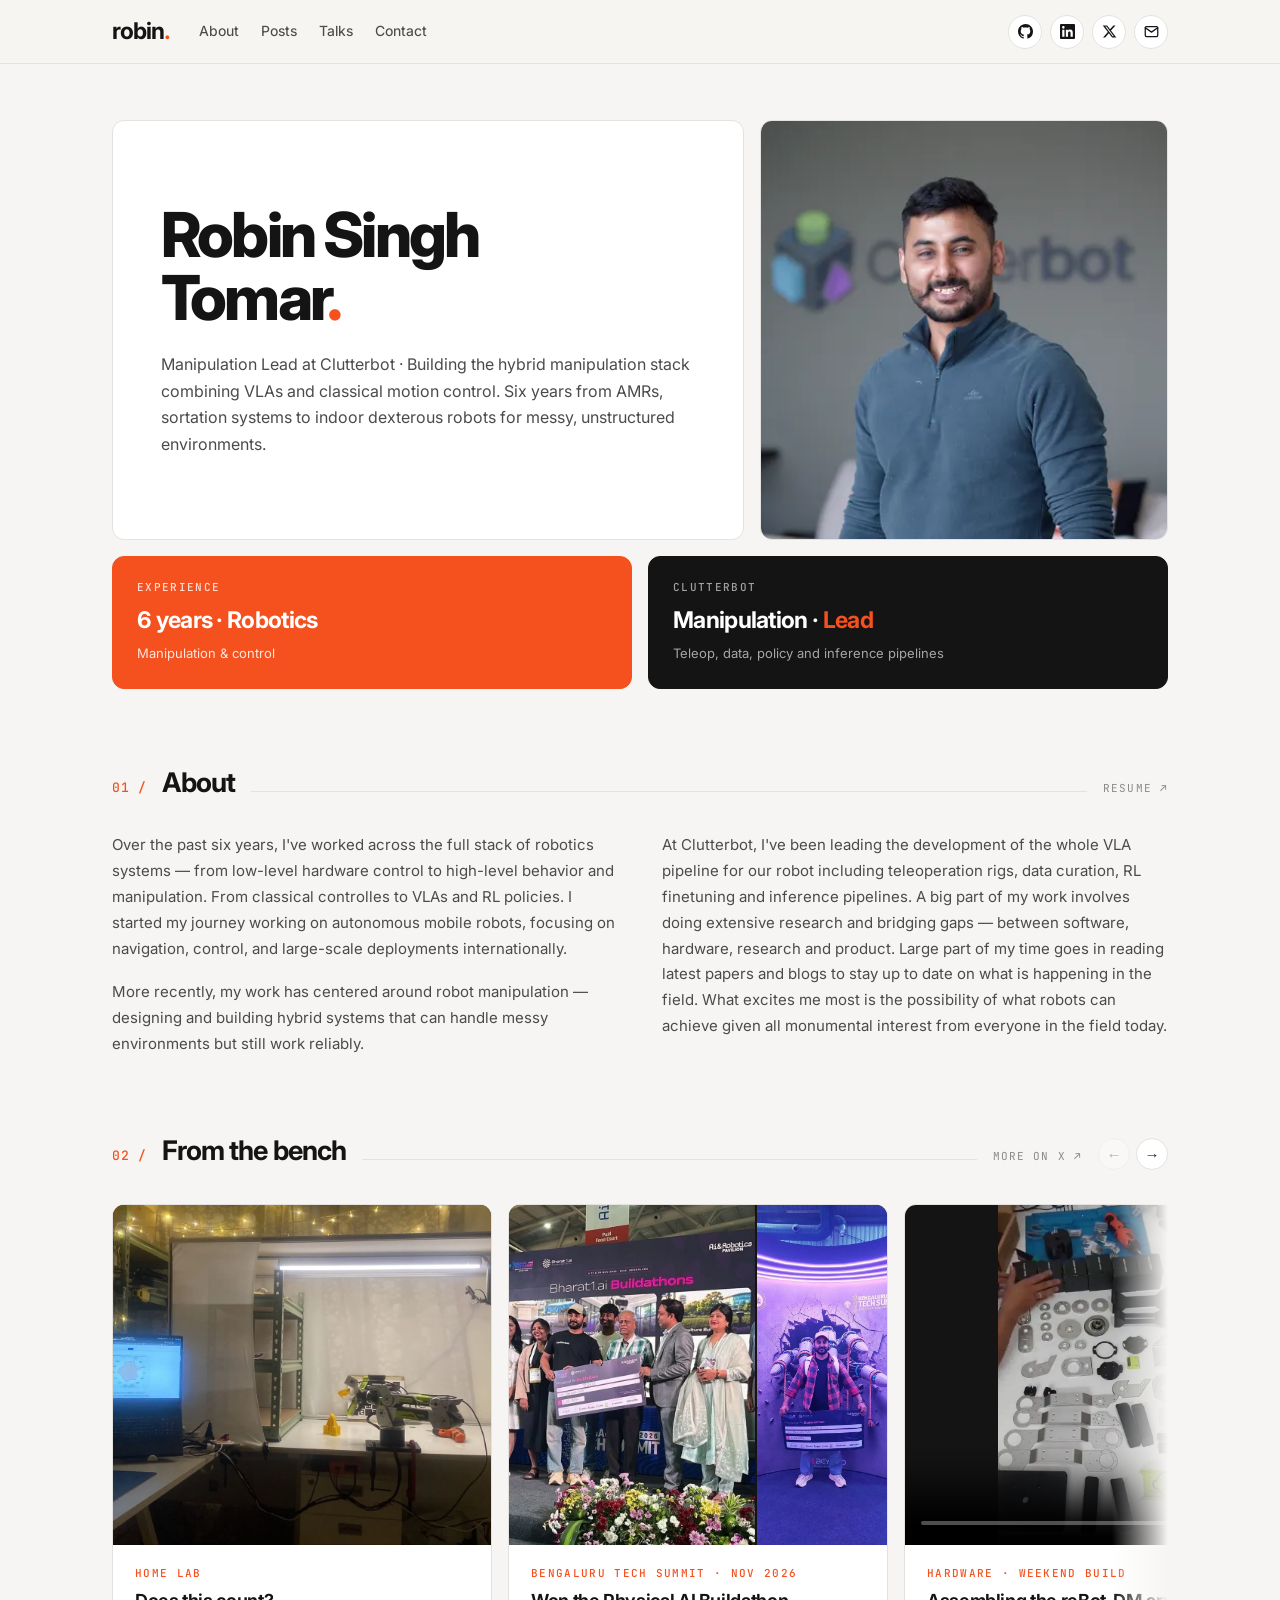
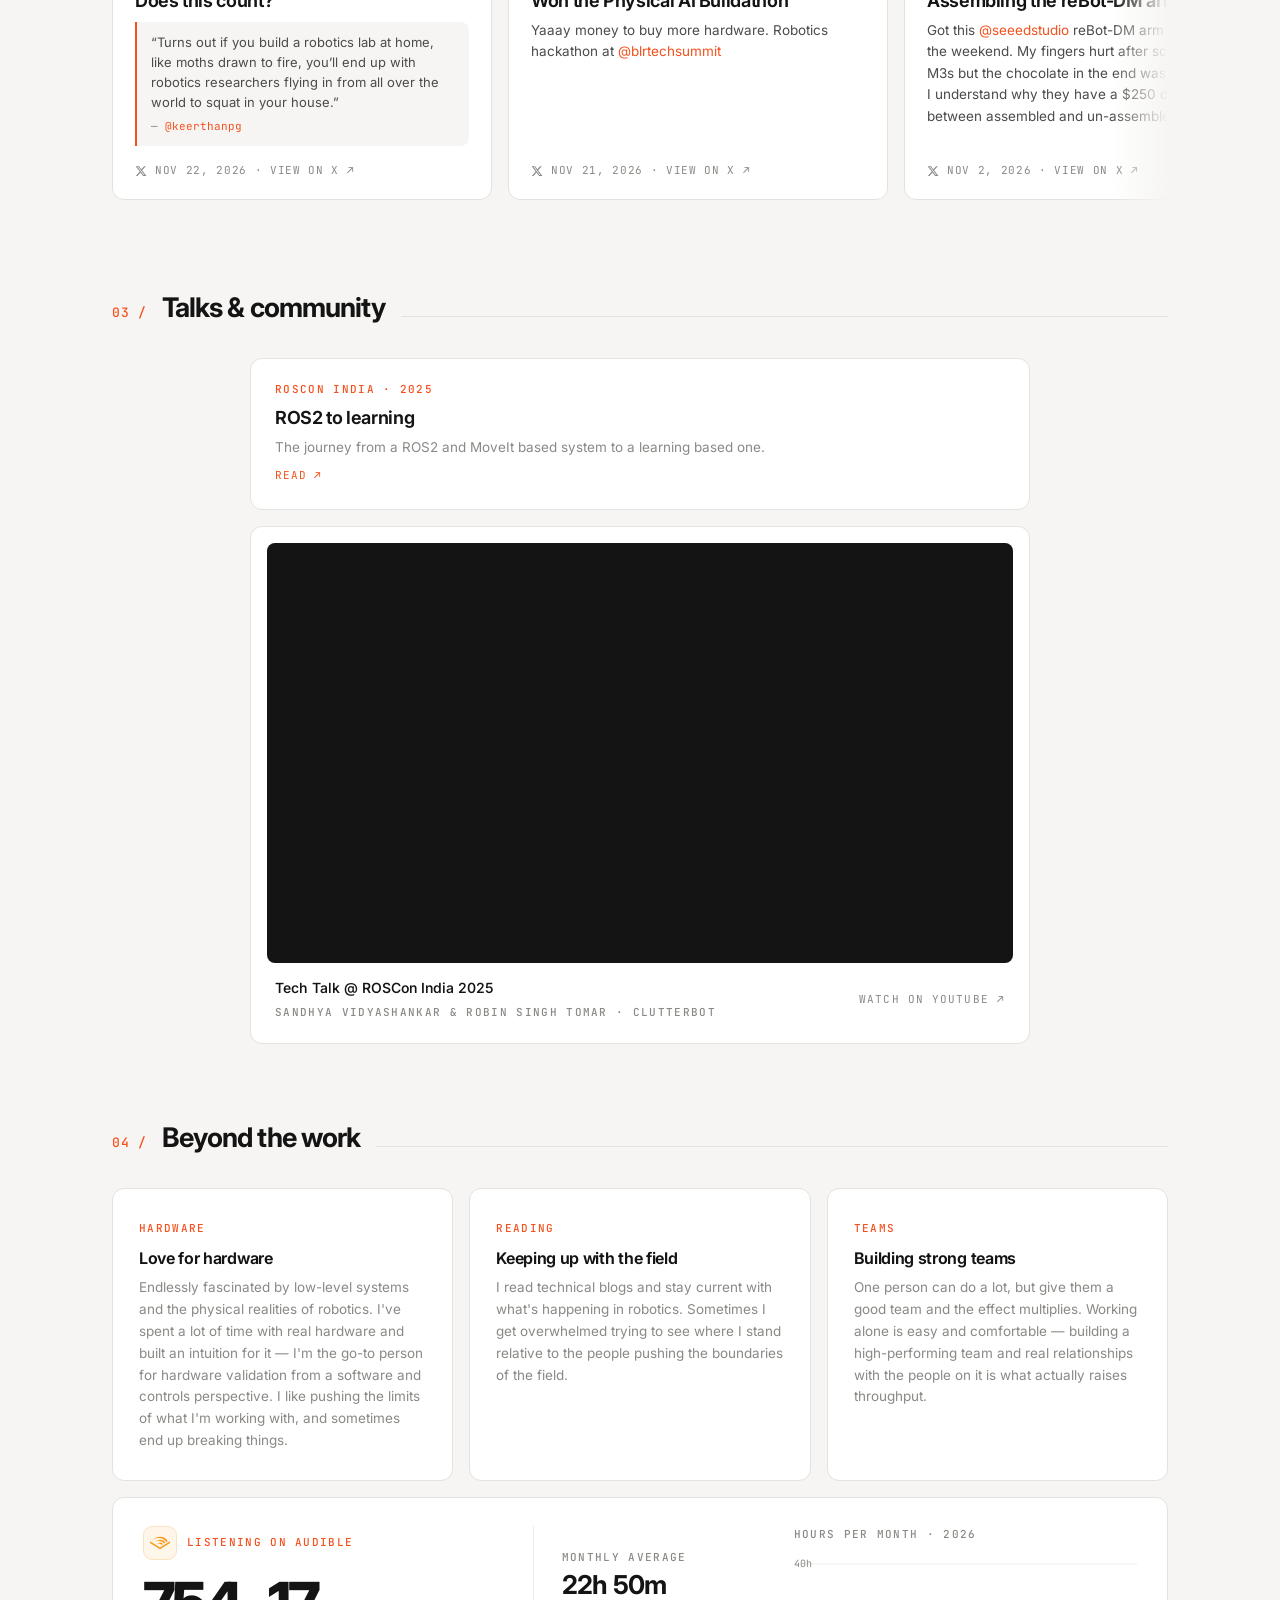
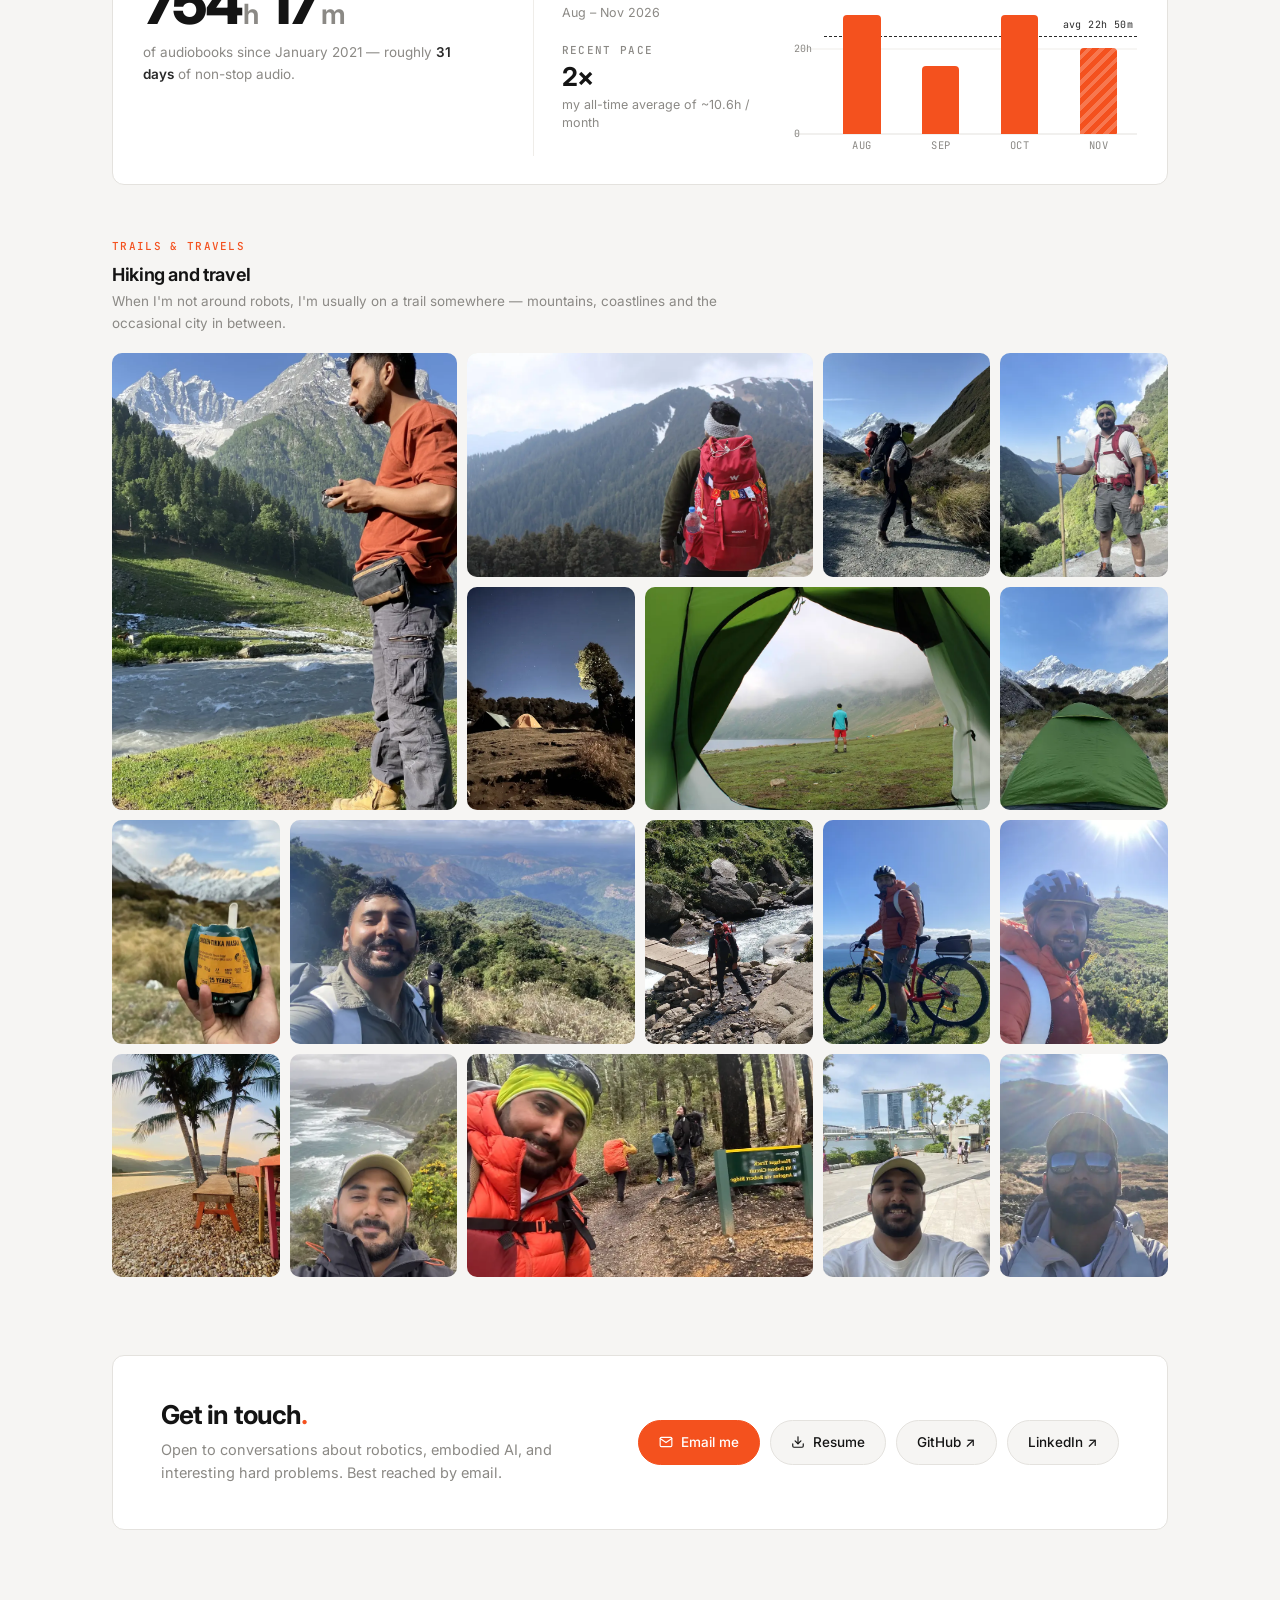
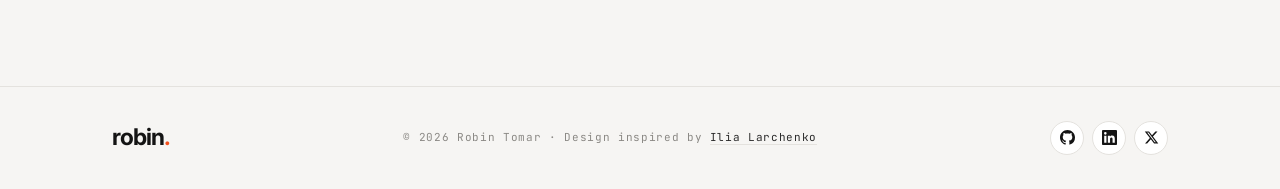
==== commit 2d976772: "Match talk card width to the talk video card Co-Authored-By: Claude Opus 5.5 <noreply@anthropic.com>" ====
--- a/index.html
+++ b/index.html
@@ -16,7 +16,7 @@
   <link rel="preconnect" href="https://fonts.googleapis.com" />
   <link rel="preconnect" href="https://fonts.gstatic.com" crossorigin />
   <link href="https://fonts.googleapis.com/css2?family=Inter:wght@400;450;500;550;650;700;800&family=JetBrains+Mono:wght@400;500&display=swap" rel="stylesheet" />
-  <link rel="stylesheet" href="styles.css?v=20261122i" />
+  <link rel="stylesheet" href="styles.css?v=20261122j" />
 </head>
 <body>
 
--- a/styles.css
+++ b/styles.css
@@ -349,9 +349,10 @@
 /* ═══ TALKS ════════════════════════════════════════════════════════════ */
 .talks-grid {
   display: grid;
-  grid-template-columns: repeat(3, 1fr);
+  grid-template-columns: 1fr;
   gap: 16px;
-  margin-bottom: 16px;
+  max-width: 780px;
+  margin: 0 auto 16px;
 }
 
 .talk {
